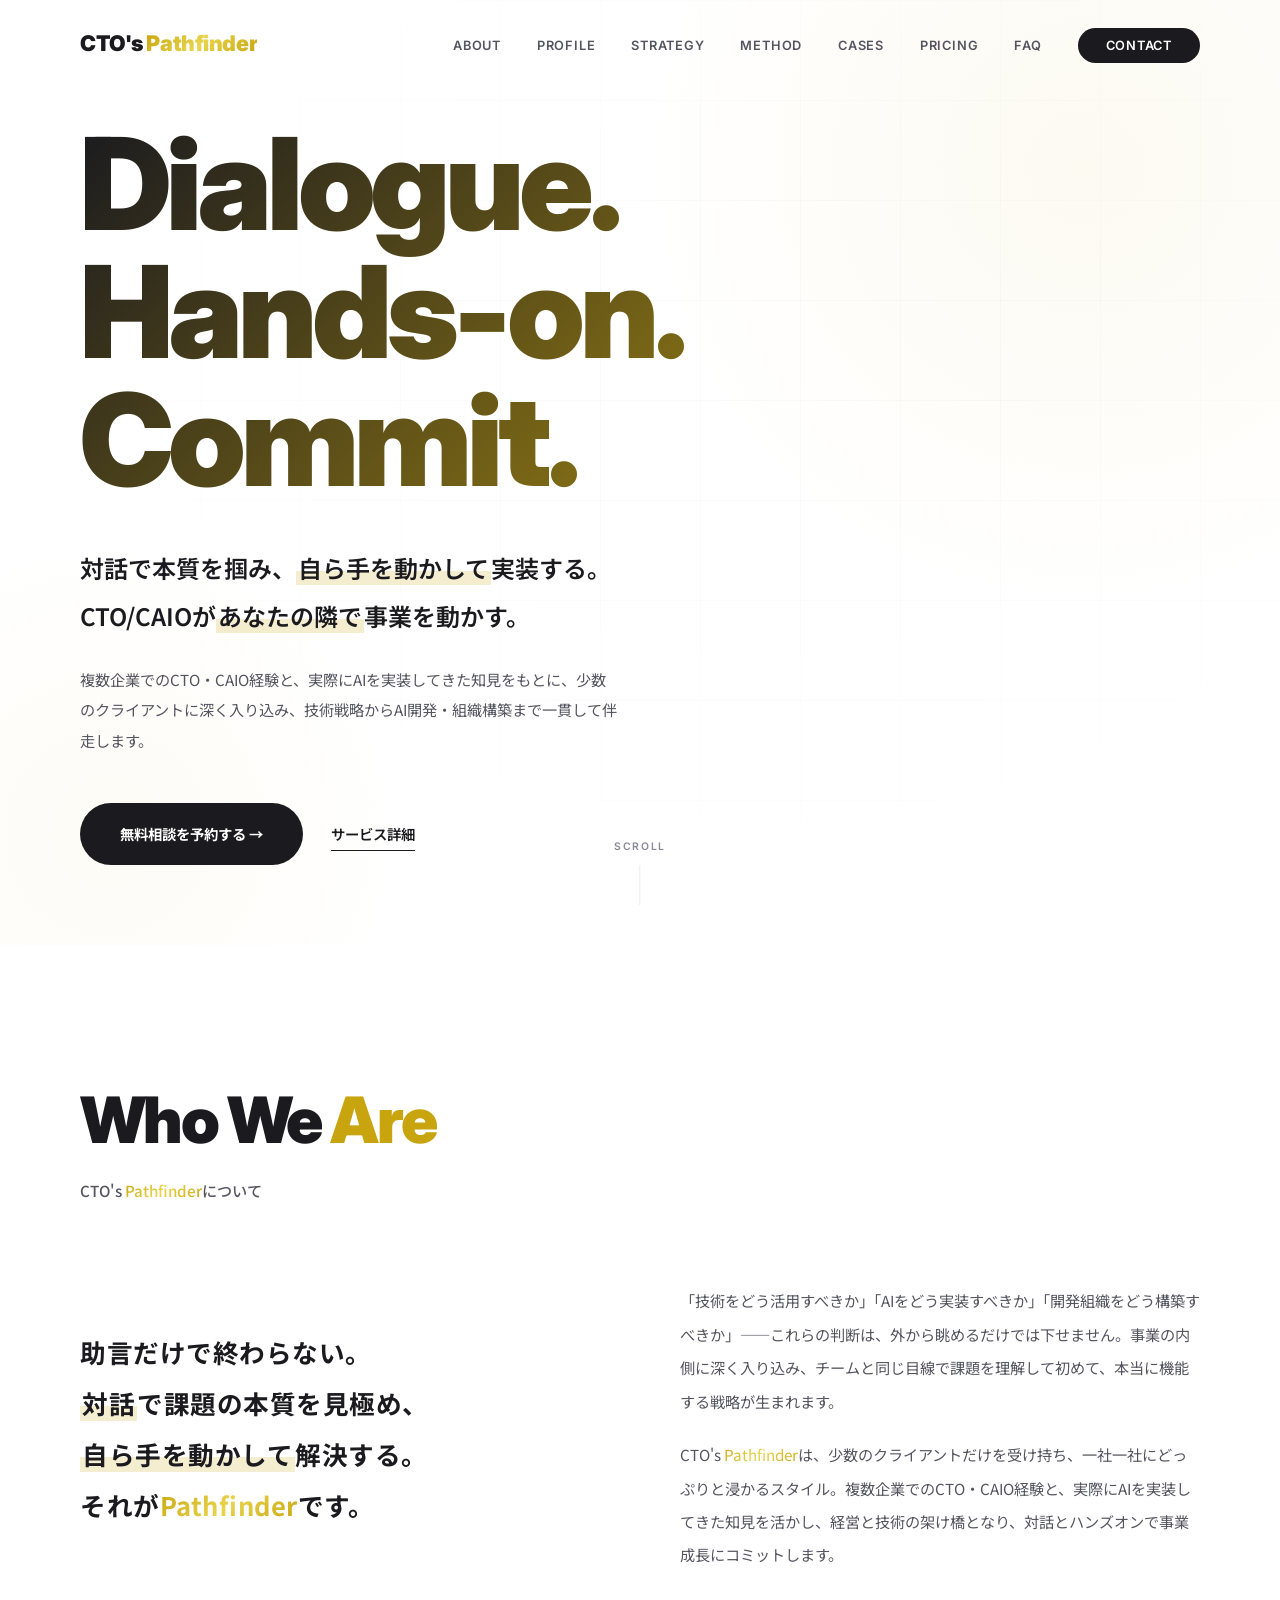
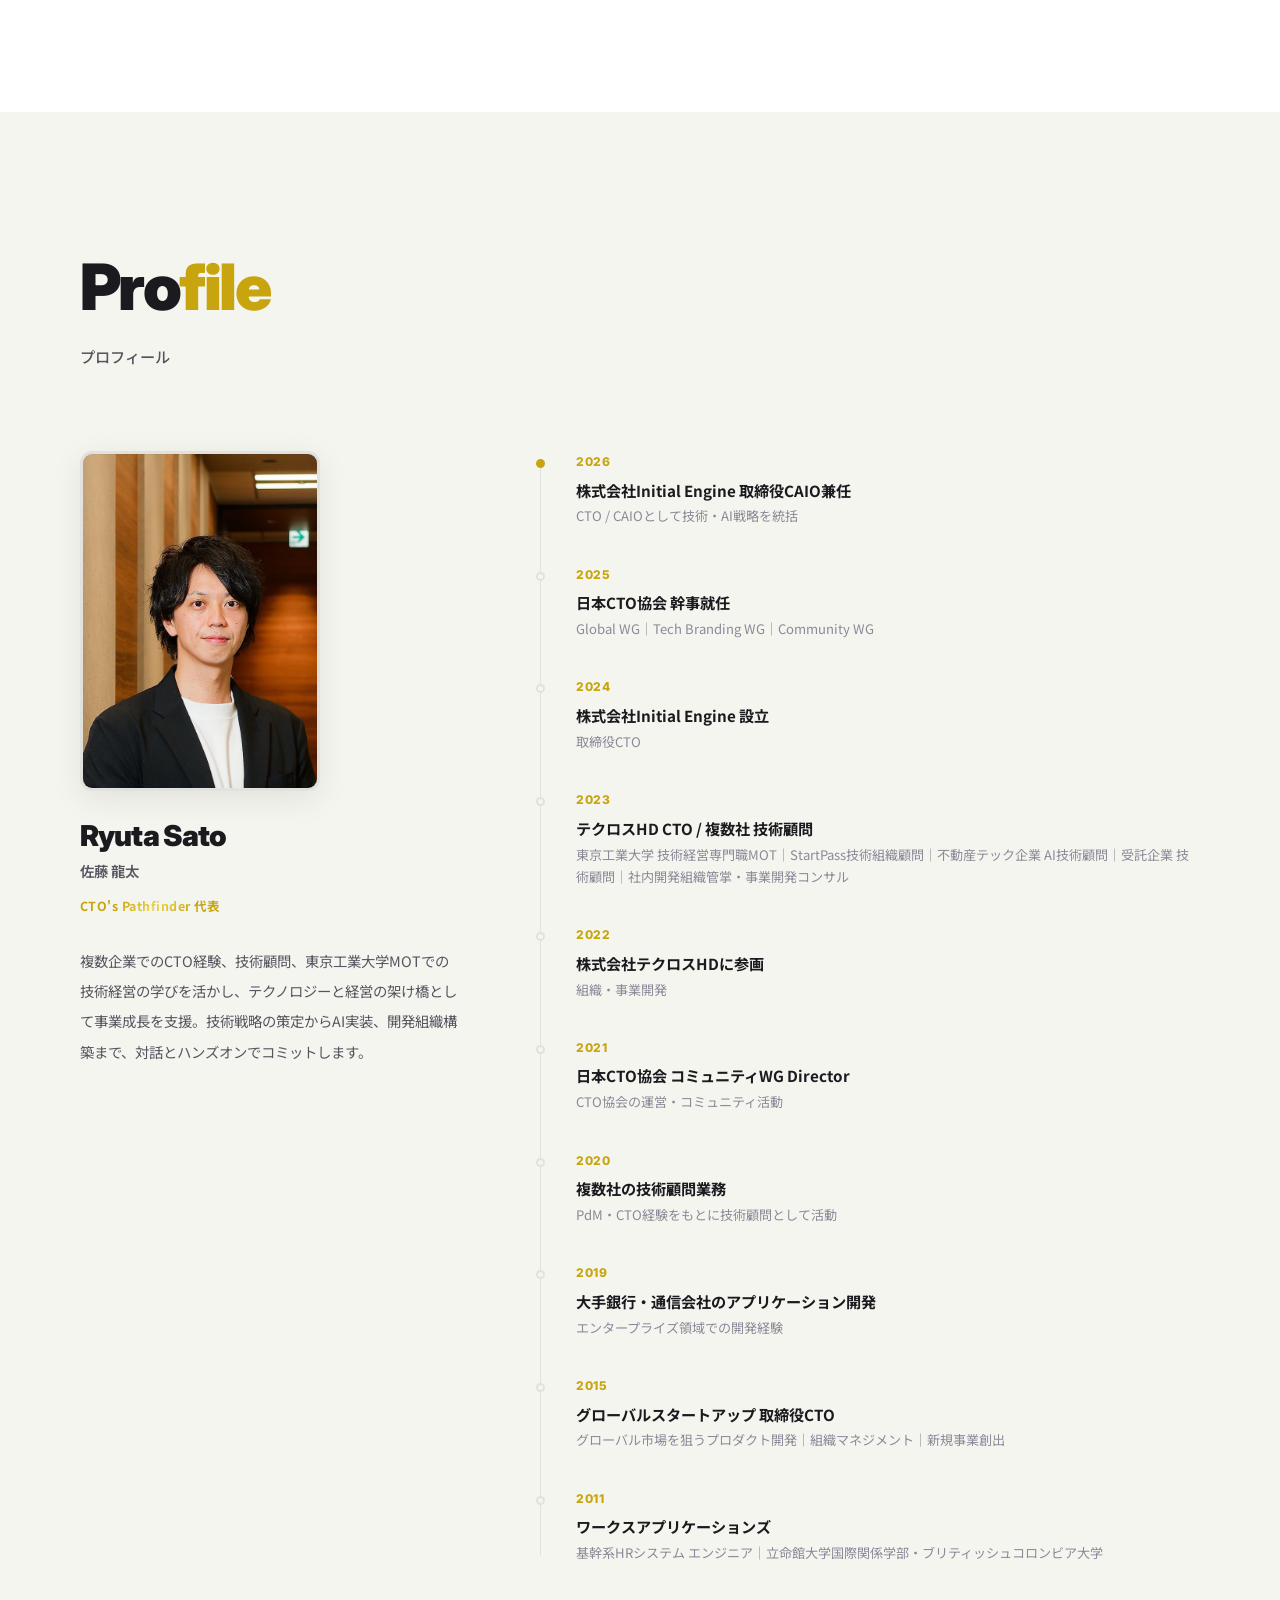
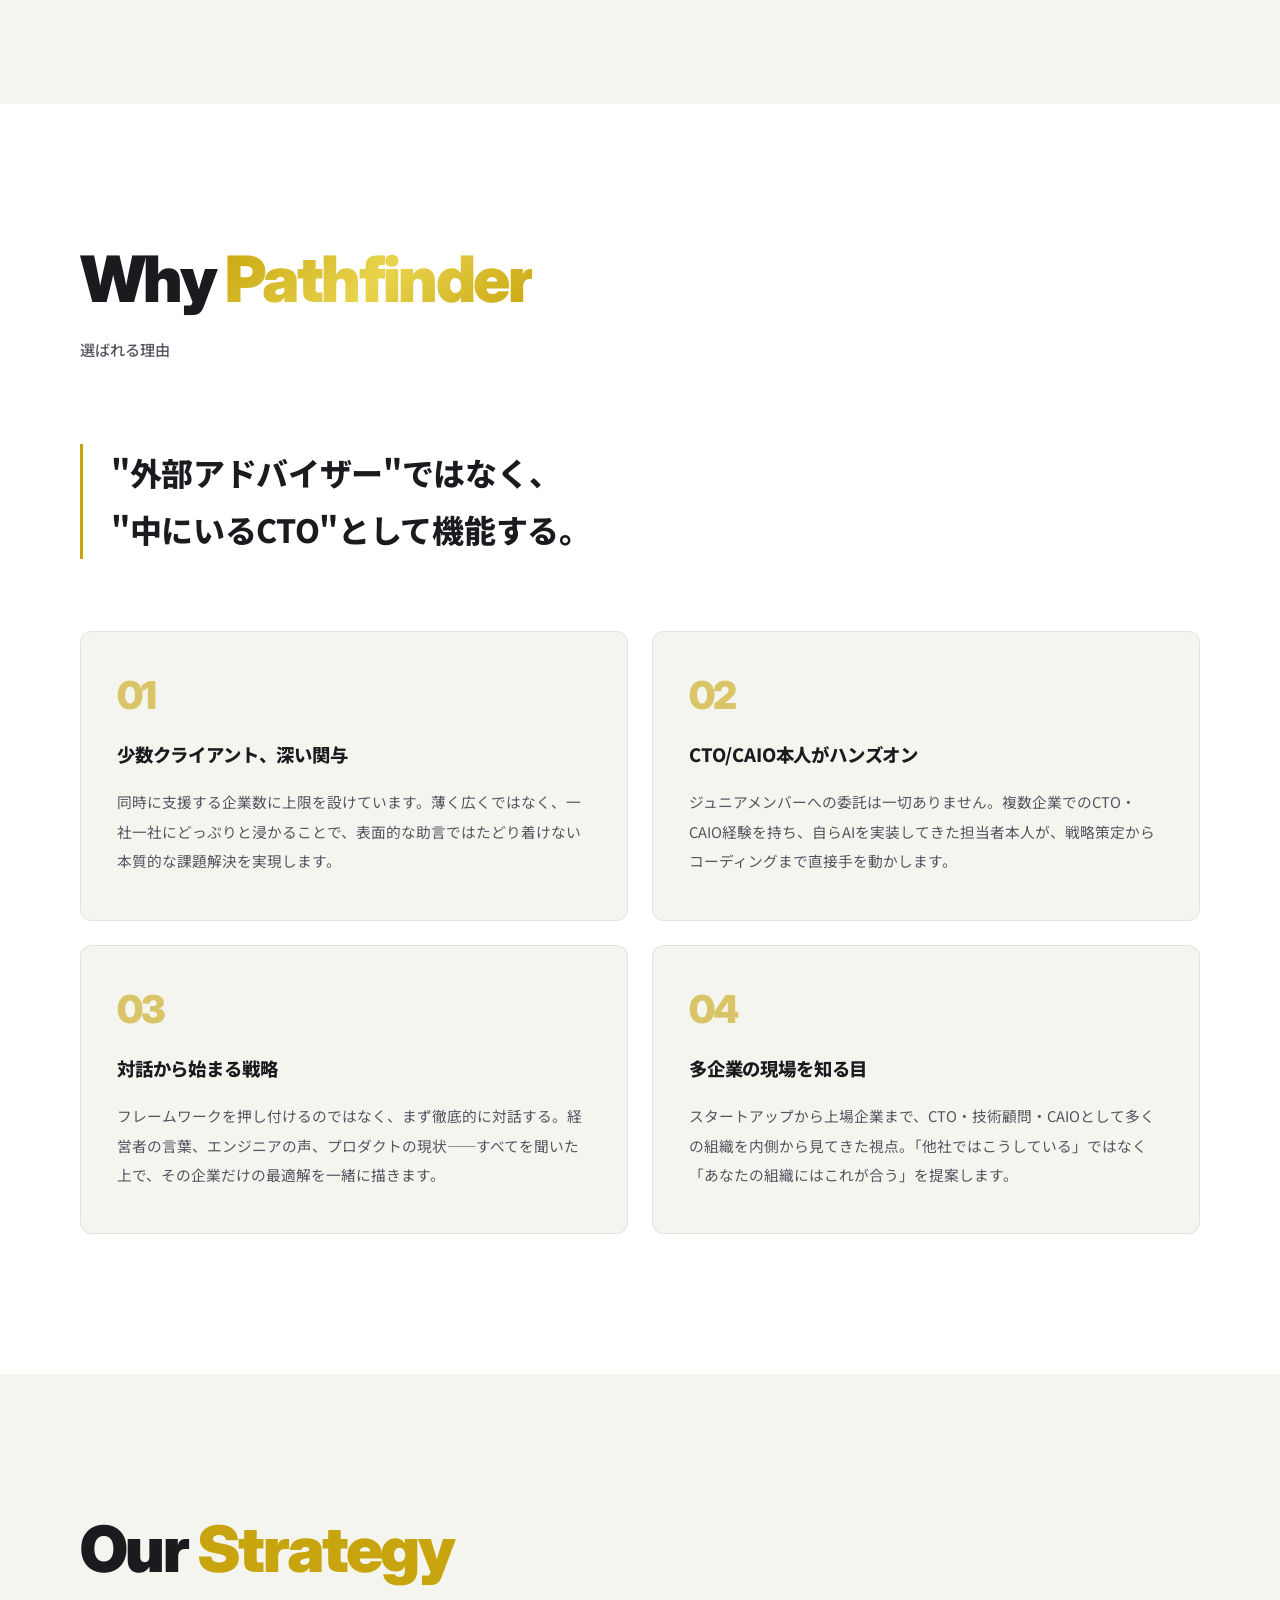
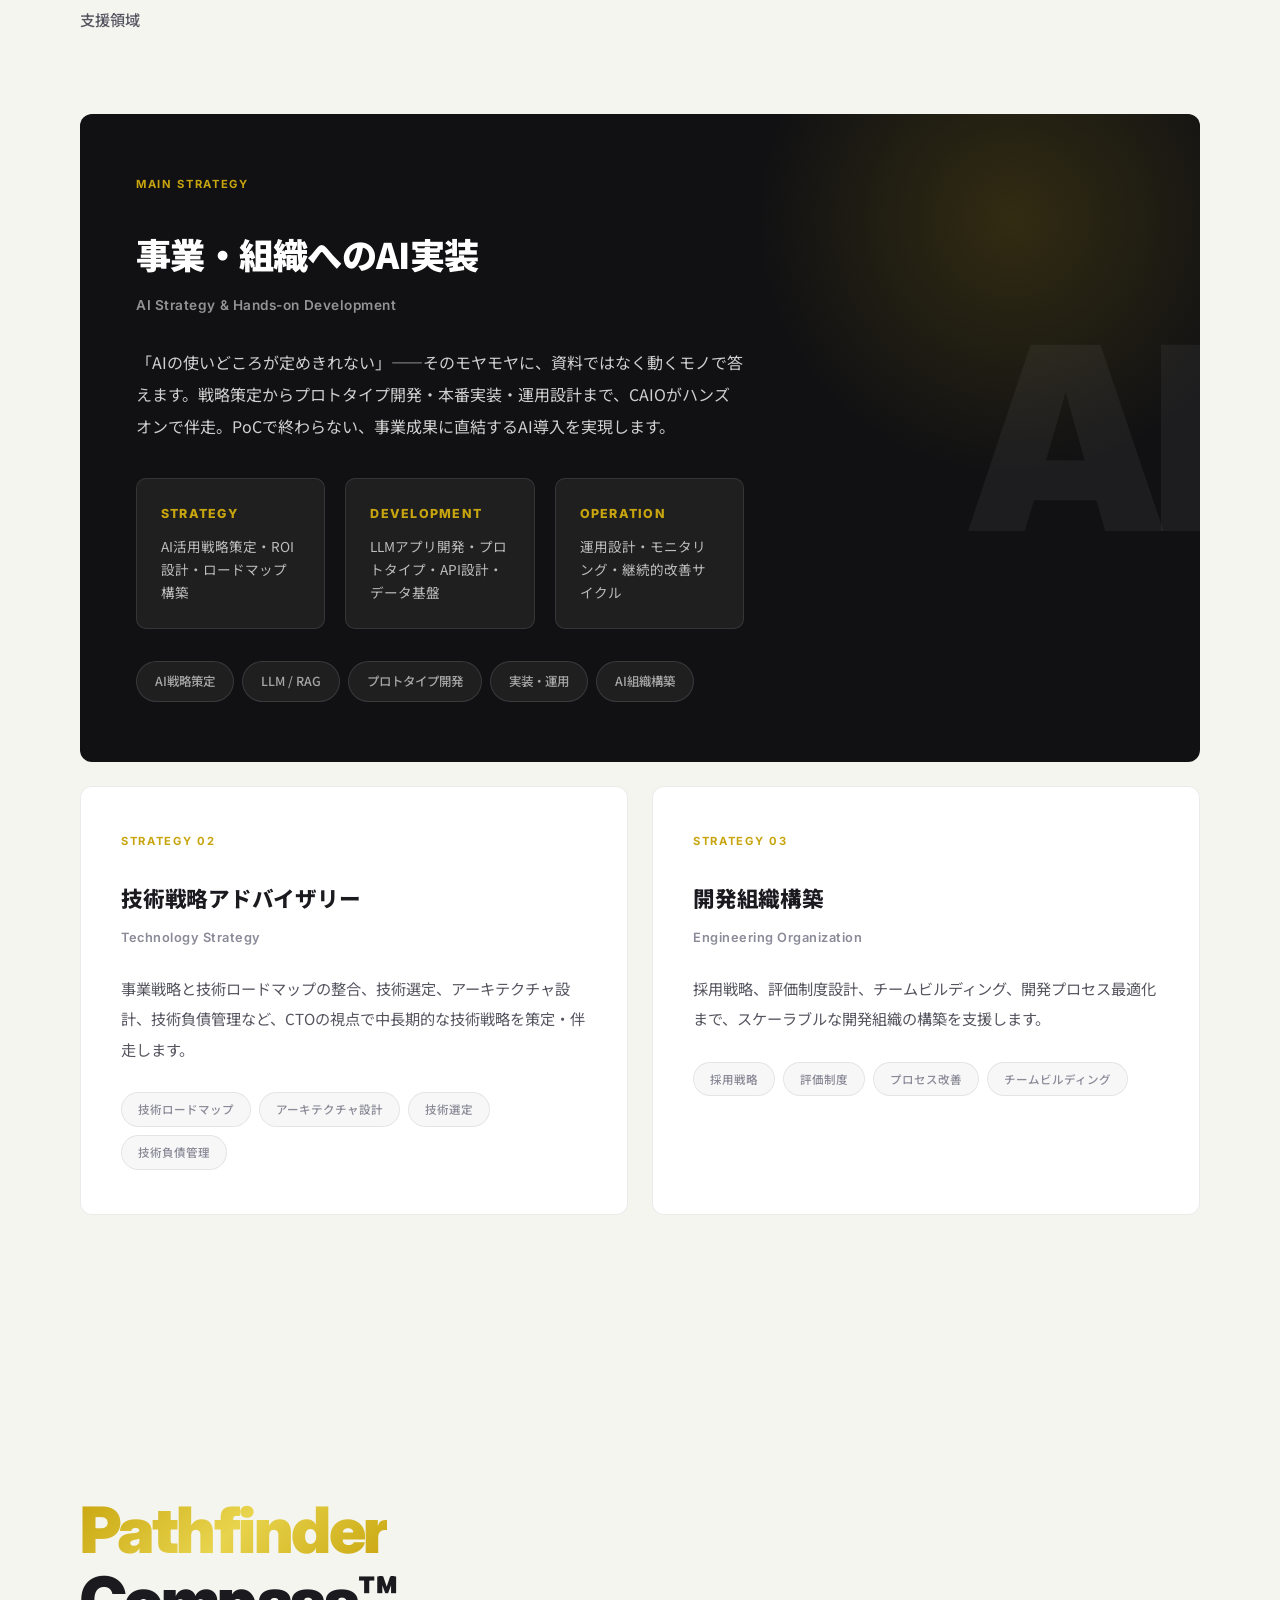
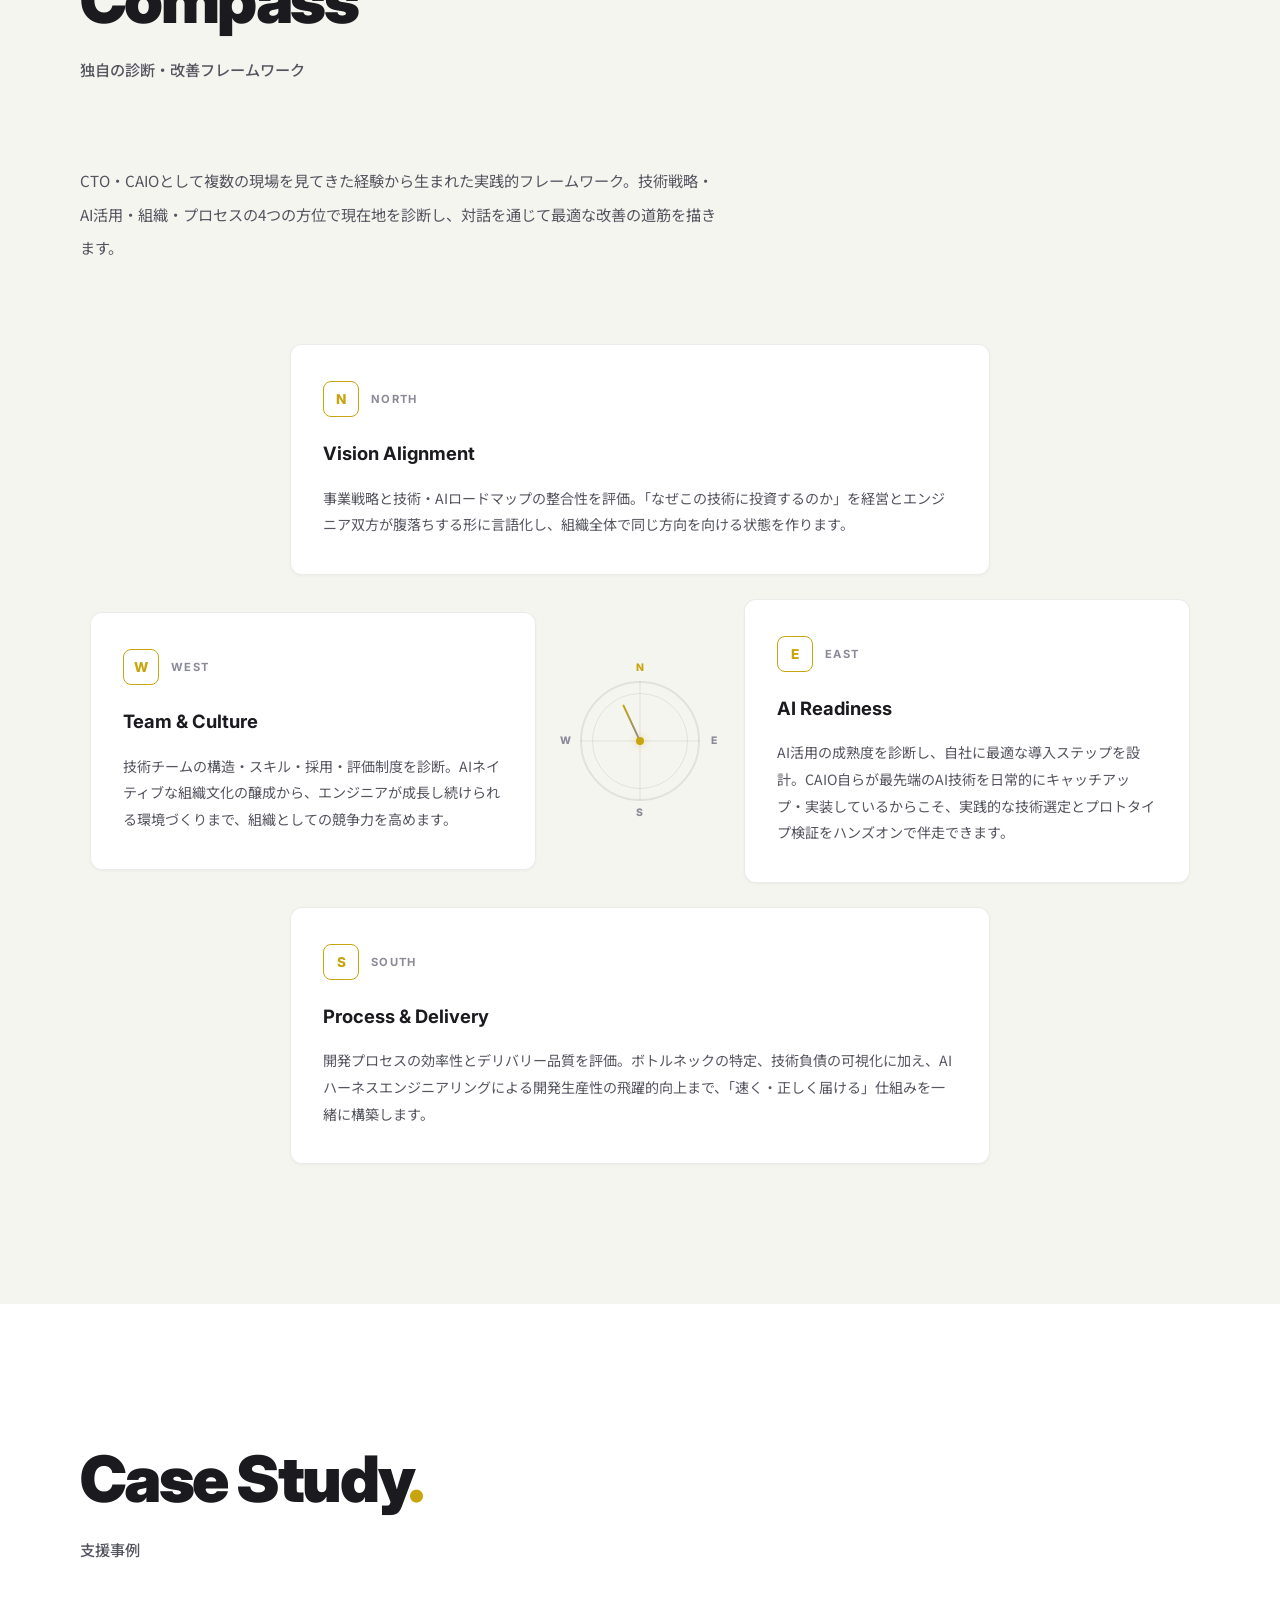
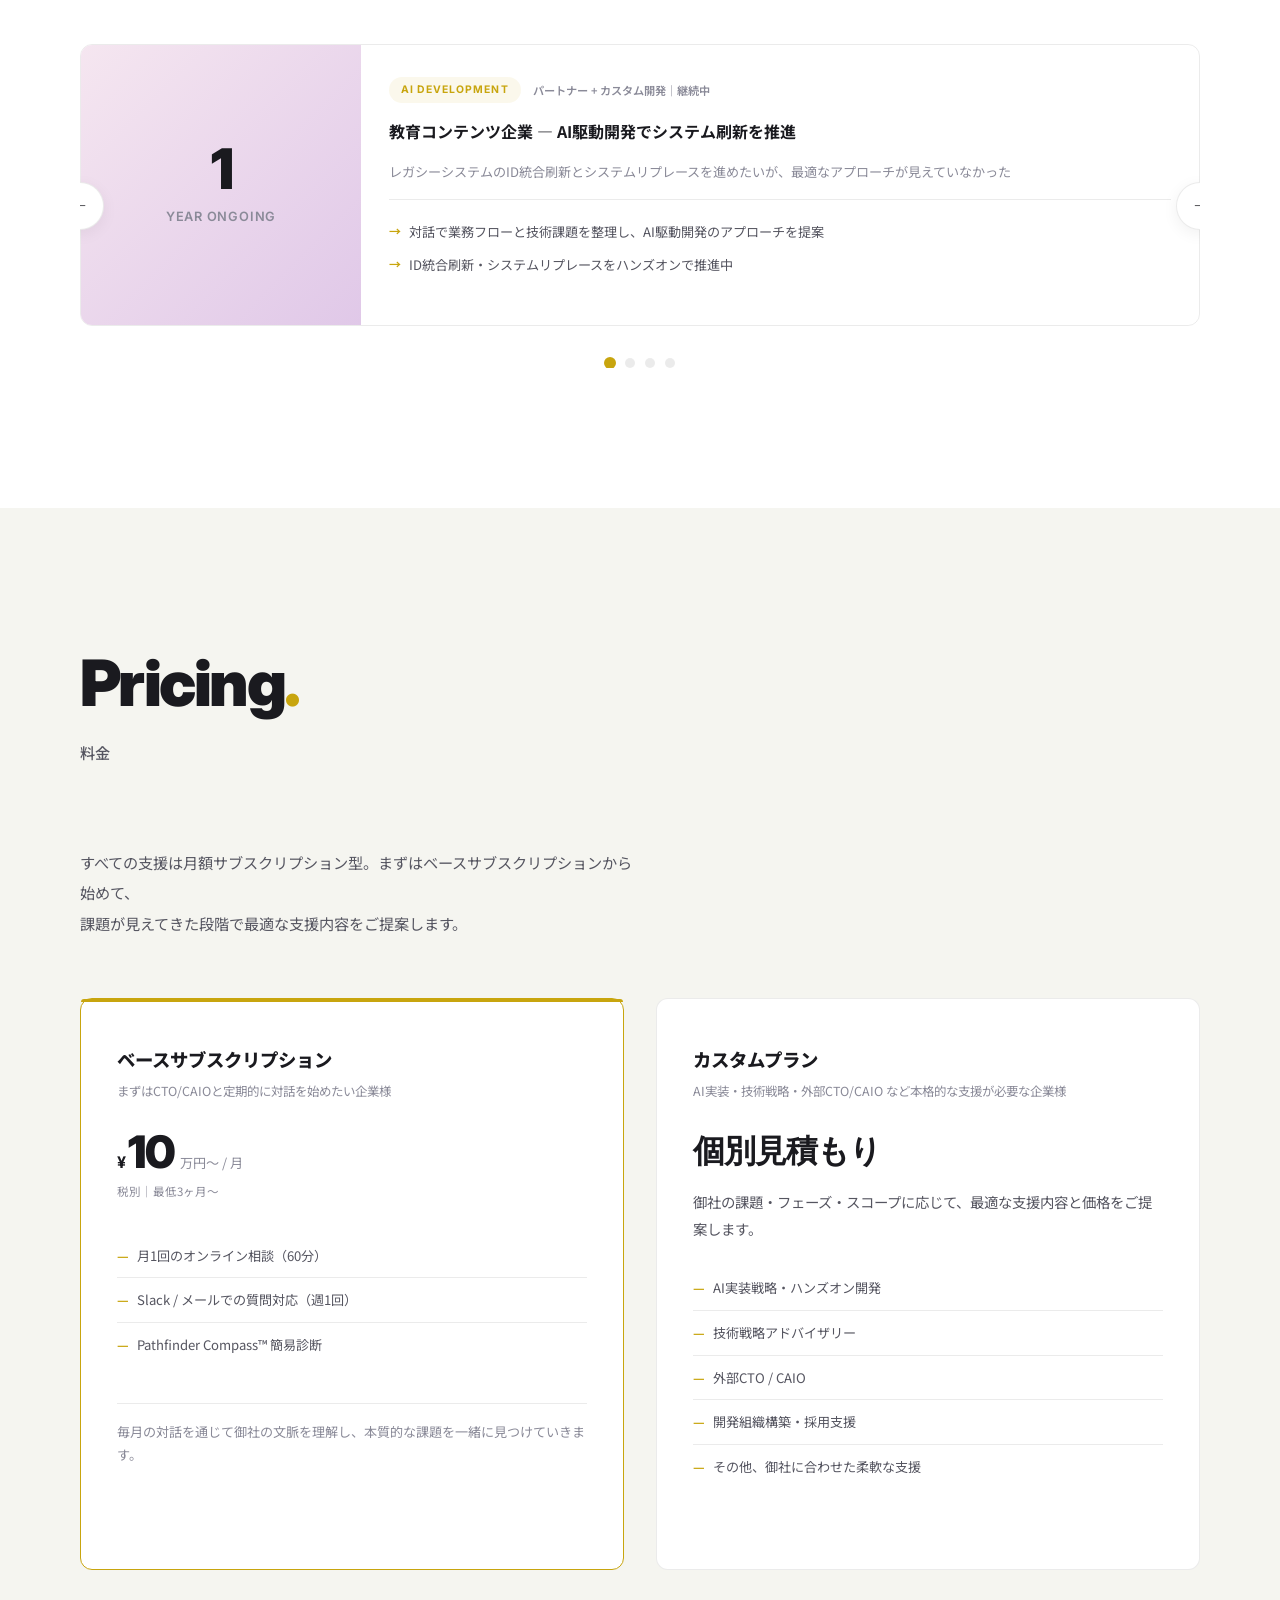
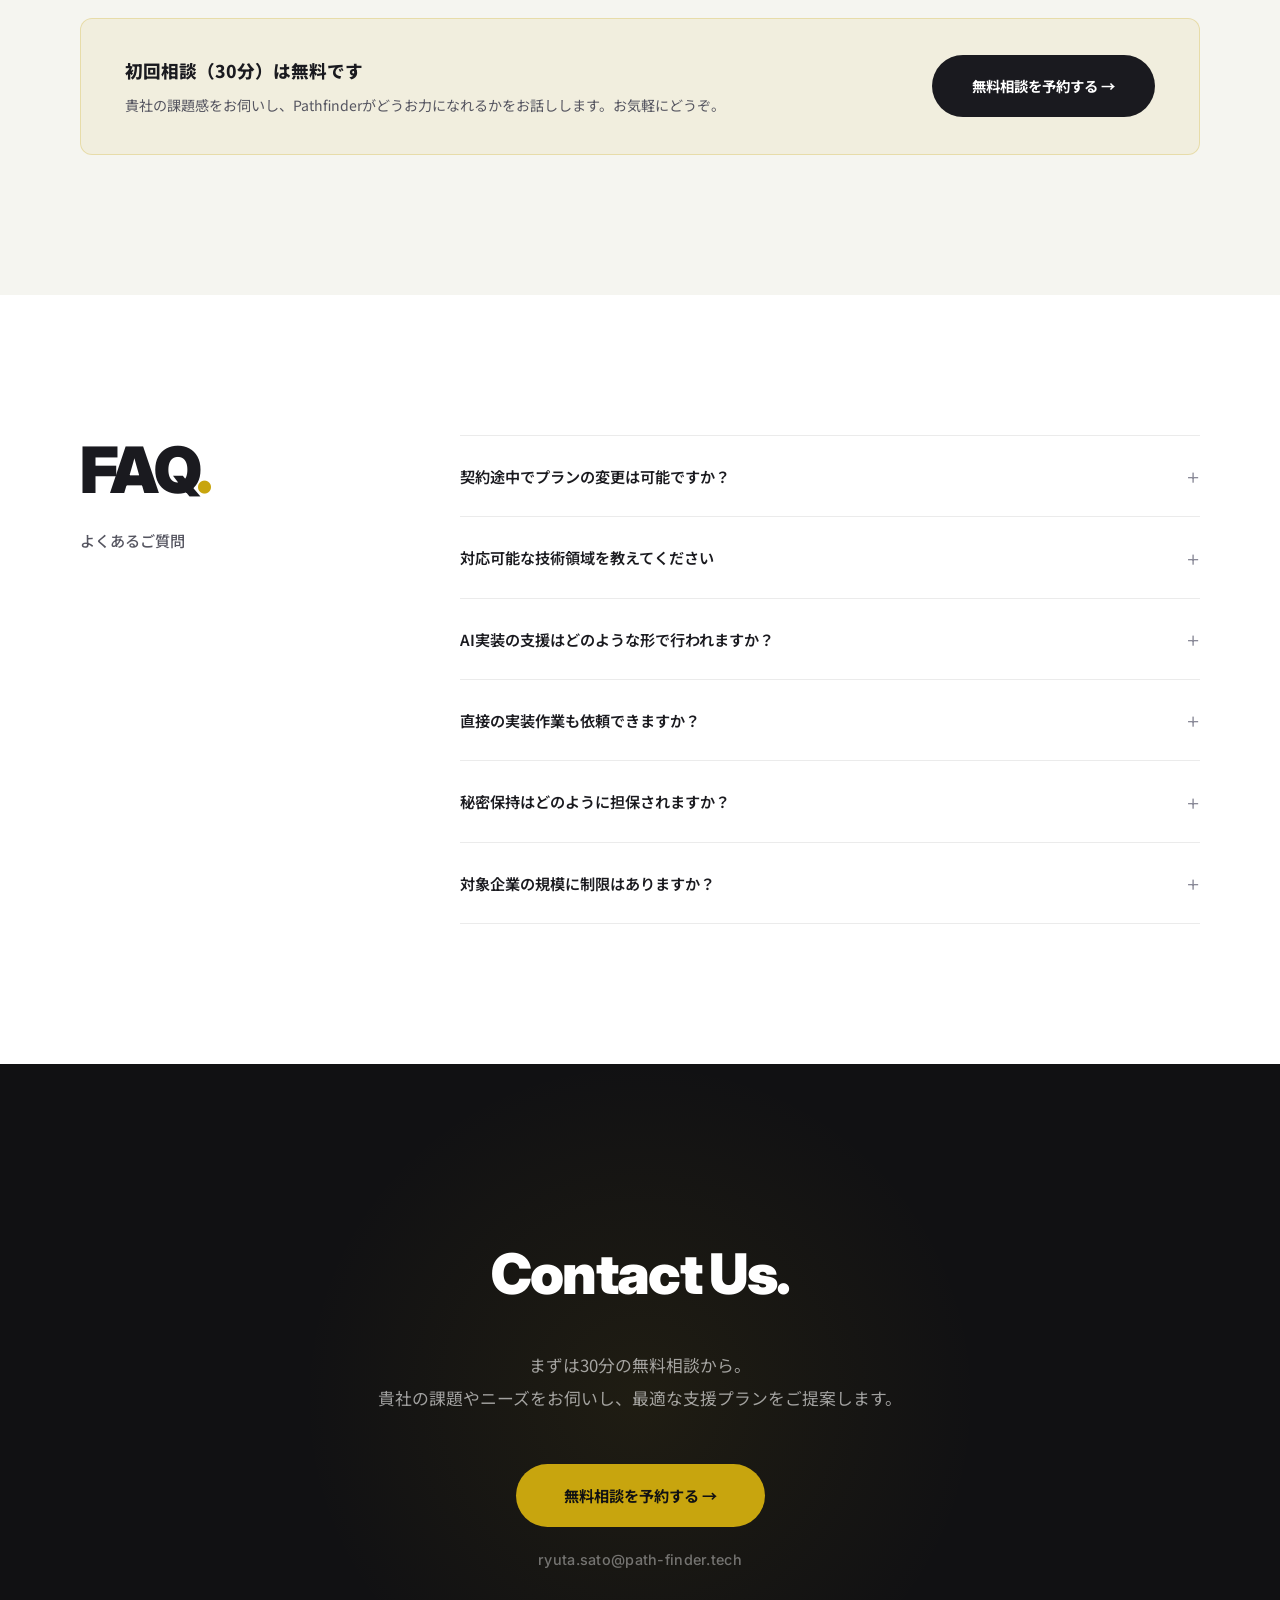
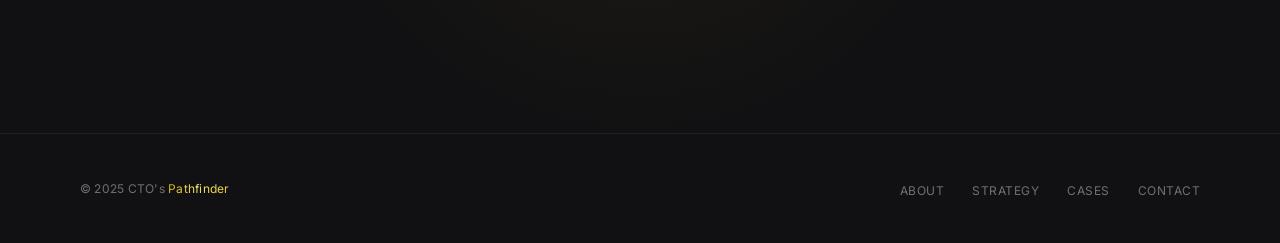
==== index.html @ ce5914b4 "Add OGP image and enable og:image / twitter:image meta tags Co-Authored-By: Claude Sonnet 4.6 <norep" ====
<!DOCTYPE html>
<html lang="ja">
<head>
  <meta charset="UTF-8" />
  <meta name="viewport" content="width=device-width, initial-scale=1.0" />
  <title>CTO's Pathfinder — 技術戦略とAI実装で事業成長を導く</title>
  <meta name="description" content="CTO経験者が技術戦略・AI実装・開発組織構築を対話とハンズオンで伴走支援。少数のクライアントに深く入り込み、事業成長にコミットします。" />
  <!-- OGP -->
  <meta property="og:title" content="CTO's Pathfinder — 技術戦略とAI実装で事業成長を導く" />
  <meta property="og:description" content="対話で本質を掴み、自ら手を動かして実装する。CTO/CAIOが技術戦略からAI開発・組織構築まで一貫して伴走します。" />
  <meta property="og:type" content="website" />
  <meta property="og:url" content="https://cto-pathfinder.com/" />
  <meta property="og:image" content="https://cto-pathfinder.com/images/ogp.png" />
  <meta property="og:site_name" content="CTO's Pathfinder" />
  <meta property="og:locale" content="ja_JP" />
  <!-- Twitter Card -->
  <meta name="twitter:card" content="summary_large_image" />
  <meta name="twitter:title" content="CTO's Pathfinder — 技術戦略とAI実装で事業成長を導く" />
  <meta name="twitter:description" content="対話で本質を掴み、自ら手を動かして実装する。CTO/CAIOが技術戦略からAI開発・組織構築まで一貫して伴走します。" />
  <meta name="twitter:image" content="https://cto-pathfinder.com/images/ogp.png" />
  <link rel="preconnect" href="https://fonts.googleapis.com" />
  <link rel="preconnect" href="https://fonts.gstatic.com" crossorigin />
  <link href="https://fonts.googleapis.com/css2?family=Inter:wght@400;500;600;700;800;900&family=Noto+Sans+JP:wght@400;500;600;700;800;900&display=swap" rel="stylesheet" />
  <link rel="stylesheet" href="css/style.css" />
  <!-- Cal.com embed -->
  <script type="text/javascript">
    (function (C, A, L) { let p = function (a, ar) { a.q.push(ar); }; let d = C.document; C.Cal = C.Cal || function () { let cal = C.Cal; let ar = arguments; if (!cal.loaded) { cal.ns = {}; cal.q = cal.q || []; d.head.appendChild(d.createElement("script")).src = A; cal.loaded = true; } if (ar[0] === L) { const api = function () { p(api, arguments); }; const namespace = ar[1]; api.q = api.q || []; if(typeof namespace === "string"){cal.ns[namespace] = cal.ns[namespace] || api;p(cal.ns[namespace], ar);p(cal, ["initNamespace", namespace]);} else p(cal, ar); return;} p(cal, ar); }; })(window, "https://app.cal.com/embed/embed.js", "init");
    Cal("init", {origin:"https://cal.com"});
    Cal("ui", {"theme":"light","styles":{"branding":{"brandColor":"#c8a50e"}}});
  </script>
</head>
<body>

  <!-- ===== Navigation ===== -->
  <nav class="nav">
    <div class="container nav-inner">
      <a href="#" class="nav-logo">CTO's <span>Pathfinder</span></a>
      <ul class="nav-links">
        <li><a href="#about">About</a></li>
        <li><a href="#profile">Profile</a></li>
        <li><a href="#strategy">Strategy</a></li>
        <li><a href="#method">Method</a></li>
        <li><a href="#cases">Cases</a></li>
        <li><a href="#pricing">Pricing</a></li>
        <li><a href="#faq">FAQ</a></li>
        <li><a data-cal-link="ryuucham/30min" data-cal-config='{"theme":"light"}' class="nav-cta" style="cursor:pointer;">Contact</a></li>
      </ul>
      <button class="nav-toggle" aria-label="メニュー">
        <span></span><span></span><span></span>
      </button>
    </div>
  </nav>

  <!-- ===== Hero ===== -->
  <section class="hero">
    <div class="hero-bg">
      <div class="hero-bg-gradient"></div>
      <div class="hero-bg-gradient-2"></div>
      <div class="hero-grid"></div>
    </div>
    <div class="container hero-content">
      <div class="hero-eyecatch fade-in">
        <span class="line">Dialogue.</span>
        <span class="line">Hands-on.</span>
        <span class="line">Commit.</span>
      </div>
      <p class="hero-tagline fade-in fade-in-delay-1">
        対話で本質を掴み、<span class="em">自ら手を動かして</span>実装する。<br />
        CTO/CAIOが<span class="em">あなたの隣で</span>事業を動かす。
      </p>
      <p class="hero-description fade-in fade-in-delay-2">
        複数企業でのCTO・CAIO経験と、実際にAIを実装してきた知見をもとに、少数のクライアントに深く入り込み、技術戦略からAI開発・組織構築まで一貫して伴走します。
      </p>
      <div class="hero-actions fade-in fade-in-delay-3">
        <a data-cal-link="ryuucham/30min" data-cal-config='{"theme":"light"}' class="btn-primary" style="cursor:pointer;">無料相談を予約する →</a>
        <a href="#strategy" class="btn-ghost">サービス詳細</a>
      </div>
    </div>
    <div class="hero-scroll">
      <span>Scroll</span>
      <div class="hero-scroll-line"></div>
    </div>
  </section>

  <!-- ===== Who We Are ===== -->
  <section class="section about-section" id="about">
    <div class="container">
      <div class="section-header fade-in">
        <span class="section-en">Who We <span class="accent">Are</span></span>
        <span class="section-jp">CTO's <span class="shimmer">Pathfinder</span>について</span>
      </div>
      <div class="about-layout">
        <div class="about-lead fade-in">
          助言だけで終わらない。<br />
          <span class="em">対話</span>で課題の本質を見極め、<br />
          <span class="em">自ら手を動かして</span>解決する。<br />
          それが<span class="shimmer">Pathfinder</span>です。
        </div>
        <div class="about-text fade-in fade-in-delay-1">
          <p>「技術をどう活用すべきか」「AIをどう実装すべきか」「開発組織をどう構築すべきか」——これらの判断は、外から眺めるだけでは下せません。事業の内側に深く入り込み、チームと同じ目線で課題を理解して初めて、本当に機能する戦略が生まれます。</p>
          <p>CTO's <span class="shimmer">Pathfinder</span>は、少数のクライアントだけを受け持ち、一社一社にどっぷりと浸かるスタイル。複数企業でのCTO・CAIO経験と、実際にAIを実装してきた知見を活かし、経営と技術の架け橋となり、対話とハンズオンで事業成長にコミットします。</p>
        </div>
      </div>
    </div>
  </section>

  <!-- ===== Profile ===== -->
  <section class="section profile-section" id="profile">
    <div class="container">
      <div class="section-header fade-in">
        <span class="section-en">Pro<span class="accent">file</span></span>
        <span class="section-jp">プロフィール</span>
      </div>
      <div class="profile-layout">
        <div class="profile-intro fade-in">
          <div class="profile-photo">
            <img src="images/profile.jpg" alt="佐藤 龍太" />
          </div>
          <div class="profile-name-en">Ryuta Sato</div>
          <div class="profile-name-jp">佐藤 龍太</div>
          <div class="profile-role">CTO's <span class="shimmer">Pathfinder</span> 代表</div>
          <p class="profile-bio">
            複数企業でのCTO経験、技術顧問、東京工業大学MOTでの技術経営の学びを活かし、テクノロジーと経営の架け橋として事業成長を支援。技術戦略の策定からAI実装、開発組織構築まで、対話とハンズオンでコミットします。
          </p>
        </div>
        <div class="profile-timeline fade-in fade-in-delay-1">
          <div class="timeline">
            <div class="timeline-item">
              <div class="timeline-year">2026</div>
              <div class="timeline-content">
                <div class="timeline-title">株式会社Initial Engine 取締役CAIO兼任</div>
                <div class="timeline-desc">CTO / CAIOとして技術・AI戦略を統括</div>
              </div>
            </div>
            <div class="timeline-item">
              <div class="timeline-year">2025</div>
              <div class="timeline-content">
                <div class="timeline-title">日本CTO協会 幹事就任</div>
                <div class="timeline-desc">Global WG｜Tech Branding WG｜Community WG</div>
              </div>
            </div>
            <div class="timeline-item">
              <div class="timeline-year">2024</div>
              <div class="timeline-content">
                <div class="timeline-title">株式会社Initial Engine 設立</div>
                <div class="timeline-desc">取締役CTO</div>
              </div>
            </div>
            <div class="timeline-item">
              <div class="timeline-year">2023</div>
              <div class="timeline-content">
                <div class="timeline-title">テクロスHD CTO / 複数社 技術顧問</div>
                <div class="timeline-desc">東京工業大学 技術経営専門職MOT｜StartPass技術組織顧問｜不動産テック企業 AI技術顧問｜受託企業 技術顧問｜社内開発組織管掌・事業開発コンサル</div>
              </div>
            </div>
            <div class="timeline-item">
              <div class="timeline-year">2022</div>
              <div class="timeline-content">
                <div class="timeline-title">株式会社テクロスHDに参画</div>
                <div class="timeline-desc">組織・事業開発</div>
              </div>
            </div>
            <div class="timeline-item">
              <div class="timeline-year">2021</div>
              <div class="timeline-content">
                <div class="timeline-title">日本CTO協会 コミュニティWG Director</div>
                <div class="timeline-desc">CTO協会の運営・コミュニティ活動</div>
              </div>
            </div>
            <div class="timeline-item">
              <div class="timeline-year">2020</div>
              <div class="timeline-content">
                <div class="timeline-title">複数社の技術顧問業務</div>
                <div class="timeline-desc">PdM・CTO経験をもとに技術顧問として活動</div>
              </div>
            </div>
            <div class="timeline-item">
              <div class="timeline-year">2019</div>
              <div class="timeline-content">
                <div class="timeline-title">大手銀行・通信会社のアプリケーション開発</div>
                <div class="timeline-desc">エンタープライズ領域での開発経験</div>
              </div>
            </div>
            <div class="timeline-item">
              <div class="timeline-year">2015</div>
              <div class="timeline-content">
                <div class="timeline-title">グローバルスタートアップ 取締役CTO</div>
                <div class="timeline-desc">グローバル市場を狙うプロダクト開発｜組織マネジメント｜新規事業創出</div>
              </div>
            </div>
            <div class="timeline-item">
              <div class="timeline-year">2011</div>
              <div class="timeline-content">
                <div class="timeline-title">ワークスアプリケーションズ</div>
                <div class="timeline-desc">基幹系HRシステム エンジニア｜立命館大学国際関係学部・ブリティッシュコロンビア大学</div>
              </div>
            </div>
          </div>
        </div>
      </div>
    </div>
  </section>

  <!-- ===== Value / Why Pathfinder ===== -->
  <section class="section value-section">
    <div class="container">
      <div class="section-header fade-in">
        <span class="section-en">Why <span class="accent shimmer">Pathfinder</span></span>
        <span class="section-jp">選ばれる理由</span>
      </div>

      <div class="value-statement fade-in">
        <p class="value-quote">"外部アドバイザー"ではなく、<br />"中にいるCTO"として機能する。</p>
      </div>

      <div class="value-grid">
        <div class="value-card fade-in fade-in-delay-1">
          <div class="value-icon">01</div>
          <h3>少数クライアント、深い関与</h3>
          <p>同時に支援する企業数に上限を設けています。薄く広くではなく、一社一社にどっぷりと浸かることで、表面的な助言ではたどり着けない本質的な課題解決を実現します。</p>
        </div>
        <div class="value-card fade-in fade-in-delay-2">
          <div class="value-icon">02</div>
          <h3>CTO/CAIO本人がハンズオン</h3>
          <p>ジュニアメンバーへの委託は一切ありません。複数企業でのCTO・CAIO経験を持ち、自らAIを実装してきた担当者本人が、戦略策定からコーディングまで直接手を動かします。</p>
        </div>
        <div class="value-card fade-in fade-in-delay-3">
          <div class="value-icon">03</div>
          <h3>対話から始まる戦略</h3>
          <p>フレームワークを押し付けるのではなく、まず徹底的に対話する。経営者の言葉、エンジニアの声、プロダクトの現状——すべてを聞いた上で、その企業だけの最適解を一緒に描きます。</p>
        </div>
        <div class="value-card fade-in fade-in-delay-4">
          <div class="value-icon">04</div>
          <h3>多企業の現場を知る目</h3>
          <p>スタートアップから上場企業まで、CTO・技術顧問・CAIOとして多くの組織を内側から見てきた視点。「他社ではこうしている」ではなく「あなたの組織にはこれが合う」を提案します。</p>
        </div>
      </div>
    </div>
  </section>

  <!-- ===== Strategy / Services ===== -->
  <section class="section strategy-section" id="strategy">
    <div class="container">
      <div class="section-header fade-in">
        <span class="section-en">Our <span class="accent">Strategy</span></span>
        <span class="section-jp">支援領域</span>
      </div>

      <!-- AI Hero Card -->
      <div class="strategy-hero fade-in">
        <div class="strategy-hero-bg">
          <div class="strategy-hero-gradient"></div>
          <div class="strategy-hero-label">AI</div>
        </div>
        <div class="strategy-hero-content">
          <div class="strategy-number">Main Strategy</div>
          <h3>事業・組織へのAI実装</h3>
          <span class="en">AI Strategy & Hands-on Development</span>
          <p>「AIの使いどころが定めきれない」——そのモヤモヤに、資料ではなく動くモノで答えます。戦略策定からプロトタイプ開発・本番実装・運用設計まで、CAIOがハンズオンで伴走。PoCで終わらない、事業成果に直結するAI導入を実現します。</p>
          <div class="strategy-hero-items">
            <div class="strategy-hero-item">
              <div class="strategy-hero-item-title">Strategy</div>
              <div class="strategy-hero-item-desc">AI活用戦略策定・ROI設計・ロードマップ構築</div>
            </div>
            <div class="strategy-hero-item">
              <div class="strategy-hero-item-title">Development</div>
              <div class="strategy-hero-item-desc">LLMアプリ開発・プロトタイプ・API設計・データ基盤</div>
            </div>
            <div class="strategy-hero-item">
              <div class="strategy-hero-item-title">Operation</div>
              <div class="strategy-hero-item-desc">運用設計・モニタリング・継続的改善サイクル</div>
            </div>
          </div>
          <div class="strategy-tags">
            <span class="strategy-tag">AI戦略策定</span>
            <span class="strategy-tag">LLM / RAG</span>
            <span class="strategy-tag">プロトタイプ開発</span>
            <span class="strategy-tag">実装・運用</span>
            <span class="strategy-tag">AI組織構築</span>
          </div>
        </div>
      </div>

      <!-- Sub Cards -->
      <div class="strategy-sub-grid">
        <div class="strategy-sub-card fade-in fade-in-delay-1">
          <div class="strategy-number">Strategy 02</div>
          <h3>技術戦略アドバイザリー</h3>
          <span class="en">Technology Strategy</span>
          <p>事業戦略と技術ロードマップの整合、技術選定、アーキテクチャ設計、技術負債管理など、CTOの視点で中長期的な技術戦略を策定・伴走します。</p>
          <div class="strategy-tags">
            <span class="strategy-tag">技術ロードマップ</span>
            <span class="strategy-tag">アーキテクチャ設計</span>
            <span class="strategy-tag">技術選定</span>
            <span class="strategy-tag">技術負債管理</span>
          </div>
        </div>
        <div class="strategy-sub-card fade-in fade-in-delay-2">
          <div class="strategy-number">Strategy 03</div>
          <h3>開発組織構築</h3>
          <span class="en">Engineering Organization</span>
          <p>採用戦略、評価制度設計、チームビルディング、開発プロセス最適化まで、スケーラブルな開発組織の構築を支援します。</p>
          <div class="strategy-tags">
            <span class="strategy-tag">採用戦略</span>
            <span class="strategy-tag">評価制度</span>
            <span class="strategy-tag">プロセス改善</span>
            <span class="strategy-tag">チームビルディング</span>
          </div>
        </div>
      </div>

    </div>
  </section>

  <!-- ===== Compass / Method ===== -->
  <section class="section compass-section" id="method">
    <div class="container">
      <div class="section-header fade-in">
        <span class="section-en"><span class="shimmer">Pathfinder</span><br />Compass&trade;</span>
        <span class="section-jp">独自の診断・改善フレームワーク</span>
      </div>
      <div class="compass-intro fade-in">
        <p>CTO・CAIOとして複数の現場を見てきた経験から生まれた実践的フレームワーク。技術戦略・AI活用・組織・プロセスの4つの方位で現在地を診断し、対話を通じて最適な改善の道筋を描きます。</p>
      </div>
      <div class="compass-layout">
        <!-- North -->
        <div class="compass-card compass-n fade-in fade-in-delay-1">
          <div class="compass-direction">
            <div class="arrow">N</div>
            <span class="dir-label">North</span>
          </div>
          <h3>Vision Alignment</h3>
          <p>事業戦略と技術・AIロードマップの整合性を評価。「なぜこの技術に投資するのか」を経営とエンジニア双方が腹落ちする形に言語化し、組織全体で同じ方向を向ける状態を作ります。</p>
        </div>
        <!-- West -->
        <div class="compass-card compass-w fade-in fade-in-delay-2">
          <div class="compass-direction">
            <div class="arrow">W</div>
            <span class="dir-label">West</span>
          </div>
          <h3>Team & Culture</h3>
          <p>技術チームの構造・スキル・採用・評価制度を診断。AIネイティブな組織文化の醸成から、エンジニアが成長し続けられる環境づくりまで、組織としての競争力を高めます。</p>
        </div>
        <!-- Center compass rose -->
        <div class="compass-center fade-in">
          <div class="compass-rose">
            <div class="compass-rose-ring"></div>
            <div class="compass-rose-crosshair"></div>
            <div class="compass-rose-crosshair compass-rose-crosshair-h"></div>
            <div class="compass-rose-needle"></div>
            <span class="compass-rose-label compass-rose-n">N</span>
            <span class="compass-rose-label compass-rose-e">E</span>
            <span class="compass-rose-label compass-rose-s">S</span>
            <span class="compass-rose-label compass-rose-w">W</span>
            <div class="compass-rose-center-dot"></div>
          </div>
        </div>
        <!-- East -->
        <div class="compass-card compass-e fade-in fade-in-delay-3">
          <div class="compass-direction">
            <div class="arrow">E</div>
            <span class="dir-label">East</span>
          </div>
          <h3>AI Readiness</h3>
          <p>AI活用の成熟度を診断し、自社に最適な導入ステップを設計。CAIO自らが最先端のAI技術を日常的にキャッチアップ・実装しているからこそ、実践的な技術選定とプロトタイプ検証をハンズオンで伴走できます。</p>
        </div>
        <!-- South -->
        <div class="compass-card compass-s fade-in fade-in-delay-4">
          <div class="compass-direction">
            <div class="arrow">S</div>
            <span class="dir-label">South</span>
          </div>
          <h3>Process & Delivery</h3>
          <p>開発プロセスの効率性とデリバリー品質を評価。ボトルネックの特定、技術負債の可視化に加え、AIハーネスエンジニアリングによる開発生産性の飛躍的向上まで、「速く・正しく届ける」仕組みを一緒に構築します。</p>
        </div>
      </div>
    </div>
  </section>

  <!-- ===== Cases ===== -->
  <section class="section cases-section" id="cases">
    <div class="container">
      <div class="section-header fade-in">
        <span class="section-en">Case Study<span class="accent">.</span></span>
        <span class="section-jp">支援事例</span>
      </div>
      <div class="carousel">
        <button class="carousel-btn carousel-prev" aria-label="前へ">&larr;</button>
        <div class="carousel-track">

        <div class="case-card">
          <div class="case-visual-wrap">
            <div class="case-visual case-visual-4">
              <div class="case-visual-inner">
                <div class="case-kpi">
                  <span class="case-kpi-number">1</span>
                  <span class="case-kpi-unit">year ongoing</span>
                </div>
              </div>
            </div>
          </div>
          <div class="case-body">
            <div class="case-meta">
              <span class="case-category">AI Development</span>
              <span class="case-plan">パートナー + カスタム開発｜継続中</span>
            </div>
            <h3>教育コンテンツ企業 — AI駆動開発でシステム刷新を推進</h3>
            <div class="case-challenge">レガシーシステムのID統合刷新とシステムリプレースを進めたいが、最適なアプローチが見えていなかった</div>
            <ul class="case-results">
              <li>対話で業務フローと技術課題を整理し、AI駆動開発のアプローチを提案</li>
              <li>ID統合刷新・システムリプレースをハンズオンで推進中</li>
            </ul>
          </div>
        </div>

        <div class="case-card">
          <div class="case-visual-wrap">
            <div class="case-visual case-visual-3">
              <div class="case-visual-inner">
                <div class="case-kpi">
                  <span class="case-kpi-number">20+</span>
                  <span class="case-kpi-unit">months ongoing</span>
                </div>
              </div>
            </div>
          </div>
          <div class="case-body">
            <div class="case-meta">
              <span class="case-category">AI / CTO</span>
              <span class="case-plan">外部CTO｜20ヶ月〜継続中</span>
            </div>
            <h3>不動産テック企業 — AI導入とエンジニア組織をゼロから構築</h3>
            <div class="case-challenge">AI技術の知見がなく、技術組織全体の方向性も定まっていなかった</div>
            <ul class="case-results">
              <li>外部CTOとして経営会議に参加し、技術戦略を共同策定</li>
              <li>隔週でAI・システムの知見を共有し、チーム全体のスキルを底上げ</li>
            </ul>
          </div>
        </div>

        <div class="case-card">
          <div class="case-visual-wrap">
            <div class="case-visual case-visual-2">
              <div class="case-visual-inner">
                <div class="case-kpi">
                  <span class="case-kpi-number">-70</span>
                  <span class="case-kpi-unit">% incidents</span>
                </div>
              </div>
            </div>
          </div>
          <div class="case-body">
            <div class="case-meta">
              <span class="case-category">Organization</span>
              <span class="case-plan">18ヶ月</span>
            </div>
            <h3>シリーズAスタートアップ — 障害70%減と離職率半減</h3>
            <div class="case-challenge">急成長で技術負債が蓄積し、障害が頻発。エンジニアの離職も相次いでいた</div>
            <ul class="case-results">
              <li>チームに入り込み、技術負債を可視化。計画的な解消で障害発生率70%減</li>
              <li>エンジニアとの対話からボトルネックを特定し、評価制度を設計・導入</li>
            </ul>
          </div>
        </div>

        <div class="case-card">
          <div class="case-visual-wrap">
            <div class="case-visual case-visual-1">
              <div class="case-visual-inner">
                <div class="case-kpi">
                  <span class="case-kpi-number">-2</span>
                  <span class="case-kpi-unit">months</span>
                </div>
              </div>
            </div>
          </div>
          <div class="case-body">
            <div class="case-meta">
              <span class="case-category">Strategy</span>
              <span class="case-plan">3ヶ月</span>
            </div>
            <h3>受託系企業 — MVP開発を2ヶ月短縮</h3>
            <div class="case-challenge">新規事業のMVP開発にあたり、技術選定と初期メンバーの採用で判断が止まっていた</div>
            <ul class="case-results">
              <li>対話を通じて事業要件を整理し、最適な技術スタックを選定</li>
              <li>採用基準・面接プロセスを一緒に設計し、初期エンジニアの獲得に成功</li>
            </ul>
          </div>
        </div>

        </div>
        <button class="carousel-btn carousel-next" aria-label="次へ">&rarr;</button>
        <div class="carousel-dots"></div>
      </div>
    </div>
  </section>

  <!-- ===== Pricing ===== -->
  <section class="section pricing-section" id="pricing">
    <div class="container">
      <div class="section-header fade-in">
        <span class="section-en">Pricing<span class="accent">.</span></span>
        <span class="section-jp">料金</span>
      </div>
      <p class="pricing-note fade-in">すべての支援は月額サブスクリプション型。まずはベースサブスクリプションから始めて、<br />課題が見えてきた段階で最適な支援内容をご提案します。</p>

      <div class="pricing-two-col">

        <div class="pricing-card featured fade-in fade-in-delay-1">
          <div class="pricing-plan-name">ベースサブスクリプション</div>
          <div class="pricing-target">まずはCTO/CAIOと定期的に対話を始めたい企業様</div>
          <div class="pricing-amount">
            <span class="yen">¥</span>
            <span class="number">10</span>
            <span class="unit">万円〜 / 月</span>
          </div>
          <div class="pricing-tax">税別｜最低3ヶ月〜</div>
          <ul class="pricing-features">
            <li>月1回のオンライン相談（60分）</li>
            <li>Slack / メールでの質問対応（週1回）</li>
            <li>Pathfinder Compass™ 簡易診断</li>
          </ul>
          <p class="pricing-card-note">毎月の対話を通じて御社の文脈を理解し、本質的な課題を一緒に見つけていきます。</p>
        </div>

        <div class="pricing-card pricing-custom fade-in fade-in-delay-2">
          <div class="pricing-plan-name">カスタムプラン</div>
          <div class="pricing-target">AI実装・技術戦略・外部CTO/CAIO など本格的な支援が必要な企業様</div>
          <div class="pricing-custom-label">個別見積もり</div>
          <p class="pricing-custom-desc">御社の課題・フェーズ・スコープに応じて、最適な支援内容と価格をご提案します。</p>
          <ul class="pricing-features">
            <li>AI実装戦略・ハンズオン開発</li>
            <li>技術戦略アドバイザリー</li>
            <li>外部CTO / CAIO</li>
            <li>開発組織構築・採用支援</li>
            <li>その他、御社に合わせた柔軟な支援</li>
          </ul>
        </div>

      </div>

      <div class="pricing-free fade-in">
        <div class="pricing-free-inner">
          <div class="pricing-free-text">
            <div class="pricing-free-title">初回相談（30分）は無料です</div>
            <p>貴社の課題感をお伺いし、Pathfinderがどうお力になれるかをお話しします。お気軽にどうぞ。</p>
          </div>
          <a data-cal-link="ryuucham/30min" data-cal-config='{"theme":"light"}' class="btn-primary" style="cursor:pointer;">無料相談を予約する →</a>
        </div>
      </div>
    </div>
  </section>

  <!-- ===== FAQ ===== -->
  <section class="section faq-section" id="faq">
    <div class="container">
      <div class="faq-layout">
        <div class="section-header fade-in">
          <span class="section-en">FAQ<span class="accent">.</span></span>
          <span class="section-jp">よくあるご質問</span>
        </div>
        <div class="faq-list fade-in fade-in-delay-1">

          <div class="faq-item">
            <button class="faq-question">契約途中でプランの変更は可能ですか？</button>
            <div class="faq-answer">
              <div class="faq-answer-inner">はい、月単位でのプラン変更が可能です。上位プランへの変更は随時可能ですが、下位プランへの変更は契約期間満了時となります。</div>
            </div>
          </div>

          <div class="faq-item">
            <button class="faq-question">対応可能な技術領域を教えてください</button>
            <div class="faq-answer">
              <div class="faq-answer-inner">Web/モバイルアプリケーション開発、クラウドインフラ設計、データ分析基盤構築、AI/ML導入などを得意としています。Python、Ruby on Rails、React、Vue.js、Java、Kotlinなどのスタックに精通しています。</div>
            </div>
          </div>

          <div class="faq-item">
            <button class="faq-question">AI実装の支援はどのような形で行われますか？</button>
            <div class="faq-answer">
              <div class="faq-answer-inner">AI活用戦略の策定から、プロトタイプ開発、実装、運用設計までハンズオンで支援します。LLMを活用した業務効率化、AI機能の組み込み、データパイプラインの構築など、事業フェーズに応じた最適なアプローチをご提案します。</div>
            </div>
          </div>

          <div class="faq-item">
            <button class="faq-question">直接の実装作業も依頼できますか？</button>
            <div class="faq-answer">
              <div class="faq-answer-inner">はい。AI実装やプロトタイプ開発などのハンズオン作業にも対応しています。アドバイザリープランに加えて、実装支援が必要な場合は別途お見積りとなります。まずはご相談ください。</div>
            </div>
          </div>

          <div class="faq-item">
            <button class="faq-question">秘密保持はどのように担保されますか？</button>
            <div class="faq-answer">
              <div class="faq-answer-inner">契約前にNDA（秘密保持契約）を締結します。情報共有はSlackの専用チャンネルとZoom/Google Meetのみで行い、セキュリティに配慮した運用を徹底しています。</div>
            </div>
          </div>

          <div class="faq-item">
            <button class="faq-question">対象企業の規模に制限はありますか？</button>
            <div class="faq-answer">
              <div class="faq-answer-inner">エンジニア組織の有無を問わず、スタートアップから100名規模の企業を主な対象としています。エンジニアがまだいない段階でも、技術戦略の策定や組織の立ち上げから支援可能です。まずはお気軽にご相談ください。</div>
            </div>
          </div>

        </div>
      </div>
    </div>
  </section>

  <!-- ===== CTA / Contact ===== -->
  <section class="cta-section" id="contact">
    <div class="cta-bg">
      <div class="cta-bg-gradient"></div>
    </div>
    <div class="container cta-content">
      <div class="cta-en fade-in">Contact Us<span class="accent">.</span></div>
      <p class="cta-jp fade-in fade-in-delay-1">
        まずは30分の無料相談から。<br />貴社の課題やニーズをお伺いし、最適な支援プランをご提案します。
      </p>
      <div class="cta-actions fade-in fade-in-delay-2">
        <a data-cal-link="ryuucham/30min" data-cal-config='{"theme":"light"}' class="btn-cta" style="cursor:pointer;">無料相談を予約する →</a>
        <a href="mailto:ryuta.sato@path-finder.tech" class="cta-email">ryuta.sato@path-finder.tech</a>
      </div>
    </div>
  </section>

  <!-- ===== Footer ===== -->
  <footer class="footer">
    <div class="container footer-inner">
      <div class="footer-copy">&copy; 2025 CTO's <span class="shimmer">Pathfinder</span></div>
      <ul class="footer-links">
        <li><a href="#about">About</a></li>
        <li><a href="#strategy">Strategy</a></li>
        <li><a href="#cases">Cases</a></li>
        <li><a href="#contact">Contact</a></li>
      </ul>
    </div>
  </footer>

  <script src="js/main.js"></script>
</body>
</html>
---- css/style.css ----
/* ===== Reset & Base ===== */
*,
*::before,
*::after {
  margin: 0;
  padding: 0;
  box-sizing: border-box;
}

:root {
  --color-bg: #ffffff;
  --color-bg-secondary: #f5f5f0;
  --color-bg-dark: #111113;
  --color-bg-card: #ffffff;
  --color-accent: #c8a50e;
  --color-accent-light: #e8c520;
  --color-accent-dim: rgba(200, 165, 14, 0.08);
  --color-text: #1a1a1f;
  --color-text-secondary: #555560;
  --color-text-muted: #8a8a98;
  --color-text-white: #ffffff;
  --color-border: rgba(0, 0, 0, 0.08);
  --color-border-accent: rgba(200, 165, 14, 0.25);
  --font-en: "Inter", sans-serif;
  --font-jp: "Noto Sans JP", sans-serif;
  --radius: 12px;
  --transition: 0.4s cubic-bezier(0.25, 0.46, 0.45, 0.94);
}

html {
  scroll-behavior: smooth;
  font-size: 16px;
}

body {
  font-family: var(--font-jp);
  background: var(--color-bg);
  color: var(--color-text);
  line-height: 1.8;
  overflow-x: hidden;
  -webkit-font-smoothing: antialiased;
}

a {
  color: inherit;
  text-decoration: none;
  transition: var(--transition);
}

img {
  max-width: 100%;
}

/* ===== Utility ===== */
.container {
  max-width: 1200px;
  margin: 0 auto;
  padding: 0 40px;
}

.container-narrow {
  max-width: 900px;
  margin: 0 auto;
  padding: 0 40px;
}

/* ===== Animations ===== */
.fade-in {
  opacity: 0;
  transform: translateY(40px);
  transition: opacity 0.8s cubic-bezier(0.25, 0.46, 0.45, 0.94),
    transform 0.8s cubic-bezier(0.25, 0.46, 0.45, 0.94);
}

.fade-in.is-visible {
  opacity: 1;
  transform: translateY(0);
}

.fade-in-delay-1 { transition-delay: 0.15s; }
.fade-in-delay-2 { transition-delay: 0.3s; }
.fade-in-delay-3 { transition-delay: 0.45s; }
.fade-in-delay-4 { transition-delay: 0.6s; }

@keyframes float {
  0%, 100% { transform: translateY(0); }
  50% { transform: translateY(-20px); }
}

@keyframes gradientShift {
  0% { background-position: 0% 50%; }
  50% { background-position: 100% 50%; }
  100% { background-position: 0% 50%; }
}

@keyframes pulse {
  0%, 100% { opacity: 1; }
  50% { opacity: 0.3; }
}

@keyframes slideIn {
  from { transform: scaleX(0); }
  to { transform: scaleX(1); }
}

/* Shimmer effect for "Pathfinder" text */
.shimmer {
  background: linear-gradient(
    135deg,
    var(--color-accent) 0%,
    #e8d44d 25%,
    var(--color-accent) 50%,
    #f0e06a 75%,
    var(--color-accent) 100%
  );
  background-size: 200% 200%;
  -webkit-background-clip: text;
  -webkit-text-fill-color: transparent;
  background-clip: text;
  animation: shimmer 3s ease-in-out infinite;
}

/* Dark background variant */
.cta-section .shimmer,
.footer .shimmer {
  background: linear-gradient(
    135deg,
    var(--color-accent) 0%,
    #f0e06a 25%,
    var(--color-accent-light) 50%,
    #f5eda0 75%,
    var(--color-accent) 100%
  );
  background-size: 200% 200%;
  -webkit-background-clip: text;
  -webkit-text-fill-color: transparent;
  background-clip: text;
  animation: shimmer 3s ease-in-out infinite;
}

/* ===== Navigation ===== */
.nav {
  position: fixed;
  top: 0;
  left: 0;
  right: 0;
  z-index: 1000;
  padding: 24px 0;
  transition: var(--transition);
}

.nav.scrolled {
  background: rgba(255, 255, 255, 0.92);
  backdrop-filter: blur(24px);
  -webkit-backdrop-filter: blur(24px);
  border-bottom: 1px solid var(--color-border);
  padding: 16px 0;
}

.nav-inner {
  display: flex;
  align-items: center;
  justify-content: space-between;
}

.nav-logo {
  font-family: var(--font-en);
  font-size: 1.35rem;
  font-weight: 900;
  color: var(--color-text);
  letter-spacing: -0.02em;
  position: relative;
}

.nav-logo span {
  background: linear-gradient(
    135deg,
    var(--color-accent) 0%,
    #e8d44d 25%,
    var(--color-accent) 50%,
    #f0e06a 75%,
    var(--color-accent) 100%
  );
  background-size: 200% 200%;
  -webkit-background-clip: text;
  -webkit-text-fill-color: transparent;
  background-clip: text;
  animation: shimmer 3s ease-in-out infinite;
}

@keyframes shimmer {
  0% { background-position: 0% 50%; }
  50% { background-position: 100% 50%; }
  100% { background-position: 0% 50%; }
}

.nav-links {
  display: flex;
  align-items: center;
  gap: 36px;
  list-style: none;
}

.nav-links a {
  font-family: var(--font-en);
  font-size: 0.8rem;
  font-weight: 600;
  color: var(--color-text-secondary);
  letter-spacing: 0.06em;
  text-transform: uppercase;
  transition: var(--transition);
  position: relative;
}

.nav-links a::after {
  content: "";
  position: absolute;
  bottom: -4px;
  left: 0;
  width: 0;
  height: 1.5px;
  background: var(--color-accent);
  transition: var(--transition);
}

.nav-links a:hover {
  color: var(--color-text);
}

.nav-links a:hover::after {
  width: 100%;
}

.nav-cta {
  color: var(--color-bg) !important;
  background: var(--color-text);
  padding: 10px 28px;
  border-radius: 100px;
  font-size: 0.8rem !important;
  transition: var(--transition);
}

.nav-cta::after {
  display: none !important;
}

.nav-cta:hover {
  background: var(--color-accent) !important;
  color: var(--color-bg) !important;
  transform: translateY(-1px);
}

.nav-toggle {
  display: none;
  background: none;
  border: none;
  cursor: pointer;
  padding: 8px;
}

.nav-toggle span {
  display: block;
  width: 24px;
  height: 2px;
  background: var(--color-text);
  margin: 5px 0;
  transition: var(--transition);
}

/* ===== Hero ===== */
.hero {
  min-height: 100vh;
  display: flex;
  align-items: center;
  position: relative;
  overflow: hidden;
  padding: 120px 0 80px;
}

.hero-bg {
  position: absolute;
  inset: 0;
  z-index: 0;
  overflow: hidden;
}

.hero-bg-gradient {
  position: absolute;
  top: -30%;
  right: -20%;
  width: 900px;
  height: 900px;
  border-radius: 50%;
  background: radial-gradient(circle, rgba(200, 165, 14, 0.06) 0%, transparent 70%);
  animation: float 8s ease-in-out infinite;
}

.hero-bg-gradient-2 {
  position: absolute;
  bottom: -20%;
  left: -15%;
  width: 600px;
  height: 600px;
  border-radius: 50%;
  background: radial-gradient(circle, rgba(200, 165, 14, 0.04) 0%, transparent 70%);
  animation: float 10s ease-in-out infinite reverse;
}

.hero-grid {
  position: absolute;
  inset: 0;
  background-image:
    linear-gradient(rgba(0, 0, 0, 0.02) 1px, transparent 1px),
    linear-gradient(90deg, rgba(0, 0, 0, 0.02) 1px, transparent 1px);
  background-size: 100px 100px;
  mask-image: radial-gradient(ellipse at 60% 40%, black 20%, transparent 70%);
  -webkit-mask-image: radial-gradient(ellipse at 60% 40%, black 20%, transparent 70%);
}

.hero-content {
  position: relative;
  z-index: 1;
  width: 100%;
}

.hero-eyecatch {
  font-family: var(--font-en);
  font-size: clamp(4rem, 10vw, 8rem);
  font-weight: 900;
  line-height: 1;
  letter-spacing: -0.04em;
  background: linear-gradient(135deg, var(--color-text) 0%, var(--color-accent) 50%, var(--color-text) 100%);
  background-size: 200% 200%;
  -webkit-background-clip: text;
  -webkit-text-fill-color: transparent;
  background-clip: text;
  animation: gradientShift 6s ease infinite;
  margin-bottom: 40px;
}

.hero-eyecatch .line {
  display: block;
}

.hero-tagline {
  font-size: clamp(1.1rem, 2.5vw, 1.5rem);
  font-weight: 600;
  line-height: 2;
  margin-bottom: 24px;
  max-width: 600px;
}

.hero-tagline .em {
  background: linear-gradient(transparent 60%, rgba(200, 165, 14, 0.2) 60%);
  padding: 0 2px;
}

.hero-description {
  font-size: 0.95rem;
  color: var(--color-text-secondary);
  line-height: 2;
  margin-bottom: 48px;
  max-width: 540px;
}

.hero-actions {
  display: flex;
  gap: 20px;
  align-items: center;
  flex-wrap: wrap;
}

.btn-primary {
  display: inline-flex;
  align-items: center;
  gap: 10px;
  background: var(--color-text);
  color: var(--color-text-white);
  font-size: 0.9rem;
  font-weight: 700;
  padding: 18px 40px;
  border-radius: 100px;
  border: none;
  cursor: pointer;
  transition: var(--transition);
}

.btn-primary:hover {
  background: var(--color-accent);
  color: var(--color-bg);
  transform: translateY(-2px);
  box-shadow: 0 12px 40px rgba(200, 165, 14, 0.25);
}

.btn-ghost {
  display: inline-flex;
  align-items: center;
  gap: 8px;
  color: var(--color-text);
  font-size: 0.9rem;
  font-weight: 600;
  padding: 18px 8px;
  position: relative;
  cursor: pointer;
  transition: var(--transition);
}

.btn-ghost::after {
  content: "";
  position: absolute;
  bottom: 14px;
  left: 8px;
  right: 8px;
  height: 1px;
  background: var(--color-text);
  transition: var(--transition);
}

.btn-ghost:hover {
  color: var(--color-accent);
}

.btn-ghost:hover::after {
  background: var(--color-accent);
}

.hero-scroll {
  position: absolute;
  bottom: 40px;
  left: 50%;
  transform: translateX(-50%);
  z-index: 1;
  display: flex;
  flex-direction: column;
  align-items: center;
  gap: 8px;
}

.hero-scroll span {
  font-family: var(--font-en);
  font-size: 0.65rem;
  font-weight: 600;
  letter-spacing: 0.15em;
  text-transform: uppercase;
  color: var(--color-text-muted);
}

.hero-scroll-line {
  width: 1px;
  height: 40px;
  background: var(--color-border);
  position: relative;
  overflow: hidden;
}

.hero-scroll-line::after {
  content: "";
  position: absolute;
  top: -100%;
  left: 0;
  width: 100%;
  height: 100%;
  background: var(--color-accent);
  animation: scrollLine 2s ease-in-out infinite;
}

@keyframes scrollLine {
  0% { top: -100%; }
  100% { top: 100%; }
}

/* ===== Section Common ===== */
.section {
  padding: 140px 0;
  position: relative;
}

.section-header {
  margin-bottom: 80px;
}

.section-en {
  display: block;
  font-family: var(--font-en);
  font-size: clamp(2.5rem, 5vw, 4rem);
  font-weight: 900;
  letter-spacing: -0.04em;
  line-height: 1.1;
  color: var(--color-text);
  margin-bottom: 20px;
}

.section-en .accent {
  color: var(--color-accent);
}

.section-jp {
  font-size: 0.95rem;
  color: var(--color-text-secondary);
  font-weight: 500;
}

.more-link {
  display: inline-flex;
  align-items: center;
  gap: 12px;
  font-family: var(--font-en);
  font-size: 0.85rem;
  font-weight: 600;
  letter-spacing: 0.04em;
  color: var(--color-text);
  margin-top: 40px;
  position: relative;
  overflow: hidden;
}

.more-link::before {
  content: "";
  position: absolute;
  bottom: -2px;
  left: 0;
  width: 100%;
  height: 1px;
  background: var(--color-text);
  transform: scaleX(1);
  transform-origin: left;
  transition: var(--transition);
}

.more-link::after {
  content: "→";
  transition: var(--transition);
}

.more-link:hover {
  color: var(--color-accent);
}

.more-link:hover::before {
  background: var(--color-accent);
}

.more-link:hover::after {
  transform: translateX(4px);
}

.divider {
  width: 100%;
  height: 1px;
  background: var(--color-border);
  border: none;
  margin: 0;
}

/* ===== Who We Are ===== */
.about-section {
  background: var(--color-bg);
}

.about-layout {
  display: grid;
  grid-template-columns: 1fr 1fr;
  gap: 80px;
  align-items: center;
}

.about-lead {
  font-size: clamp(1.2rem, 2vw, 1.6rem);
  font-weight: 700;
  line-height: 2;
  letter-spacing: 0.02em;
}

.about-lead .em {
  background: linear-gradient(transparent 60%, rgba(200, 165, 14, 0.2) 60%);
  padding: 0 2px;
}

.about-text {
  font-size: 0.95rem;
  color: var(--color-text-secondary);
  line-height: 2.2;
}

.about-text p + p {
  margin-top: 20px;
}

/* ===== Profile ===== */
.profile-section {
  background: var(--color-bg-secondary);
}

.profile-layout {
  display: grid;
  grid-template-columns: 380px 1fr;
  gap: 80px;
  align-items: start;
}

.profile-intro {
  position: sticky;
  top: 120px;
}

.profile-photo {
  width: 240px;
  height: 340px;
  border-radius: var(--radius);
  overflow: hidden;
  margin-bottom: 28px;
  border: 3px solid var(--color-border);
  box-shadow: 0 8px 32px rgba(0, 0, 0, 0.08);
}

.profile-photo img {
  width: 100%;
  height: 100%;
  object-fit: cover;
  object-position: center top;
  transition: transform 0.6s cubic-bezier(0.25, 0.46, 0.45, 0.94);
}

.profile-photo:hover img {
  transform: scale(1.04);
}

.profile-name-en {
  font-family: var(--font-en);
  font-size: 1.8rem;
  font-weight: 900;
  letter-spacing: -0.03em;
  line-height: 1.2;
  margin-bottom: 4px;
}

.profile-name-jp {
  font-size: 0.9rem;
  font-weight: 600;
  color: var(--color-text-secondary);
  margin-bottom: 12px;
}

.profile-role {
  font-size: 0.78rem;
  font-weight: 700;
  color: var(--color-accent);
  letter-spacing: 0.04em;
  margin-bottom: 28px;
}

.profile-bio {
  font-size: 0.9rem;
  color: var(--color-text-secondary);
  line-height: 2.1;
  margin-bottom: 28px;
}

.profile-affiliations {
  display: flex;
  flex-wrap: wrap;
  gap: 8px;
}

.profile-affiliation {
  font-size: 0.72rem;
  font-weight: 600;
  color: var(--color-text-muted);
  background: rgba(0, 0, 0, 0.04);
  padding: 6px 16px;
  border-radius: 100px;
  border: 1px solid var(--color-border);
}

/* Timeline */
.timeline {
  position: relative;
  padding-left: 36px;
}

.timeline::before {
  content: "";
  position: absolute;
  top: 8px;
  bottom: 8px;
  left: 0;
  width: 1px;
  background: var(--color-border);
}

.timeline-item {
  position: relative;
  padding-bottom: 36px;
}

.timeline-item:last-child {
  padding-bottom: 0;
}

.timeline-item::before {
  content: "";
  position: absolute;
  left: -40px;
  top: 8px;
  width: 9px;
  height: 9px;
  border-radius: 50%;
  background: var(--color-bg-secondary);
  border: 2px solid var(--color-border);
  transition: var(--transition);
}

.timeline-item:first-child::before {
  border-color: var(--color-accent);
  background: var(--color-accent);
}

.timeline-year {
  font-family: var(--font-en);
  font-size: 0.75rem;
  font-weight: 800;
  color: var(--color-accent);
  letter-spacing: 0.06em;
  margin-bottom: 6px;
}

.timeline-title {
  font-size: 0.95rem;
  font-weight: 700;
  line-height: 1.5;
  margin-bottom: 4px;
}

.timeline-desc {
  font-size: 0.82rem;
  color: var(--color-text-muted);
  line-height: 1.7;
}

/* ===== Value / Why Pathfinder ===== */
.value-section {
  background: var(--color-bg);
}

.value-statement {
  margin-bottom: 72px;
}

.value-quote {
  font-size: clamp(1.4rem, 3vw, 2rem);
  font-weight: 800;
  line-height: 1.8;
  letter-spacing: -0.01em;
  position: relative;
  padding-left: 28px;
  border-left: 3px solid var(--color-accent);
  color: var(--color-text);
}

.value-grid {
  display: grid;
  grid-template-columns: repeat(2, 1fr);
  gap: 24px;
}

.value-card {
  background: var(--color-bg-secondary);
  border: 1px solid var(--color-border);
  border-radius: var(--radius);
  padding: 44px 36px;
  transition: var(--transition);
  position: relative;
}

.value-card:hover {
  transform: translateY(-4px);
  box-shadow: 0 16px 48px rgba(0, 0, 0, 0.06);
  border-color: var(--color-border-accent);
}

.value-icon {
  font-family: var(--font-en);
  font-size: 2.4rem;
  font-weight: 900;
  color: var(--color-accent);
  letter-spacing: -0.04em;
  line-height: 1;
  margin-bottom: 24px;
  opacity: 0.6;
}

.value-card h3 {
  font-size: 1.15rem;
  font-weight: 800;
  margin-bottom: 16px;
  letter-spacing: -0.01em;
}

.value-card p {
  font-size: 0.92rem;
  color: var(--color-text-secondary);
  line-height: 2;
}

/* ===== Strategy / Services ===== */
.strategy-section {
  background: var(--color-bg-secondary);
}

.strategy-number {
  font-family: var(--font-en);
  font-size: 0.7rem;
  font-weight: 700;
  letter-spacing: 0.15em;
  text-transform: uppercase;
  color: var(--color-accent);
  margin-bottom: 28px;
}

/* AI Hero Card */
.strategy-hero {
  position: relative;
  background: var(--color-bg-dark);
  border-radius: var(--radius);
  overflow: hidden;
  margin-bottom: 24px;
  min-height: 420px;
  display: flex;
  align-items: center;
}

.strategy-hero-bg {
  position: absolute;
  inset: 0;
  overflow: hidden;
}

.strategy-hero-gradient {
  position: absolute;
  top: -30%;
  right: -10%;
  width: 600px;
  height: 600px;
  border-radius: 50%;
  background: radial-gradient(circle, rgba(200, 165, 14, 0.18) 0%, transparent 60%);
  animation: float 8s ease-in-out infinite;
}

.strategy-hero-label {
  position: absolute;
  right: -10px;
  top: 50%;
  transform: translateY(-50%);
  font-family: var(--font-en);
  font-size: clamp(10rem, 20vw, 18rem);
  font-weight: 900;
  color: rgba(255, 255, 255, 0.05);
  letter-spacing: -0.05em;
  line-height: 1;
  user-select: none;
}

.strategy-hero-content {
  position: relative;
  z-index: 1;
  padding: 60px 56px;
  max-width: 720px;
}

.strategy-hero-content .strategy-number {
  color: var(--color-accent);
}

.strategy-hero-content h3 {
  font-size: 2.2rem;
  font-weight: 900;
  color: var(--color-text-white);
  margin-bottom: 8px;
  letter-spacing: -0.02em;
}

.strategy-hero-content .en {
  display: block;
  font-family: var(--font-en);
  font-size: 0.85rem;
  font-weight: 600;
  color: rgba(255, 255, 255, 0.55);
  letter-spacing: 0.04em;
  margin-bottom: 28px;
}

.strategy-hero-content p {
  font-size: 1rem;
  color: rgba(255, 255, 255, 0.8);
  line-height: 2;
  margin-bottom: 36px;
}

.strategy-hero-items {
  display: grid;
  grid-template-columns: repeat(3, 1fr);
  gap: 20px;
  margin-bottom: 32px;
}

.strategy-hero-item {
  padding: 24px;
  background: rgba(255, 255, 255, 0.06);
  border: 1px solid rgba(255, 255, 255, 0.1);
  border-radius: 10px;
}

.strategy-hero-item-title {
  font-family: var(--font-en);
  font-size: 0.78rem;
  font-weight: 800;
  letter-spacing: 0.1em;
  text-transform: uppercase;
  color: var(--color-accent);
  margin-bottom: 10px;
}

.strategy-hero-item-desc {
  font-size: 0.85rem;
  color: rgba(255, 255, 255, 0.7);
  line-height: 1.7;
}

.strategy-hero-content .strategy-tags .strategy-tag {
  color: rgba(255, 255, 255, 0.6);
  background: rgba(255, 255, 255, 0.06);
  border-color: rgba(255, 255, 255, 0.12);
  font-size: 0.78rem;
  padding: 8px 18px;
}

/* Sub Cards */
.strategy-sub-grid {
  display: grid;
  grid-template-columns: repeat(2, 1fr);
  gap: 24px;
}

.strategy-sub-card {
  background: var(--color-bg-card);
  border: 1px solid var(--color-border);
  border-radius: var(--radius);
  padding: 44px 40px;
  position: relative;
  transition: var(--transition);
  overflow: hidden;
}

.strategy-sub-card::before {
  content: "";
  position: absolute;
  top: 0;
  left: 0;
  right: 0;
  height: 3px;
  background: var(--color-accent);
  transform: scaleX(0);
  transform-origin: left;
  transition: var(--transition);
}

.strategy-sub-card:hover {
  transform: translateY(-4px);
  box-shadow: 0 16px 48px rgba(0, 0, 0, 0.06);
}

.strategy-sub-card:hover::before {
  transform: scaleX(1);
}

.strategy-sub-card h3 {
  font-size: 1.35rem;
  font-weight: 800;
  margin-bottom: 8px;
  letter-spacing: -0.01em;
}

.strategy-sub-card .en {
  display: block;
  font-family: var(--font-en);
  font-size: 0.8rem;
  font-weight: 600;
  color: var(--color-text-muted);
  letter-spacing: 0.04em;
  margin-bottom: 24px;
}

.strategy-sub-card p {
  font-size: 0.95rem;
  color: var(--color-text-secondary);
  line-height: 2;
}

.strategy-tags {
  display: flex;
  flex-wrap: wrap;
  gap: 8px;
  margin-top: 28px;
}

.strategy-tag {
  font-size: 0.72rem;
  font-weight: 500;
  color: var(--color-text-muted);
  background: rgba(0, 0, 0, 0.03);
  padding: 6px 16px;
  border-radius: 100px;
  border: 1px solid var(--color-border);
}

/* ===== Compass / Method ===== */
.compass-section {
  background: var(--color-bg-secondary);
  color: var(--color-text);
}

.compass-section .section-en {
  color: var(--color-text);
}

.compass-section .section-jp {
  color: var(--color-text-secondary);
}

.compass-intro {
  max-width: 640px;
  margin-bottom: 80px;
}

.compass-intro p {
  font-size: 0.95rem;
  color: var(--color-text-secondary);
  line-height: 2.2;
  margin-top: 24px;
}

/* Compass cross layout */
.compass-layout {
  display: grid;
  grid-template-columns: 1fr 160px 1fr;
  grid-template-rows: auto auto auto;
  grid-template-areas:
    "north  north  north"
    "west   center east "
    "south  south  south";
  gap: 24px;
  align-items: center;
  justify-items: center;
  max-width: 1100px;
  margin: 0 auto;
}

.compass-n { grid-area: north; max-width: 700px; }
.compass-e { grid-area: east; }
.compass-s { grid-area: south; max-width: 700px; }
.compass-w { grid-area: west; }
.compass-center { grid-area: center; }

.compass-card {
  background: var(--color-bg-card);
  padding: 36px 32px;
  transition: var(--transition);
  position: relative;
  border: 1px solid var(--color-border);
  border-radius: var(--radius);
  box-shadow: 0 1px 3px rgba(0, 0, 0, 0.04);
  width: 100%;
}

.compass-card:hover {
  transform: translateY(-4px);
  box-shadow: 0 16px 48px rgba(0, 0, 0, 0.06);
  border-color: var(--color-border-accent);
}

/* Compass Rose */
.compass-center {
  display: flex;
  align-items: center;
  justify-content: center;
}

.compass-rose {
  width: 120px;
  height: 120px;
  position: relative;
  border-radius: 50%;
}

.compass-rose-ring {
  position: absolute;
  inset: 0;
  border-radius: 50%;
  border: 2px solid var(--color-border);
}

.compass-rose-ring::after {
  content: "";
  position: absolute;
  inset: 10px;
  border-radius: 50%;
  border: 1px solid var(--color-border);
}

.compass-rose-crosshair {
  position: absolute;
  top: 0;
  left: 50%;
  width: 1px;
  height: 100%;
  background: var(--color-border);
  transform: translateX(-50%);
}

.compass-rose-crosshair-h {
  top: 50%;
  left: 0;
  width: 100%;
  height: 1px;
  transform: translateY(-50%);
}

.compass-rose-needle {
  position: absolute;
  top: 50%;
  left: 50%;
  width: 2px;
  height: 40px;
  background: linear-gradient(to top, var(--color-text-muted), var(--color-accent));
  transform: translate(-50%, -100%) rotate(-25deg);
  transform-origin: bottom center;
  border-radius: 1px;
  animation: needleSway 6s ease-in-out infinite;
}

@keyframes needleSway {
  0%, 100% { transform: translate(-50%, -100%) rotate(-25deg); }
  50% { transform: translate(-50%, -100%) rotate(-15deg); }
}

.compass-rose-label {
  position: absolute;
  font-family: var(--font-en);
  font-size: 0.65rem;
  font-weight: 800;
  color: var(--color-text-muted);
  letter-spacing: 0.05em;
}

.compass-rose-n { top: -22px; left: 50%; transform: translateX(-50%); color: var(--color-accent); }
.compass-rose-e { right: -18px; top: 50%; transform: translateY(-50%); }
.compass-rose-s { bottom: -22px; left: 50%; transform: translateX(-50%); }
.compass-rose-w { left: -20px; top: 50%; transform: translateY(-50%); }

.compass-rose-center-dot {
  position: absolute;
  top: 50%;
  left: 50%;
  width: 8px;
  height: 8px;
  background: var(--color-accent);
  border-radius: 50%;
  transform: translate(-50%, -50%);
  box-shadow: 0 0 8px rgba(200, 165, 14, 0.4);
}

.compass-direction {
  display: inline-flex;
  align-items: center;
  gap: 12px;
  margin-bottom: 20px;
}

.compass-direction .arrow {
  width: 36px;
  height: 36px;
  display: flex;
  align-items: center;
  justify-content: center;
  border: 1.5px solid var(--color-accent);
  border-radius: 8px;
  font-family: var(--font-en);
  font-size: 0.85rem;
  font-weight: 800;
  color: var(--color-accent);
}

.compass-direction .dir-label {
  font-family: var(--font-en);
  font-size: 0.7rem;
  font-weight: 700;
  color: var(--color-text-muted);
  letter-spacing: 0.12em;
  text-transform: uppercase;
}

.compass-card h3 {
  font-family: var(--font-en);
  font-size: 1.15rem;
  font-weight: 700;
  margin-bottom: 14px;
  color: var(--color-text);
}

.compass-card p {
  font-size: 0.88rem;
  color: var(--color-text-secondary);
  line-height: 1.9;
}

/* ===== Cases / Interview ===== */
.cases-section {
  background: var(--color-bg);
}

/* Carousel */
.carousel {
  position: relative;
  overflow: hidden;
}

.carousel-track {
  display: flex;
  transition: transform 0.5s cubic-bezier(0.25, 0.46, 0.45, 0.94);
}

.case-card {
  min-width: 100%;
  max-width: 100%;
  flex-shrink: 0;
  border: 1px solid var(--color-border);
  border-radius: var(--radius);
  overflow: hidden;
  transition: var(--transition);
  cursor: default;
  display: grid;
  grid-template-columns: 280px 1fr;
}

.carousel-btn {
  position: absolute;
  top: 50%;
  transform: translateY(-50%);
  z-index: 10;
  width: 48px;
  height: 48px;
  border-radius: 50%;
  border: 1.5px solid var(--color-border);
  background: var(--color-bg-card);
  color: var(--color-text);
  font-size: 1.1rem;
  cursor: pointer;
  transition: var(--transition);
  display: flex;
  align-items: center;
  justify-content: center;
  box-shadow: 0 4px 16px rgba(0, 0, 0, 0.06);
}

.carousel-btn:hover {
  border-color: var(--color-accent);
  color: var(--color-accent);
  box-shadow: 0 4px 20px rgba(0, 0, 0, 0.1);
}

.carousel-prev { left: -24px; }
.carousel-next { right: -24px; }

.carousel-dots {
  display: flex;
  justify-content: center;
  gap: 10px;
  margin-top: 32px;
}

.carousel-dot {
  width: 10px;
  height: 10px;
  border-radius: 50%;
  background: var(--color-border);
  border: none;
  cursor: pointer;
  transition: var(--transition);
  padding: 0;
}

.carousel-dot.is-active {
  background: var(--color-accent);
  transform: scale(1.2);
}

.case-card:hover {
  transform: translateY(-6px);
  box-shadow: 0 20px 60px rgba(0, 0, 0, 0.08);
}

.case-card:hover .case-visual {
  transform: scale(1.05);
}

.case-visual-wrap {
  overflow: hidden;
  height: auto;
  min-height: 280px;
  position: relative;
}

.case-visual {
  width: 100%;
  height: 100%;
  transition: transform 0.6s cubic-bezier(0.25, 0.46, 0.45, 0.94);
}

.case-visual-1 {
  background: linear-gradient(135deg, #f5f0e6 0%, #e8dcc8 100%);
}

.case-visual-2 {
  background: linear-gradient(135deg, #e6ecf5 0%, #c8d8e8 100%);
}

.case-visual-3 {
  background: linear-gradient(135deg, #e6f5ee 0%, #c8e8d8 100%);
}

.case-visual-4 {
  background: linear-gradient(135deg, #f5e6f0 0%, #e0c8e8 100%);
}

.case-visual-inner {
  width: 100%;
  height: 100%;
  display: flex;
  align-items: center;
  justify-content: center;
}

.case-visual-label {
  font-family: var(--font-en);
  font-size: 2.5rem;
  font-weight: 900;
  color: rgba(0, 0, 0, 0.06);
  letter-spacing: -0.03em;
}

.case-kpi {
  text-align: center;
}

.case-kpi-number {
  display: block;
  font-family: var(--font-en);
  font-size: 3.5rem;
  font-weight: 900;
  letter-spacing: -0.04em;
  line-height: 1;
  color: var(--color-text);
}

.case-kpi-unit {
  display: block;
  font-family: var(--font-en);
  font-size: 0.8rem;
  font-weight: 600;
  color: var(--color-text-muted);
  letter-spacing: 0.06em;
  text-transform: uppercase;
  margin-top: 8px;
}

.case-body {
  padding: 32px 28px;
}

.case-meta {
  display: flex;
  align-items: center;
  gap: 12px;
  margin-bottom: 16px;
}

.case-category {
  font-family: var(--font-en);
  font-size: 0.65rem;
  font-weight: 700;
  letter-spacing: 0.1em;
  text-transform: uppercase;
  color: var(--color-accent);
  background: var(--color-accent-dim);
  padding: 4px 12px;
  border-radius: 100px;
}

.case-plan {
  font-size: 0.7rem;
  font-weight: 600;
  color: var(--color-text-muted);
}

.case-card h3 {
  font-size: 1rem;
  font-weight: 700;
  line-height: 1.6;
  margin-bottom: 16px;
}

.case-challenge {
  font-size: 0.82rem;
  color: var(--color-text-muted);
  line-height: 1.7;
  padding-bottom: 16px;
  border-bottom: 1px solid var(--color-border);
  margin-bottom: 16px;
}

.case-results {
  list-style: none;
}

.case-results li {
  font-size: 0.82rem;
  color: var(--color-text-secondary);
  padding: 5px 0 5px 20px;
  position: relative;
  line-height: 1.7;
}

.case-results li::before {
  content: "→";
  position: absolute;
  left: 0;
  color: var(--color-accent);
  font-weight: 700;
  font-size: 0.75rem;
}

/* ===== Pricing ===== */
.pricing-section {
  background: var(--color-bg-secondary);
}

.pricing-note {
  font-size: 0.95rem;
  color: var(--color-text-secondary);
  line-height: 2;
  max-width: 560px;
  margin-bottom: 60px;
}

.pricing-grid {
  display: grid;
  grid-template-columns: repeat(3, 1fr);
  gap: 24px;
}

.pricing-two-col {
  display: grid;
  grid-template-columns: repeat(2, 1fr);
  gap: 32px;
  margin-bottom: 48px;
}

.pricing-card-note {
  font-size: 0.82rem;
  color: var(--color-text-muted);
  line-height: 1.8;
  margin-bottom: 28px;
  padding-top: 16px;
  border-top: 1px solid var(--color-border);
}

.pricing-custom-label {
  font-family: var(--font-en);
  font-size: 2rem;
  font-weight: 900;
  color: var(--color-text);
  letter-spacing: -0.03em;
  margin-bottom: 16px;
  line-height: 1.3;
}

.pricing-custom-desc {
  font-size: 0.9rem;
  color: var(--color-text-secondary);
  line-height: 1.9;
  margin-bottom: 24px;
}

.pricing-free {
  margin-top: 16px;
}

.pricing-free-inner {
  display: flex;
  align-items: center;
  justify-content: space-between;
  gap: 40px;
  background: var(--color-accent-dim);
  border: 1px solid var(--color-border-accent);
  border-radius: var(--radius);
  padding: 36px 44px;
}

.pricing-free-title {
  font-size: 1.1rem;
  font-weight: 800;
  margin-bottom: 8px;
}

.pricing-free-inner p {
  font-size: 0.88rem;
  color: var(--color-text-secondary);
  line-height: 1.7;
}

.pricing-card {
  background: var(--color-bg-card);
  border: 1px solid var(--color-border);
  border-radius: var(--radius);
  padding: 44px 36px;
  transition: var(--transition);
  position: relative;
}

.pricing-card:hover {
  transform: translateY(-4px);
  box-shadow: 0 20px 60px rgba(0, 0, 0, 0.06);
}

.pricing-card.featured {
  border-color: var(--color-accent);
}

.pricing-card.featured::after {
  content: "";
  position: absolute;
  top: 0;
  left: 0;
  right: 0;
  height: 3px;
  background: var(--color-accent);
  border-radius: var(--radius) var(--radius) 0 0;
}

.pricing-badge {
  position: absolute;
  top: -12px;
  right: 28px;
  background: var(--color-accent);
  color: var(--color-bg);
  font-family: var(--font-en);
  font-size: 0.6rem;
  font-weight: 800;
  letter-spacing: 0.12em;
  text-transform: uppercase;
  padding: 5px 16px;
  border-radius: 100px;
}

.pricing-plan-name {
  font-size: 1.15rem;
  font-weight: 800;
  margin-bottom: 6px;
}

.pricing-target {
  font-size: 0.78rem;
  color: var(--color-text-muted);
  margin-bottom: 28px;
  line-height: 1.6;
}

.pricing-amount {
  display: flex;
  align-items: baseline;
  gap: 2px;
  margin-bottom: 4px;
}

.pricing-amount .yen {
  font-family: var(--font-en);
  font-size: 1rem;
  font-weight: 700;
  color: var(--color-text);
}

.pricing-amount .number {
  font-family: var(--font-en);
  font-size: 2.8rem;
  font-weight: 900;
  color: var(--color-text);
  letter-spacing: -0.04em;
  line-height: 1;
}

.pricing-amount .unit {
  font-size: 0.82rem;
  color: var(--color-text-muted);
  margin-left: 4px;
}

.pricing-tax {
  font-size: 0.72rem;
  color: var(--color-text-muted);
  margin-bottom: 32px;
}

.pricing-features {
  list-style: none;
  margin-bottom: 36px;
}

.pricing-features li {
  font-size: 0.82rem;
  color: var(--color-text-secondary);
  padding: 10px 0;
  padding-left: 20px;
  position: relative;
  border-bottom: 1px solid var(--color-border);
}

.pricing-features li:last-child {
  border-bottom: none;
}

.pricing-features li::before {
  content: "—";
  position: absolute;
  left: 0;
  color: var(--color-accent);
  font-weight: 700;
  font-size: 0.8rem;
}

.pricing-btn {
  display: block;
  width: 100%;
  text-align: center;
  padding: 14px;
  border-radius: 100px;
  font-size: 0.85rem;
  font-weight: 700;
  font-family: var(--font-jp);
  border: 1.5px solid var(--color-text);
  color: var(--color-text);
  background: transparent;
  cursor: pointer;
  transition: var(--transition);
}

.pricing-btn:hover {
  background: var(--color-text);
  color: var(--color-text-white);
}

.pricing-card.featured .pricing-btn {
  background: var(--color-text);
  color: var(--color-text-white);
  border-color: var(--color-text);
}

.pricing-card.featured .pricing-btn:hover {
  background: var(--color-accent);
  border-color: var(--color-accent);
}

/* ===== FAQ ===== */
.faq-section {
  background: var(--color-bg);
}

.faq-layout {
  display: grid;
  grid-template-columns: 300px 1fr;
  gap: 80px;
  align-items: start;
}

.faq-list {
  border-top: 1px solid var(--color-border);
}

.faq-item {
  border-bottom: 1px solid var(--color-border);
}

.faq-question {
  width: 100%;
  background: none;
  border: none;
  color: var(--color-text);
  font-family: var(--font-jp);
  font-size: 0.95rem;
  font-weight: 600;
  text-align: left;
  padding: 28px 48px 28px 0;
  cursor: pointer;
  position: relative;
  transition: var(--transition);
  line-height: 1.6;
}

.faq-question:hover {
  color: var(--color-accent);
}

.faq-question::after {
  content: "+";
  position: absolute;
  right: 0;
  top: 50%;
  transform: translateY(-50%);
  font-family: var(--font-en);
  font-size: 1.4rem;
  font-weight: 300;
  color: var(--color-text-muted);
  transition: var(--transition);
}

.faq-item.is-open .faq-question::after {
  content: "−";
  color: var(--color-accent);
}

.faq-answer {
  max-height: 0;
  overflow: hidden;
  transition: max-height 0.4s cubic-bezier(0.25, 0.46, 0.45, 0.94);
}

.faq-answer-inner {
  padding: 0 0 28px 0;
  font-size: 0.88rem;
  color: var(--color-text-secondary);
  line-height: 2;
}

/* ===== CTA / Contact ===== */
.cta-section {
  background: var(--color-bg-dark);
  color: var(--color-text-white);
  padding: 160px 0;
  text-align: center;
  position: relative;
  overflow: hidden;
}

.cta-bg {
  position: absolute;
  inset: 0;
  overflow: hidden;
}

.cta-bg-gradient {
  position: absolute;
  top: 50%;
  left: 50%;
  transform: translate(-50%, -50%);
  width: 800px;
  height: 800px;
  border-radius: 50%;
  background: radial-gradient(circle, rgba(200, 165, 14, 0.08) 0%, transparent 60%);
  animation: float 8s ease-in-out infinite;
}

.cta-content {
  position: relative;
  z-index: 1;
}

.cta-en {
  font-family: var(--font-en);
  font-size: clamp(2rem, 5vw, 3.5rem);
  font-weight: 900;
  letter-spacing: -0.03em;
  margin-bottom: 24px;
}

.cta-jp {
  font-size: 1.05rem;
  color: rgba(255, 255, 255, 0.6);
  margin-bottom: 48px;
  line-height: 2;
}

.cta-actions {
  display: flex;
  flex-direction: column;
  align-items: center;
  gap: 20px;
}

.btn-cta {
  display: inline-flex;
  align-items: center;
  gap: 10px;
  background: var(--color-accent);
  color: var(--color-bg-dark);
  font-size: 0.95rem;
  font-weight: 700;
  font-family: var(--font-jp);
  padding: 18px 48px;
  border-radius: 100px;
  border: none;
  cursor: pointer;
  transition: var(--transition);
}

.btn-cta:hover {
  background: var(--color-accent-light);
  transform: translateY(-2px);
  box-shadow: 0 12px 40px rgba(200, 165, 14, 0.3);
}

.cta-email {
  font-family: var(--font-en);
  font-size: 0.9rem;
  font-weight: 500;
  color: rgba(255, 255, 255, 0.4);
  letter-spacing: 0.02em;
  transition: var(--transition);
}

.cta-email:hover {
  color: var(--color-accent);
}

/* ===== Footer ===== */
.footer {
  background: var(--color-bg-dark);
  color: rgba(255, 255, 255, 0.4);
  padding: 40px 0;
  border-top: 1px solid rgba(255, 255, 255, 0.06);
}

.footer-inner {
  display: flex;
  align-items: center;
  justify-content: space-between;
}

.footer-copy {
  font-size: 0.75rem;
  font-family: var(--font-en);
  letter-spacing: 0.02em;
}

.footer-links {
  display: flex;
  gap: 28px;
  list-style: none;
}

.footer-links a {
  font-size: 0.75rem;
  font-family: var(--font-en);
  color: rgba(255, 255, 255, 0.4);
  letter-spacing: 0.04em;
  text-transform: uppercase;
}

.footer-links a:hover {
  color: var(--color-accent);
}

/* ===== Responsive ===== */
@media (max-width: 960px) {
  .container, .container-narrow {
    padding: 0 24px;
  }

  .section {
    padding: 100px 0;
  }

  .about-layout {
    grid-template-columns: 1fr;
    gap: 40px;
  }

  .profile-layout {
    grid-template-columns: 1fr;
    gap: 48px;
  }

  .profile-intro {
    position: static;
  }

  .value-grid {
    grid-template-columns: 1fr;
  }

  .strategy-hero-content {
    padding: 40px 28px;
  }

  .strategy-hero-items {
    grid-template-columns: 1fr;
  }

  .strategy-hero-label {
    display: none;
  }

  .strategy-sub-grid {
    grid-template-columns: 1fr;
  }

  .compass-layout {
    grid-template-columns: 1fr;
    grid-template-areas:
      "north"
      "east"
      "south"
      "west";
    max-width: 480px;
  }

  .compass-center {
    display: none;
  }

  .pricing-grid,
  .pricing-two-col {
    grid-template-columns: 1fr;
    max-width: 480px;
  }

  .case-card {
    grid-template-columns: 1fr;
  }

  .case-visual-wrap {
    min-height: 180px;
  }

  .carousel-prev { left: 8px; }
  .carousel-next { right: 8px; }

  .carousel-btn {
    width: 40px;
    height: 40px;
    font-size: 0.9rem;
  }

  .pricing-free-inner {
    flex-direction: column;
    text-align: center;
  }

  .faq-layout {
    grid-template-columns: 1fr;
    gap: 40px;
  }

  .nav-links {
    display: none;
    position: fixed;
    top: 0;
    left: 0;
    width: 100vw;
    height: 100vh;
    background: rgba(255, 255, 255, 0.98);
    backdrop-filter: blur(24px);
    -webkit-backdrop-filter: blur(24px);
    flex-direction: column;
    align-items: center;
    justify-content: center;
    gap: 36px;
    z-index: 1000;
    overflow-y: auto;
  }

  .nav-links.is-open {
    display: flex;
  }

  .nav-links a {
    font-size: 1.1rem;
  }

  .nav-toggle {
    display: block;
    z-index: 1001;
  }

  .hero-eyecatch {
    font-size: clamp(2.5rem, 9vw, 4.5rem);
  }

  .hero-actions {
    flex-direction: column;
    align-items: flex-start;
  }

  .footer-inner {
    flex-direction: column;
    gap: 16px;
    text-align: center;
  }

  .cta-section {
    padding: 100px 0;
  }
}

@media (max-width: 600px) {
  .container, .container-narrow {
    padding: 0 16px;
  }

  .strategy-card {
    padding: 40px 24px;
  }

  .compass-card {
    padding: 36px 24px;
  }

  .section-en {
    font-size: clamp(2rem, 8vw, 3rem);
  }
}
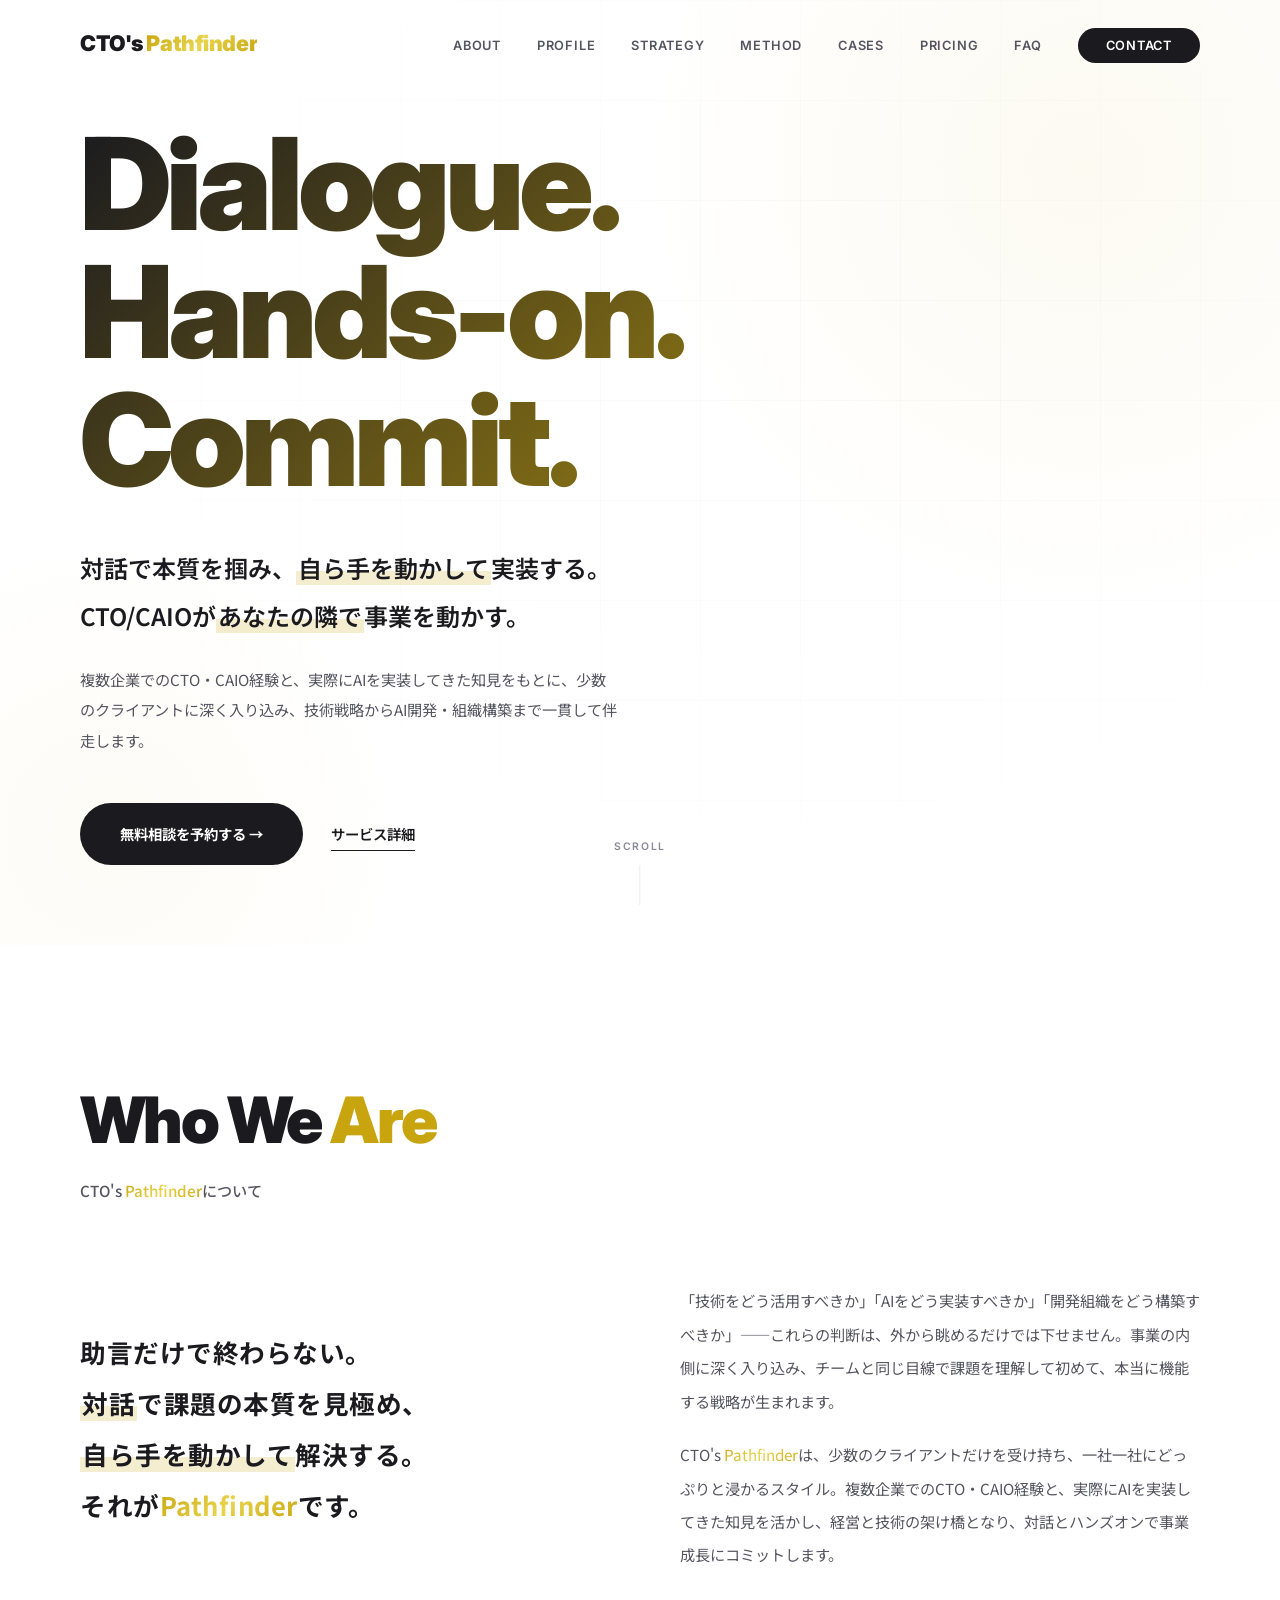
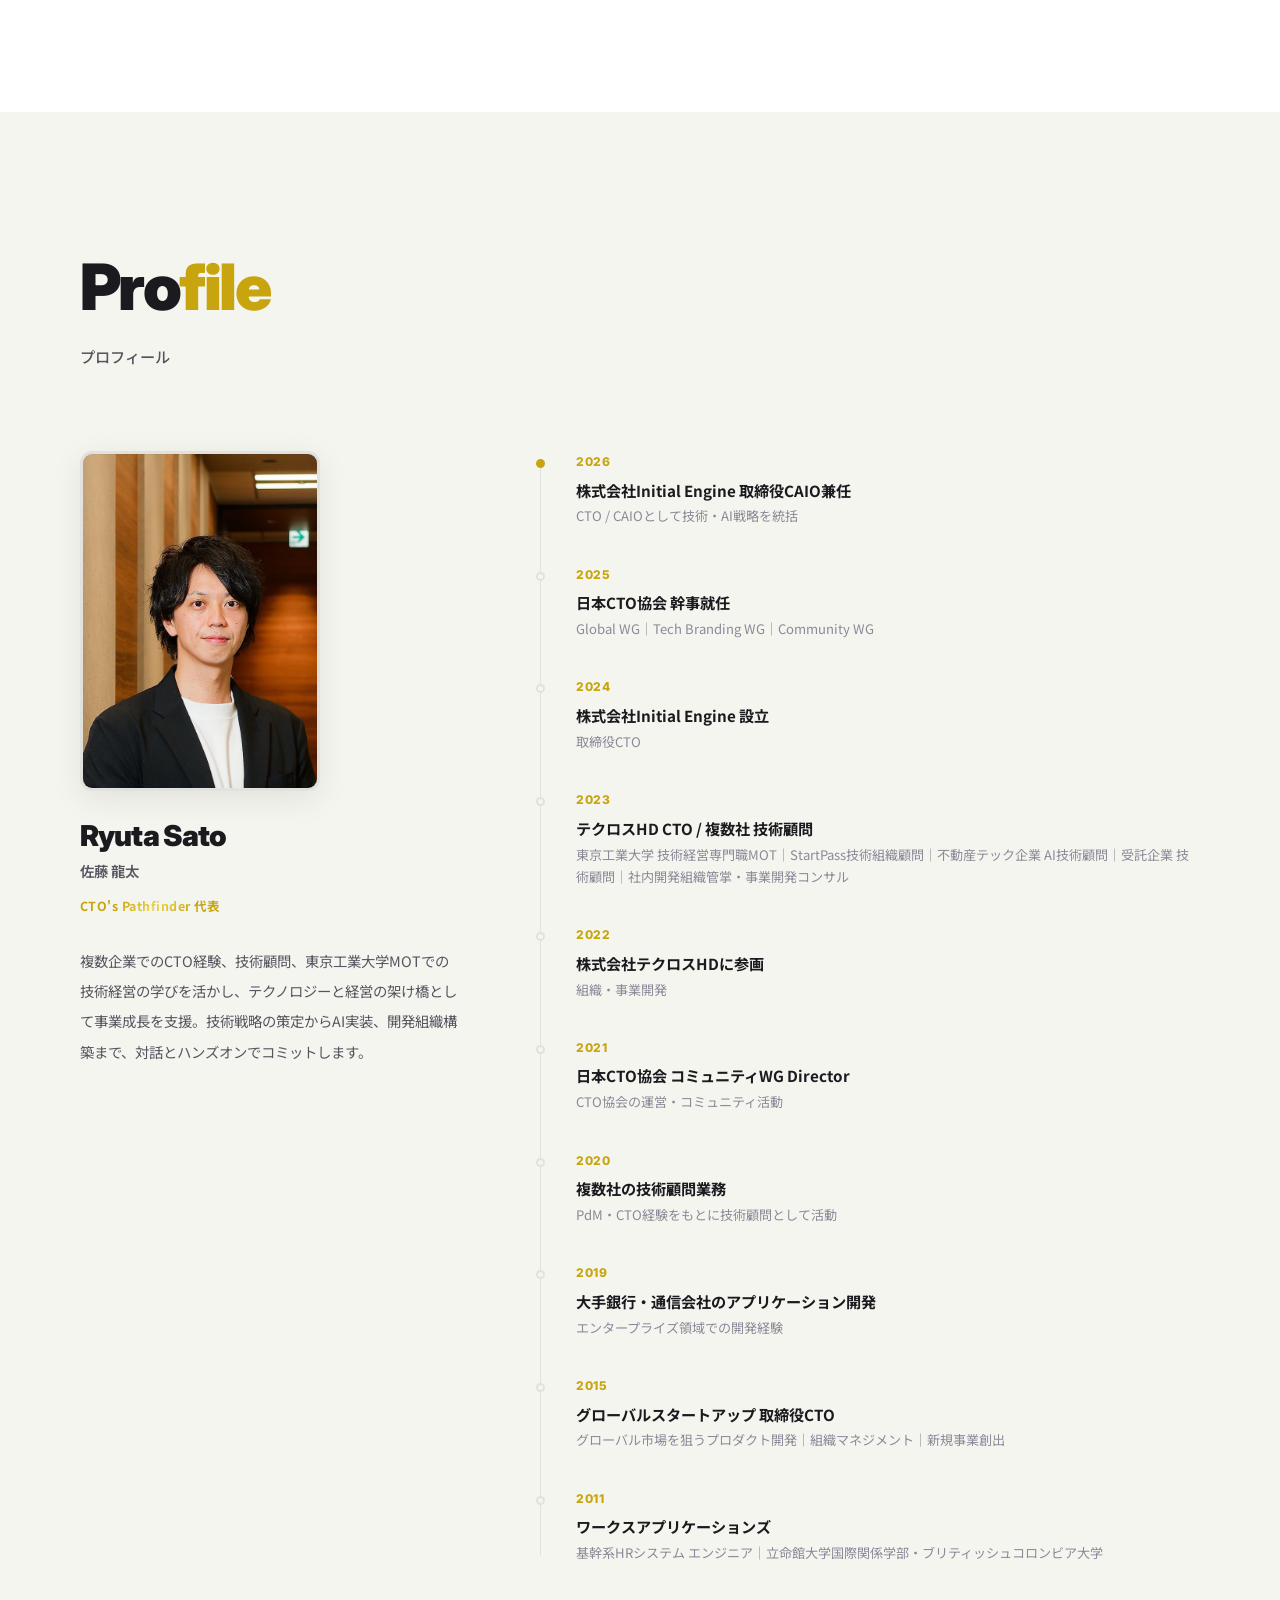
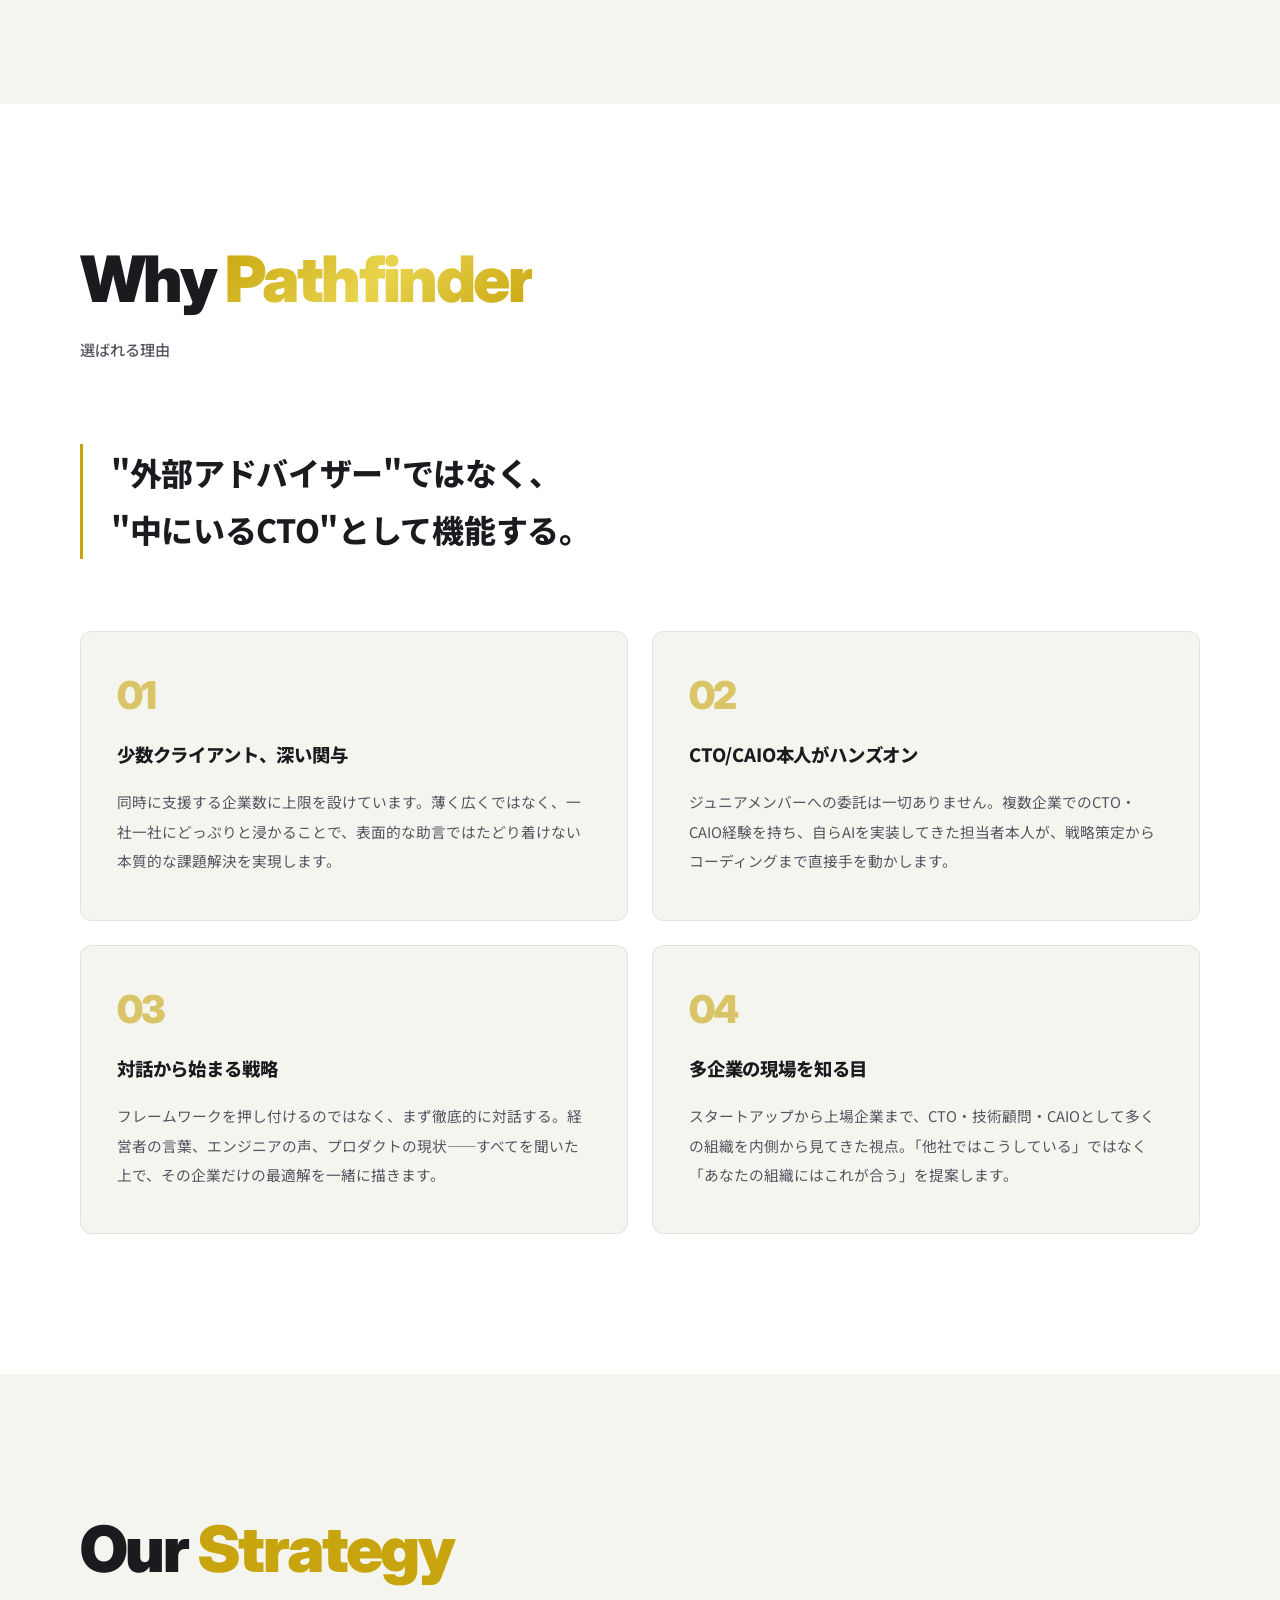
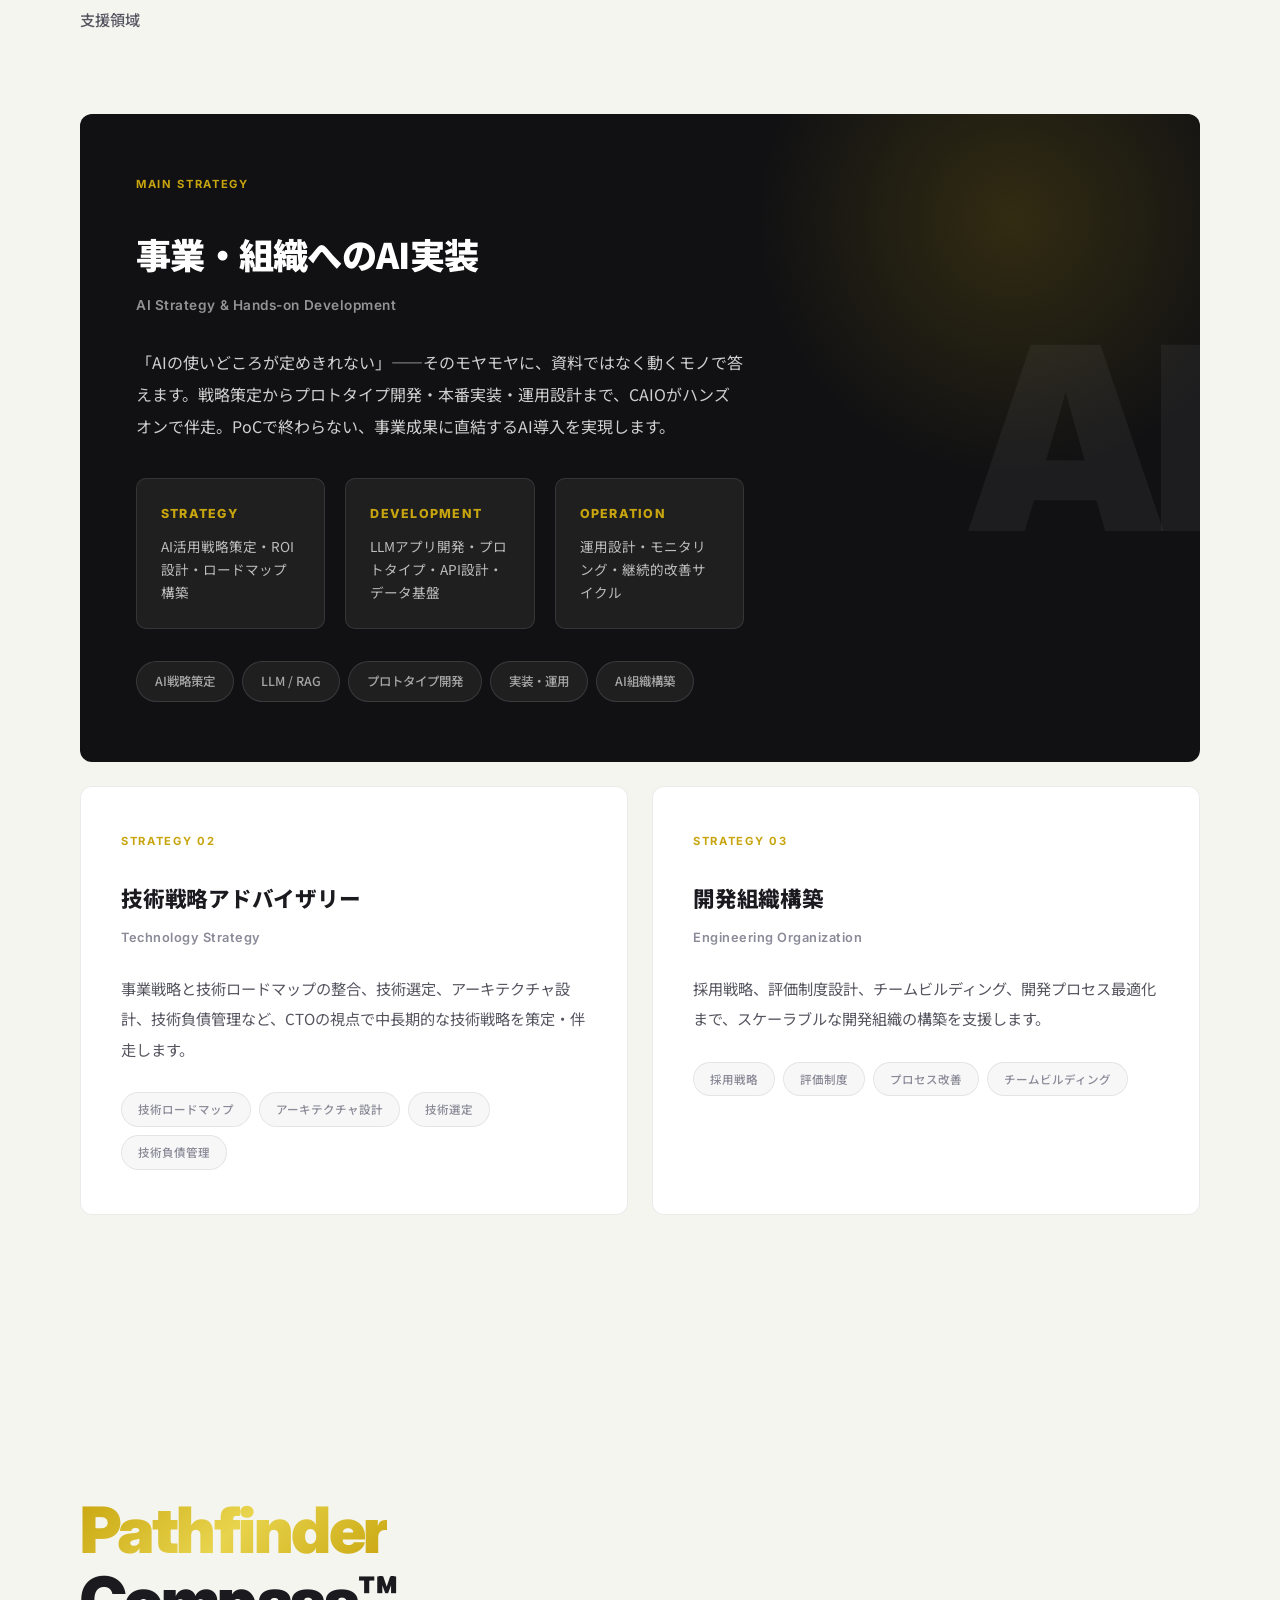
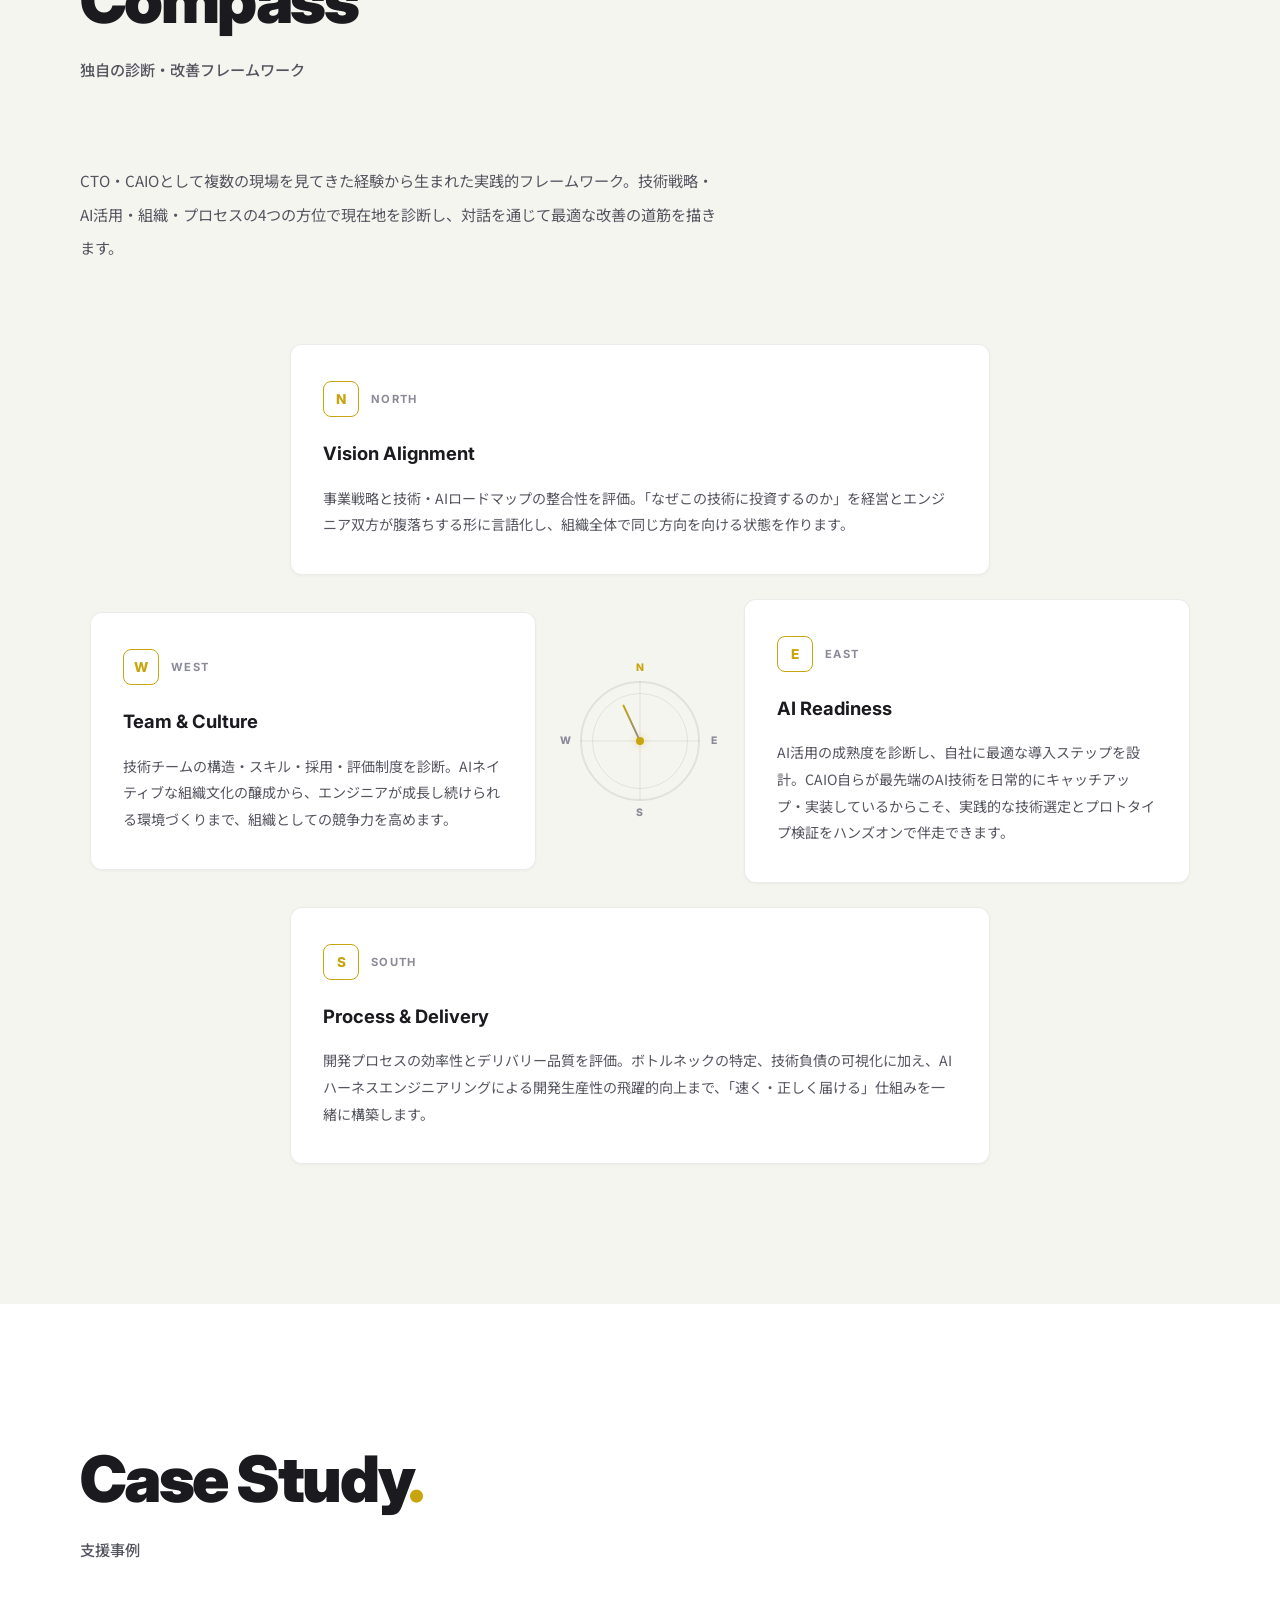
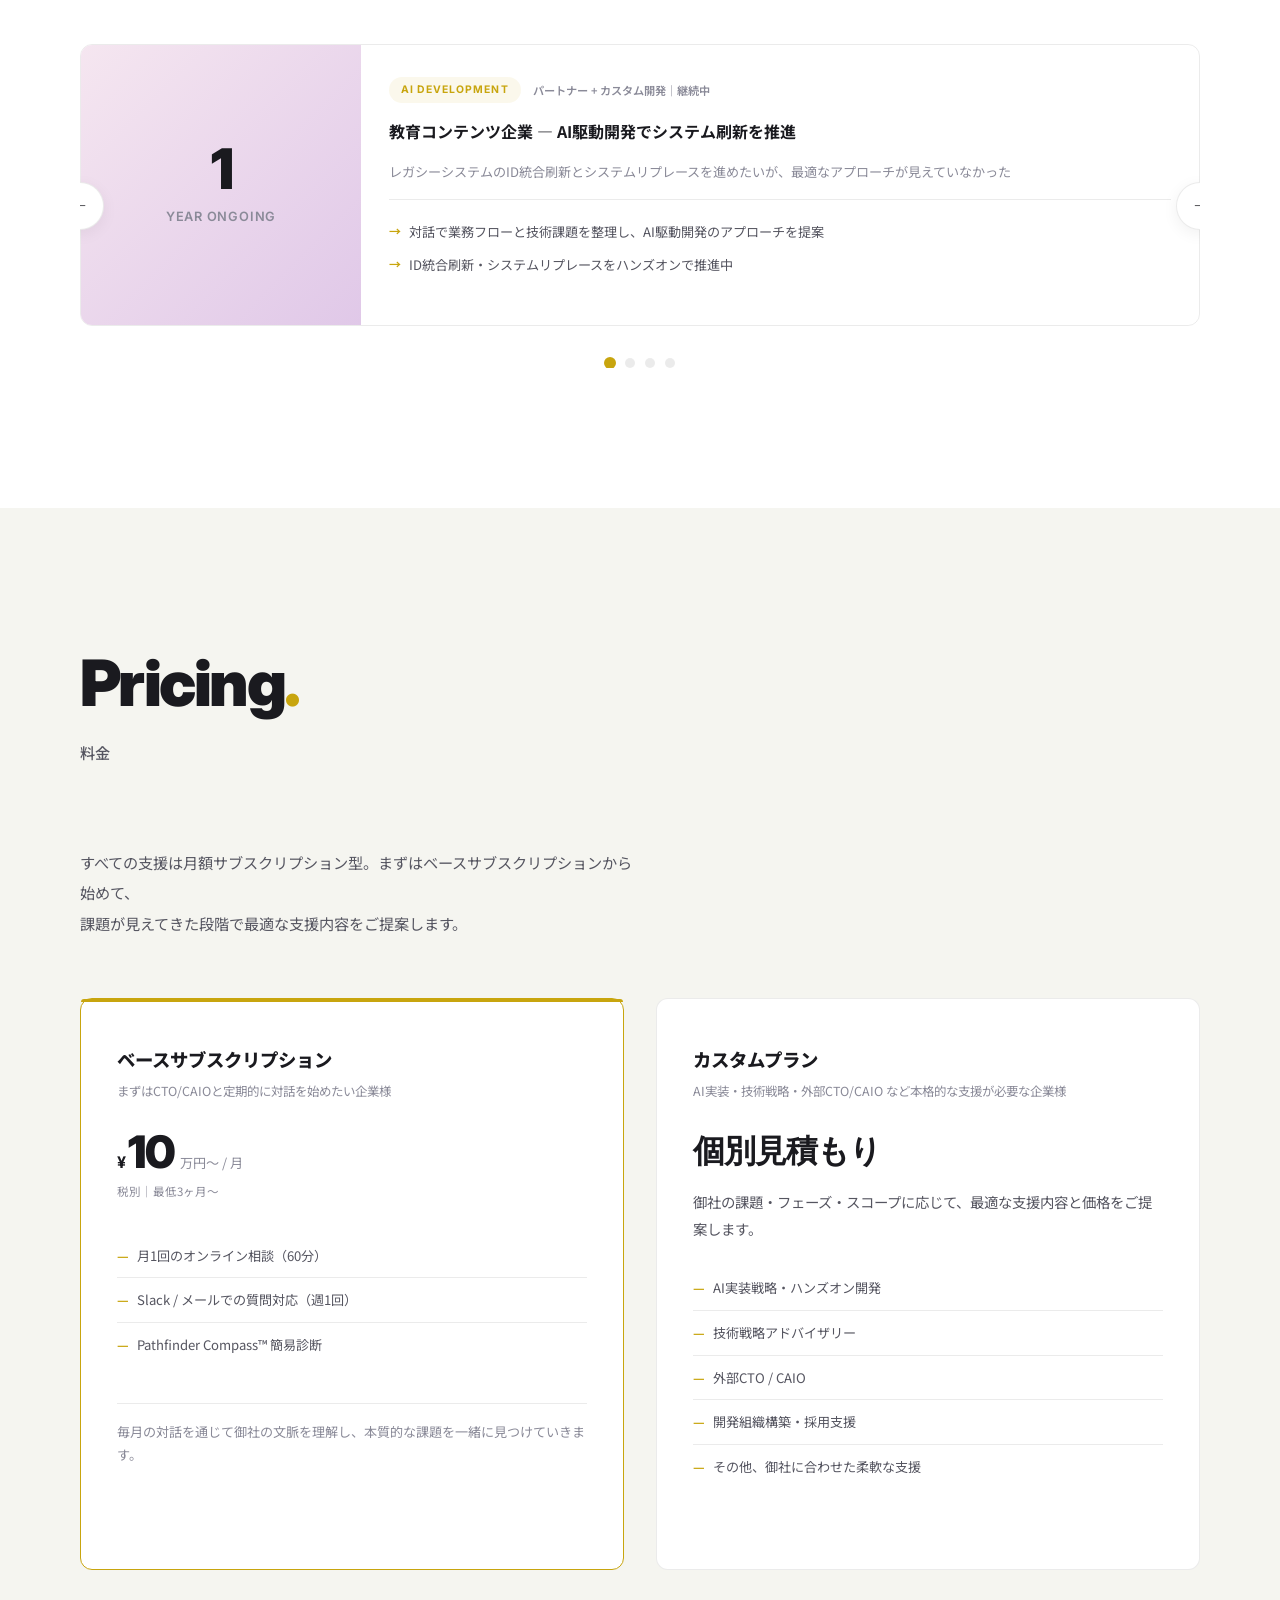
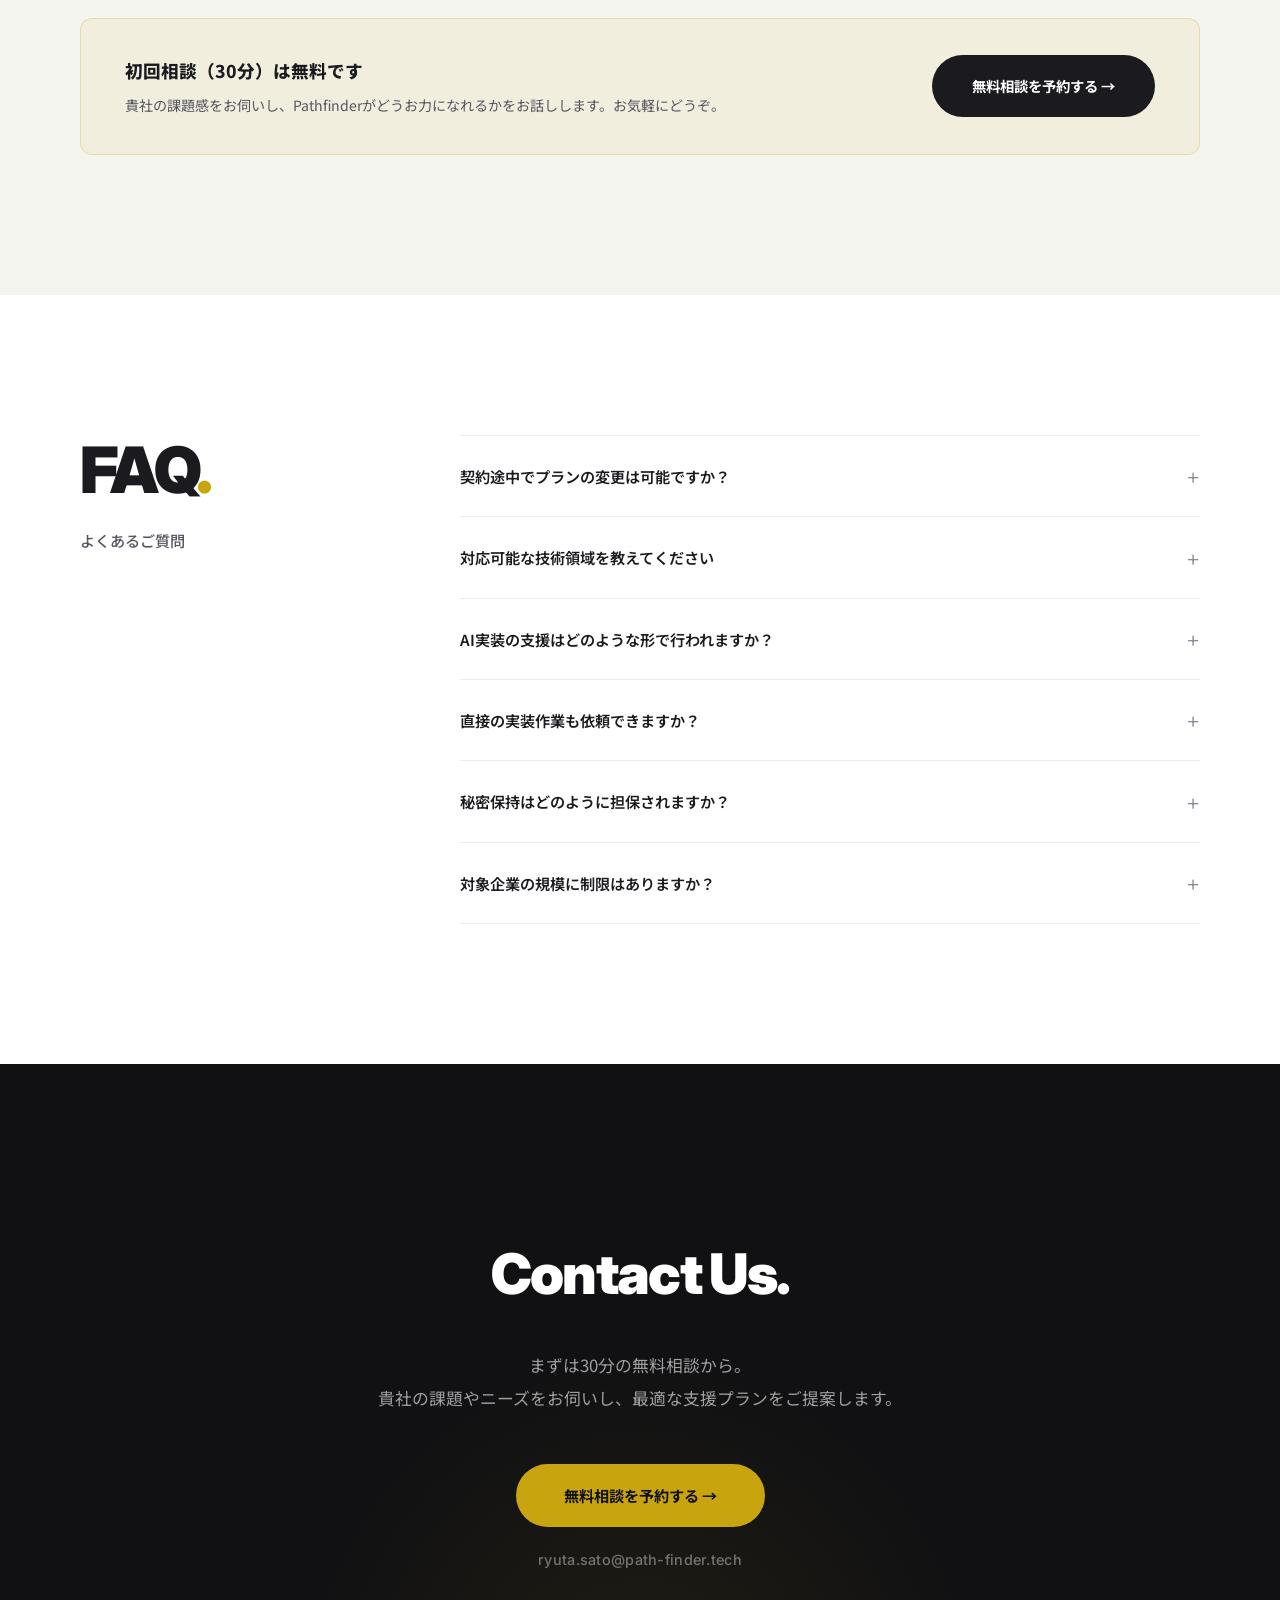
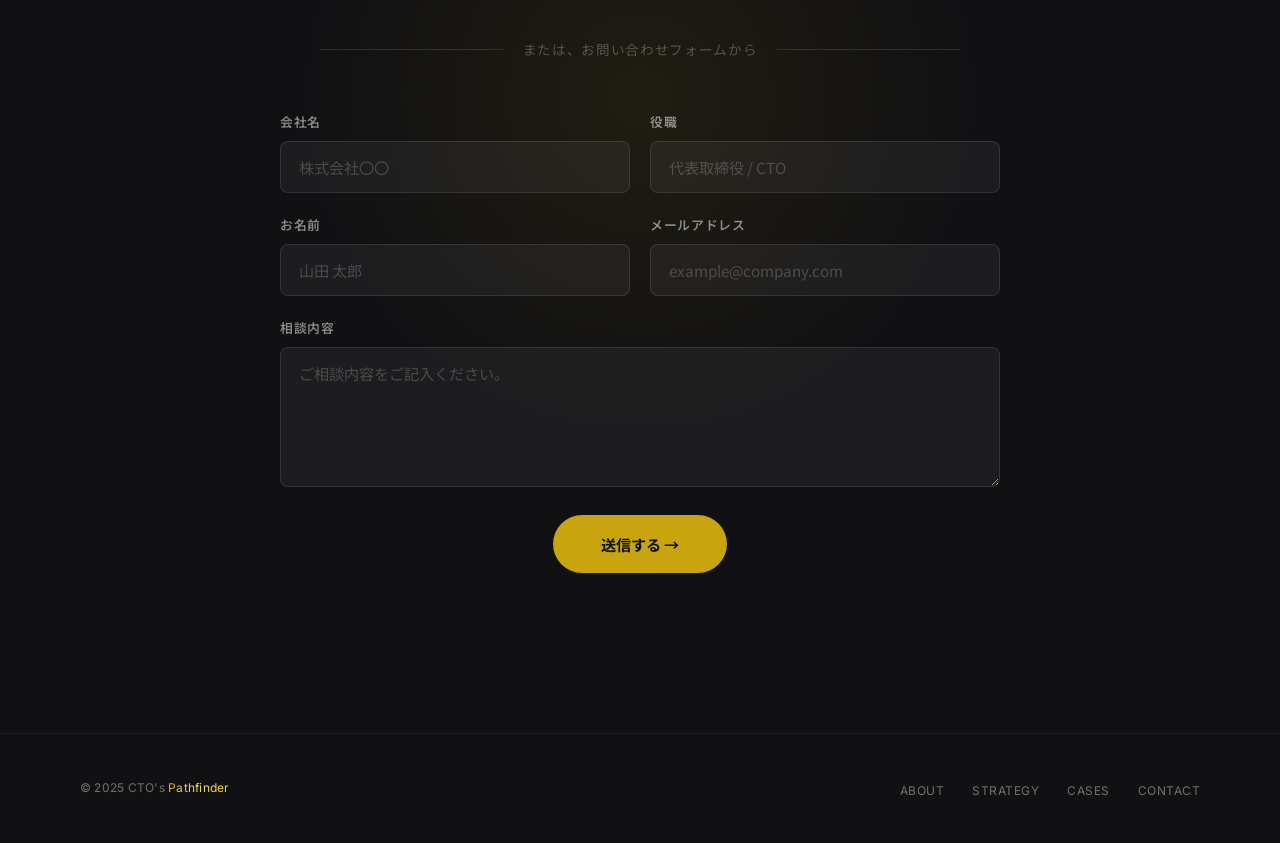
==== commit 7924c685: "Add contact form with Formspree integration Co-Authored-By: Claude Sonnet 4.6 <noreply@anthropic.com" ====
--- a/index.html
+++ b/index.html
@@ -2,6 +2,14 @@
 <html lang="ja">
 <head>
   <meta charset="UTF-8" />
+  <!-- Google tag (gtag.js) -->
+  <script async src="https://www.googletagmanager.com/gtag/js?id=G-5LH020EWQ0"></script>
+  <script>
+    window.dataLayer = window.dataLayer || [];
+    function gtag(){dataLayer.push(arguments);}
+    gtag('js', new Date());
+    gtag('config', 'G-5LH020EWQ0');
+  </script>
   <meta name="viewport" content="width=device-width, initial-scale=1.0" />
   <title>CTO's Pathfinder — 技術戦略とAI実装で事業成長を導く</title>
   <meta name="description" content="CTO経験者が技術戦略・AI実装・開発組織構築を対話とハンズオンで伴走支援。少数のクライアントに深く入り込み、事業成長にコミットします。" />
@@ -622,6 +630,38 @@
         <a data-cal-link="ryuucham/30min" data-cal-config='{"theme":"light"}' class="btn-cta" style="cursor:pointer;">無料相談を予約する →</a>
         <a href="mailto:ryuta.sato@path-finder.tech" class="cta-email">ryuta.sato@path-finder.tech</a>
       </div>
+
+      <div class="contact-divider fade-in">
+        <span>または、お問い合わせフォームから</span>
+      </div>
+
+      <form class="contact-form fade-in" action="https://formspree.io/f/mgoppzkd" method="POST">
+        <div class="contact-form-row">
+          <div class="contact-form-group">
+            <label for="company">会社名</label>
+            <input type="text" id="company" name="company" placeholder="株式会社〇〇" required />
+          </div>
+          <div class="contact-form-group">
+            <label for="position">役職</label>
+            <input type="text" id="position" name="position" placeholder="代表取締役 / CTO" required />
+          </div>
+        </div>
+        <div class="contact-form-row">
+          <div class="contact-form-group">
+            <label for="name">お名前</label>
+            <input type="text" id="name" name="name" placeholder="山田 太郎" required />
+          </div>
+          <div class="contact-form-group">
+            <label for="email">メールアドレス</label>
+            <input type="email" id="email" name="email" placeholder="example@company.com" required />
+          </div>
+        </div>
+        <div class="contact-form-group">
+          <label for="message">相談内容</label>
+          <textarea id="message" name="message" rows="5" placeholder="ご相談内容をご記入ください。" required></textarea>
+        </div>
+        <button type="submit" class="btn-cta contact-form-submit">送信する →</button>
+      </form>
     </div>
   </section>
 
--- a/css/style.css
+++ b/css/style.css
@@ -1830,6 +1830,84 @@
   color: var(--color-accent);
 }
 
+/* ===== Contact Form ===== */
+.contact-divider {
+  display: flex;
+  align-items: center;
+  gap: 20px;
+  margin: 64px auto 48px;
+  max-width: 640px;
+  color: rgba(255, 255, 255, 0.25);
+  font-size: 0.85rem;
+  letter-spacing: 0.05em;
+}
+
+.contact-divider::before,
+.contact-divider::after {
+  content: '';
+  flex: 1;
+  height: 1px;
+  background: rgba(255, 255, 255, 0.1);
+}
+
+.contact-form {
+  max-width: 720px;
+  margin: 0 auto;
+  text-align: left;
+  display: flex;
+  flex-direction: column;
+  gap: 20px;
+}
+
+.contact-form-row {
+  display: grid;
+  grid-template-columns: 1fr 1fr;
+  gap: 20px;
+}
+
+.contact-form-group {
+  display: flex;
+  flex-direction: column;
+  gap: 8px;
+}
+
+.contact-form-group label {
+  font-size: 0.8rem;
+  font-weight: 600;
+  color: rgba(255, 255, 255, 0.5);
+  letter-spacing: 0.05em;
+}
+
+.contact-form-group input,
+.contact-form-group textarea {
+  background: rgba(255, 255, 255, 0.05);
+  border: 1px solid rgba(255, 255, 255, 0.1);
+  border-radius: 8px;
+  padding: 14px 18px;
+  color: #ffffff;
+  font-family: var(--font-jp);
+  font-size: 0.95rem;
+  transition: var(--transition);
+  outline: none;
+  resize: vertical;
+}
+
+.contact-form-group input::placeholder,
+.contact-form-group textarea::placeholder {
+  color: rgba(255, 255, 255, 0.2);
+}
+
+.contact-form-group input:focus,
+.contact-form-group textarea:focus {
+  border-color: var(--color-accent);
+  background: rgba(200, 165, 14, 0.05);
+}
+
+.contact-form-submit {
+  align-self: center;
+  margin-top: 8px;
+}
+
 /* ===== Footer ===== */
 .footer {
   background: var(--color-bg-dark);
@@ -2008,6 +2086,10 @@
   .cta-section {
     padding: 100px 0;
   }
+
+  .contact-form-row {
+    grid-template-columns: 1fr;
+  }
 }
 
 @media (max-width: 600px) {
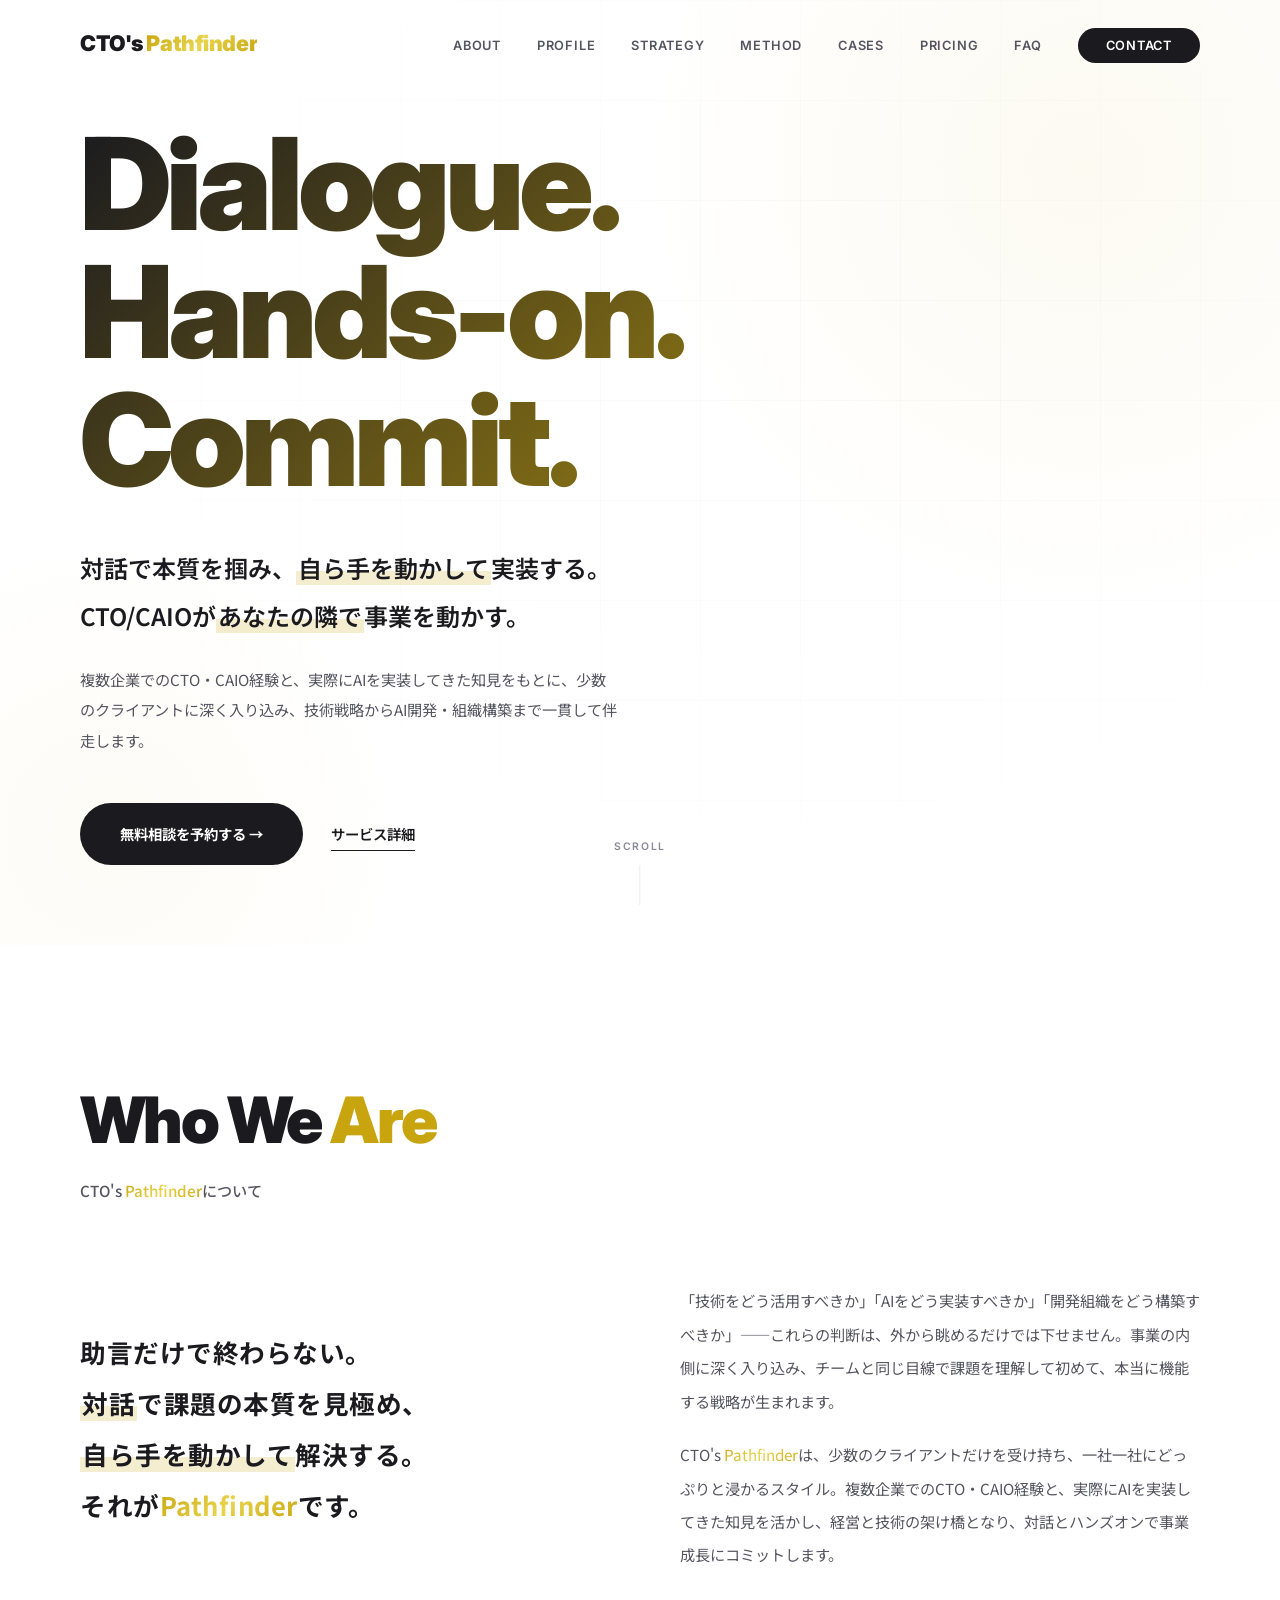
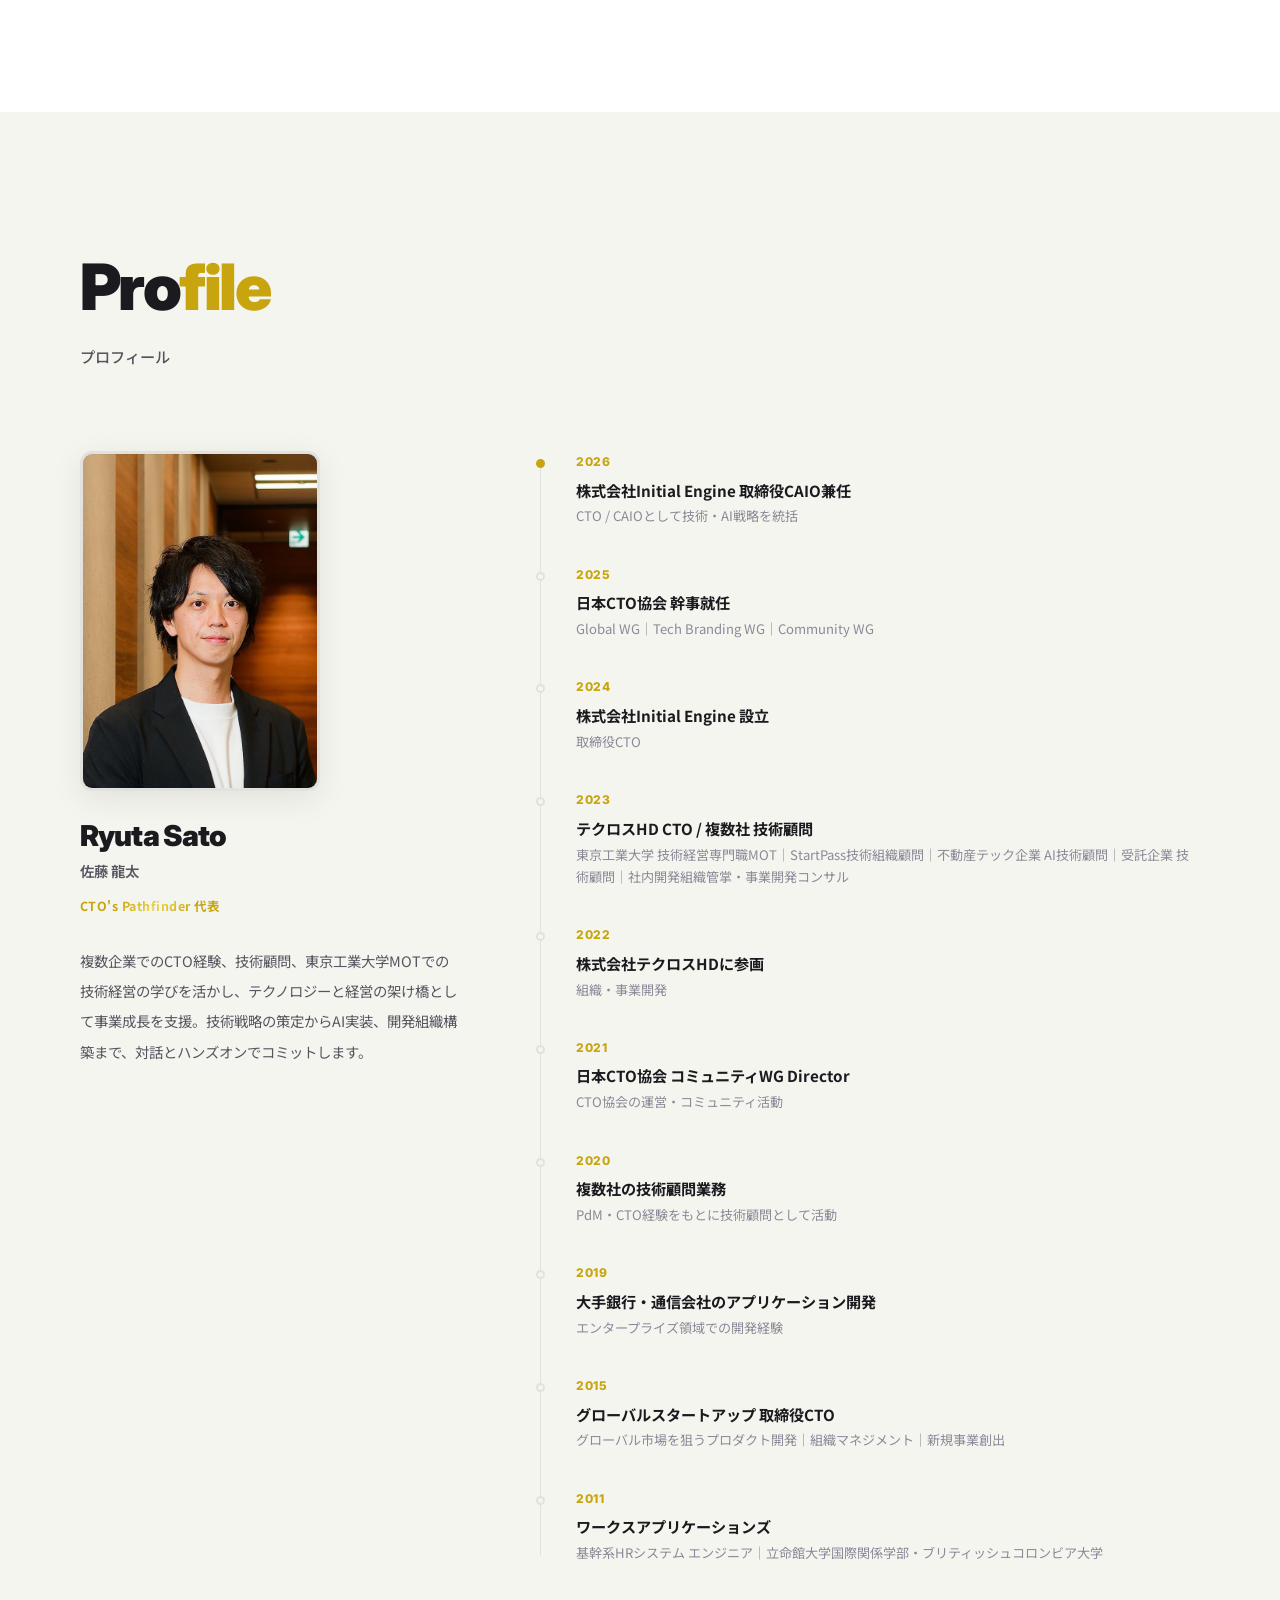
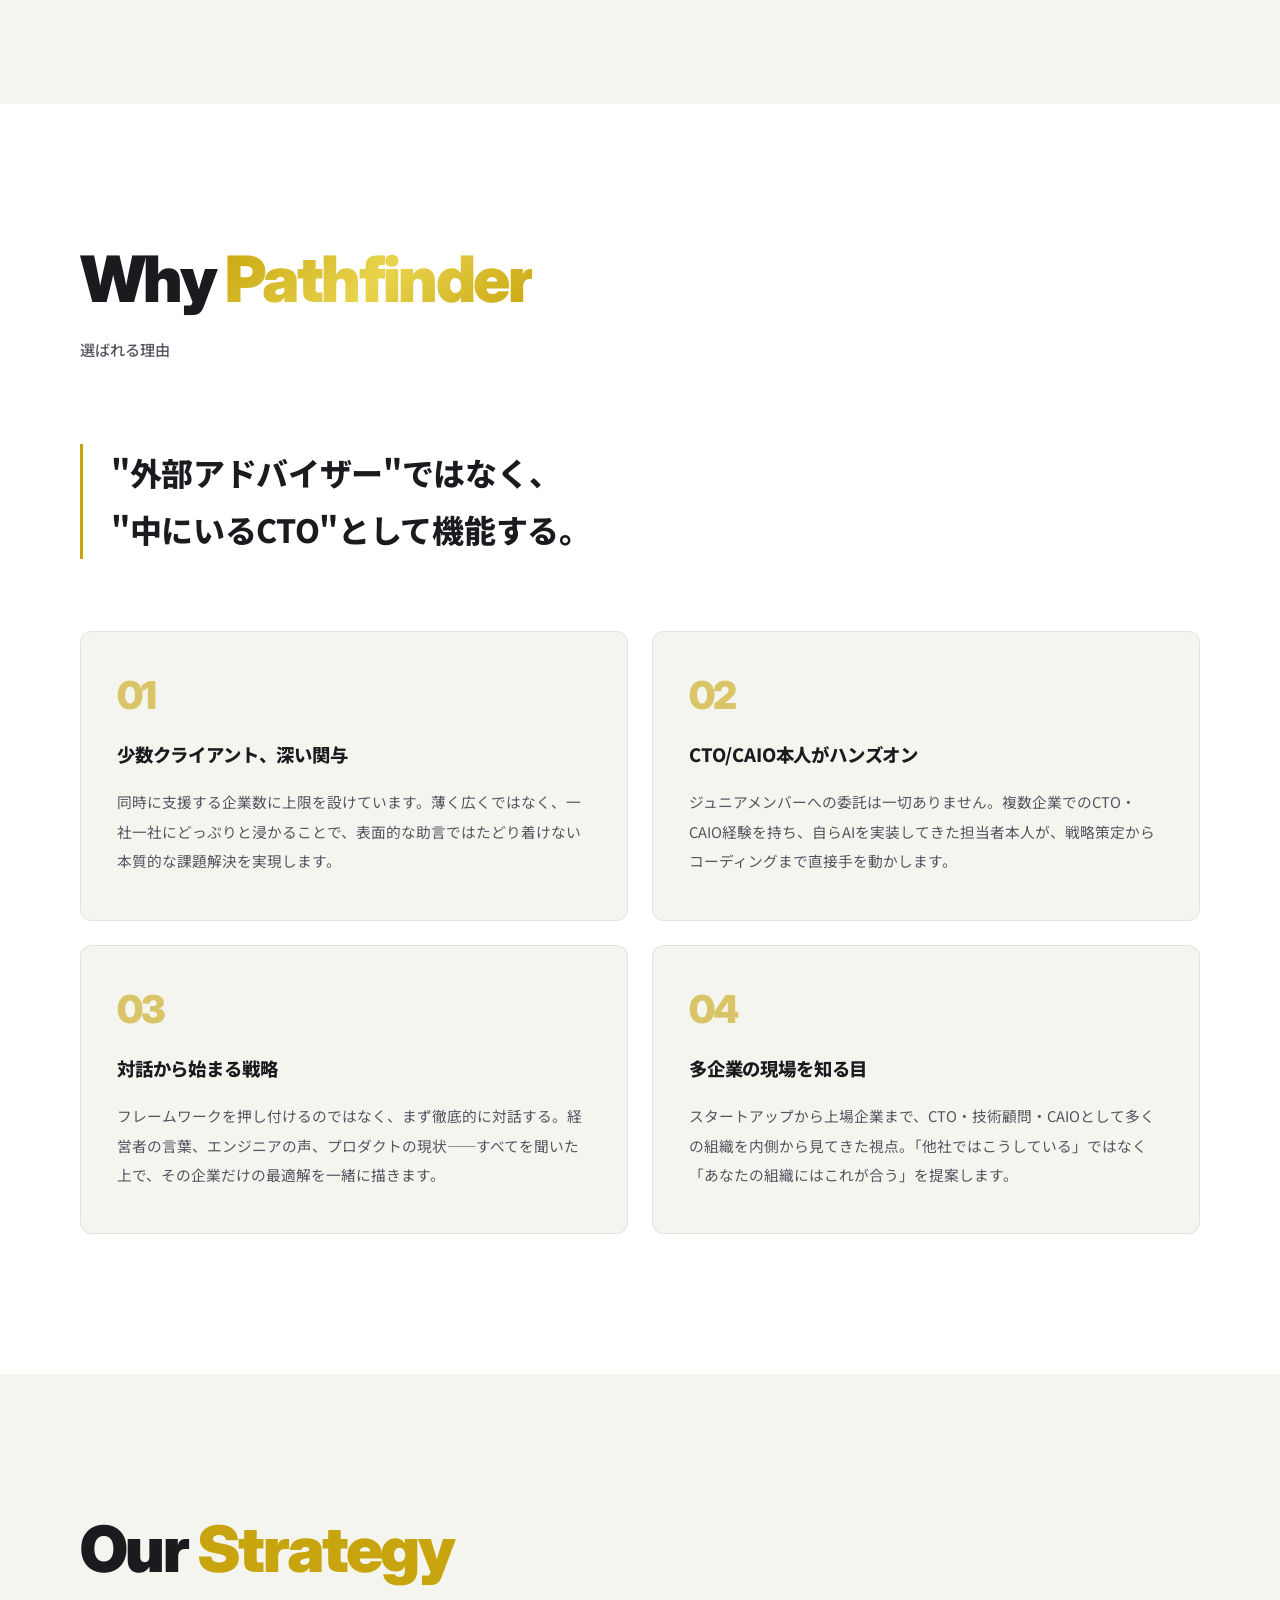
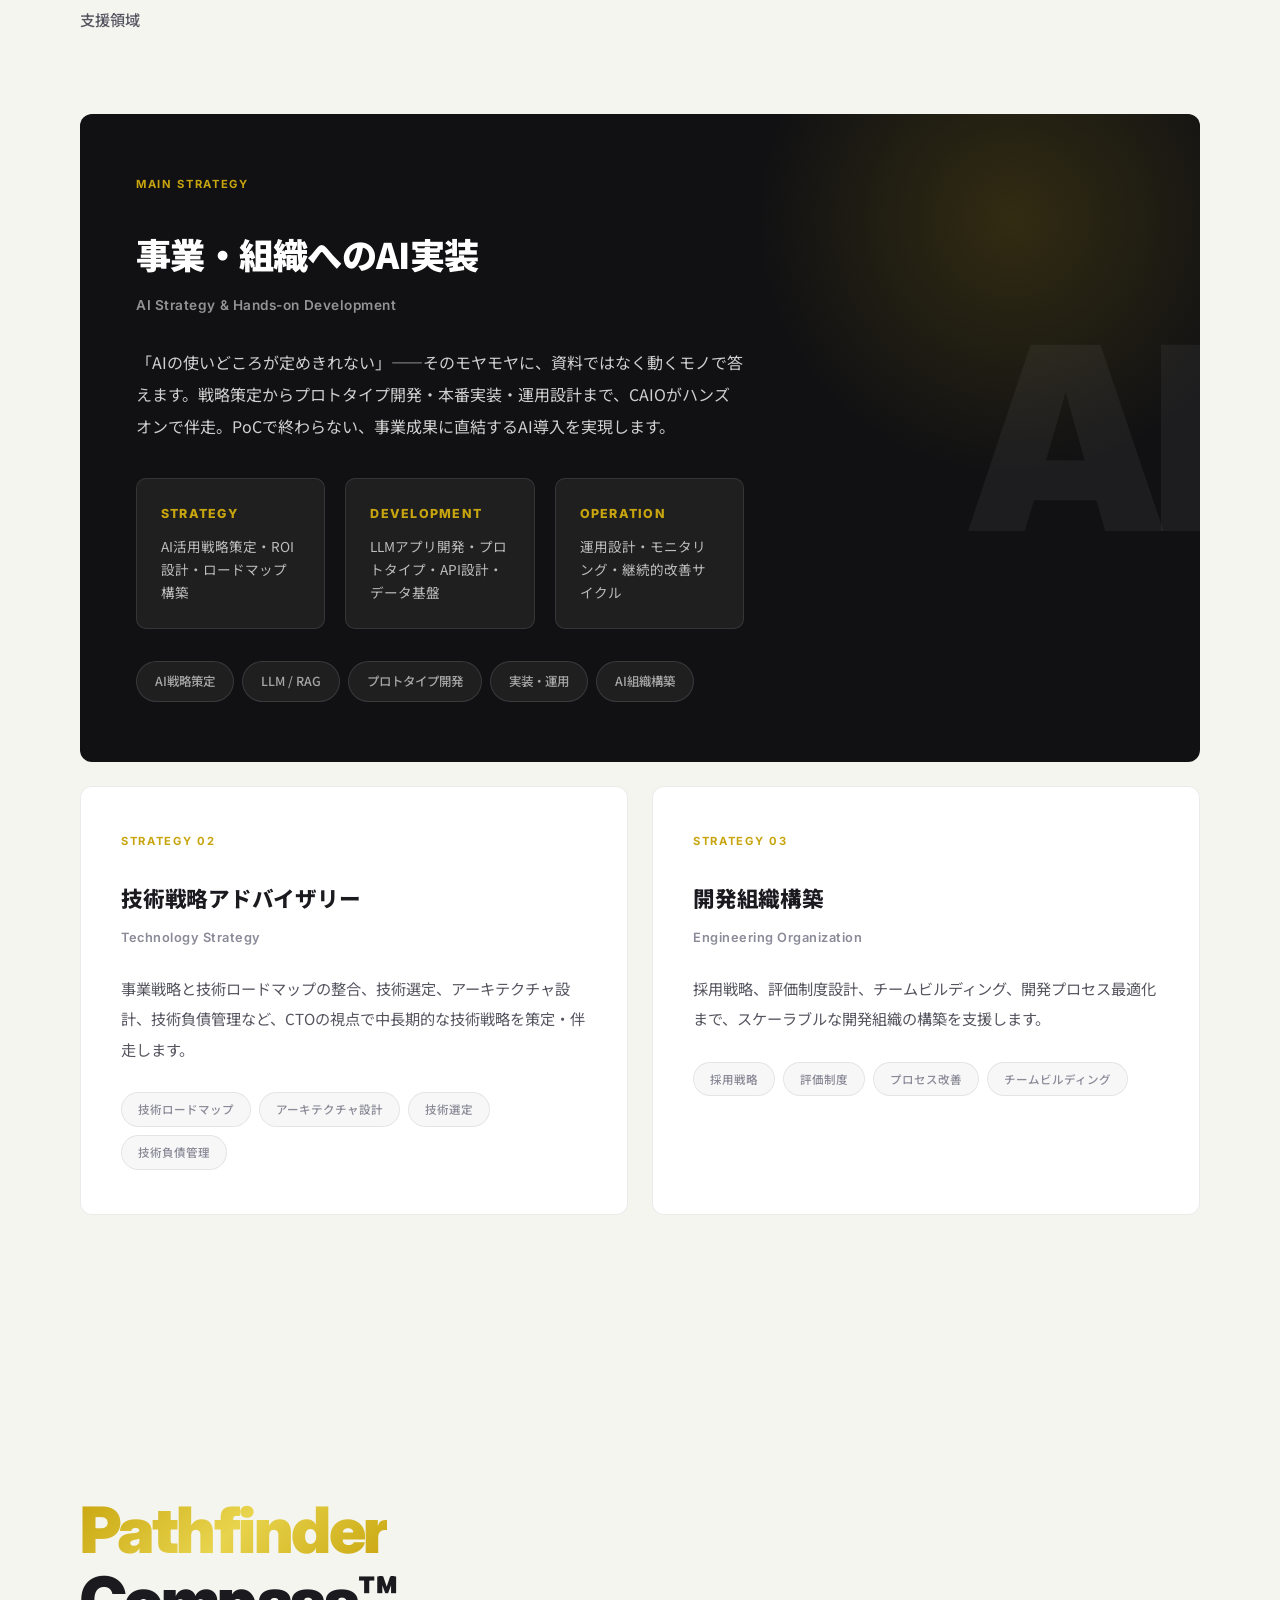
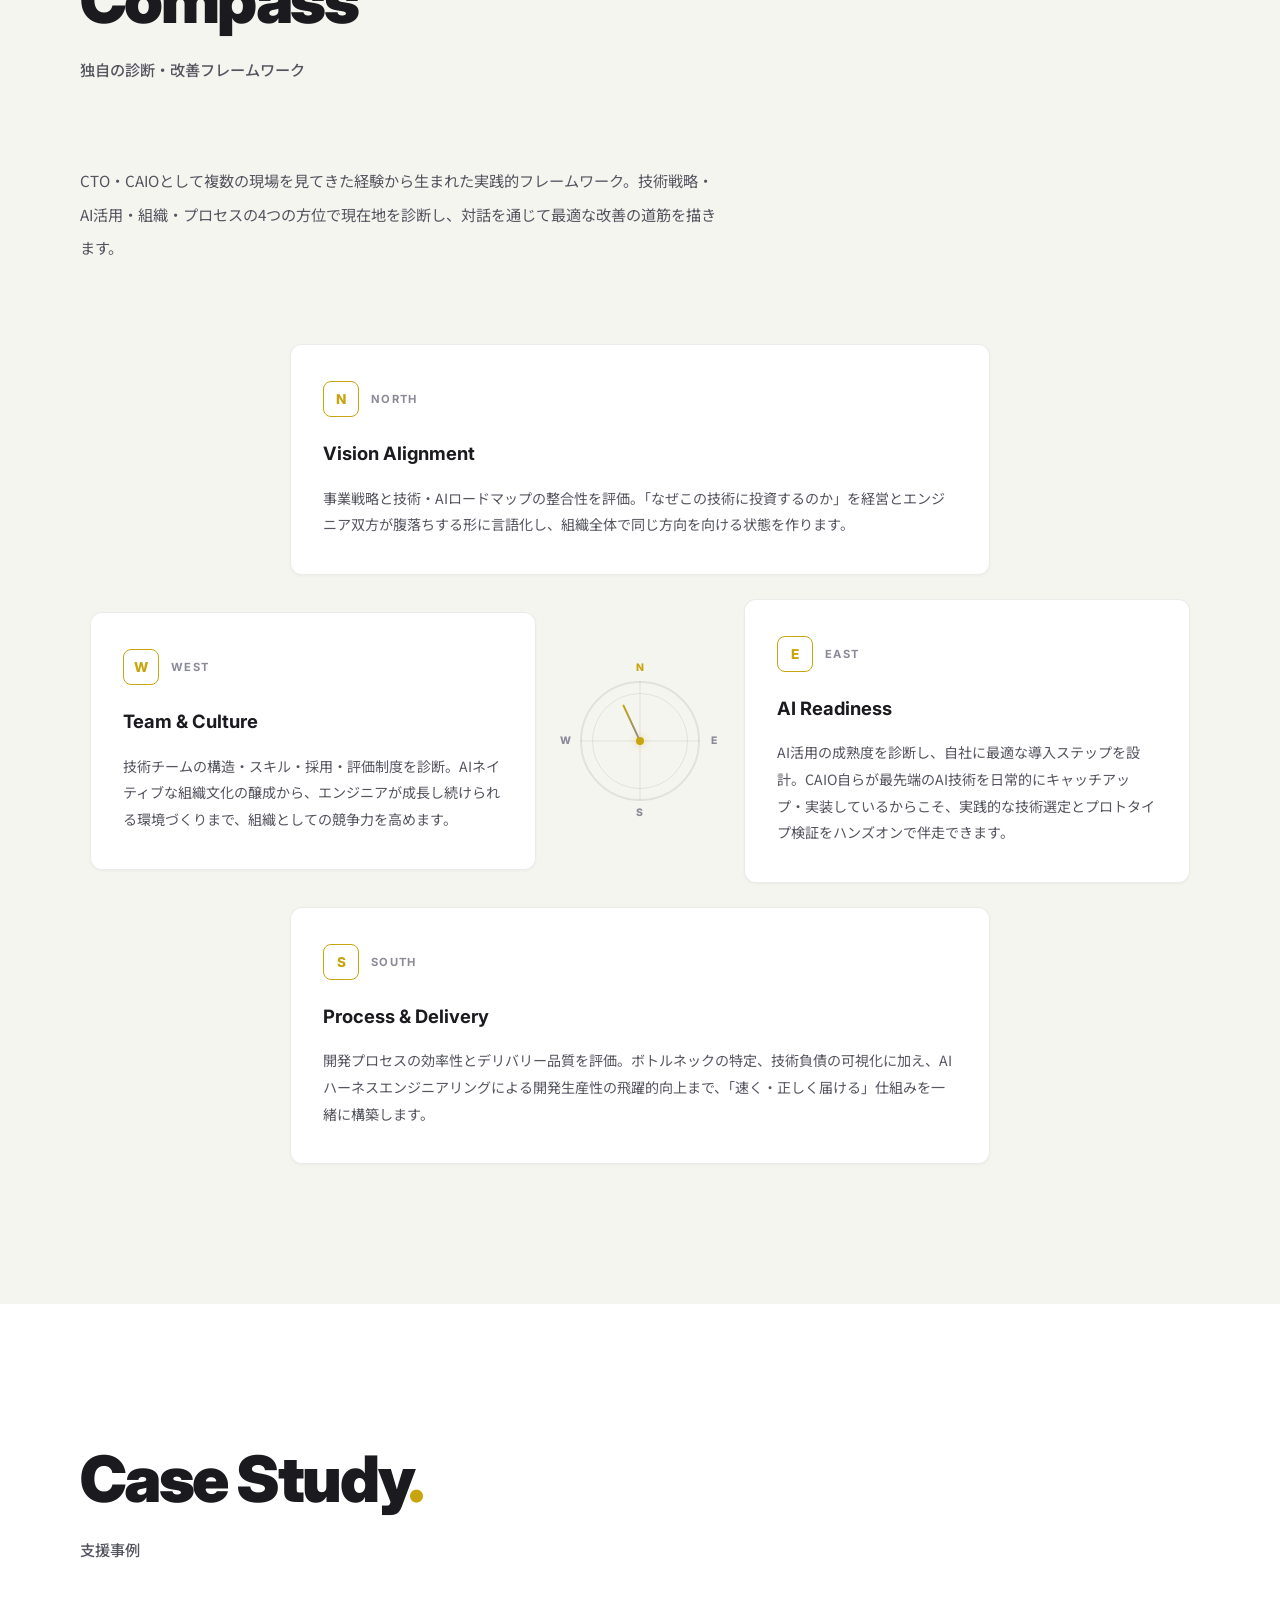
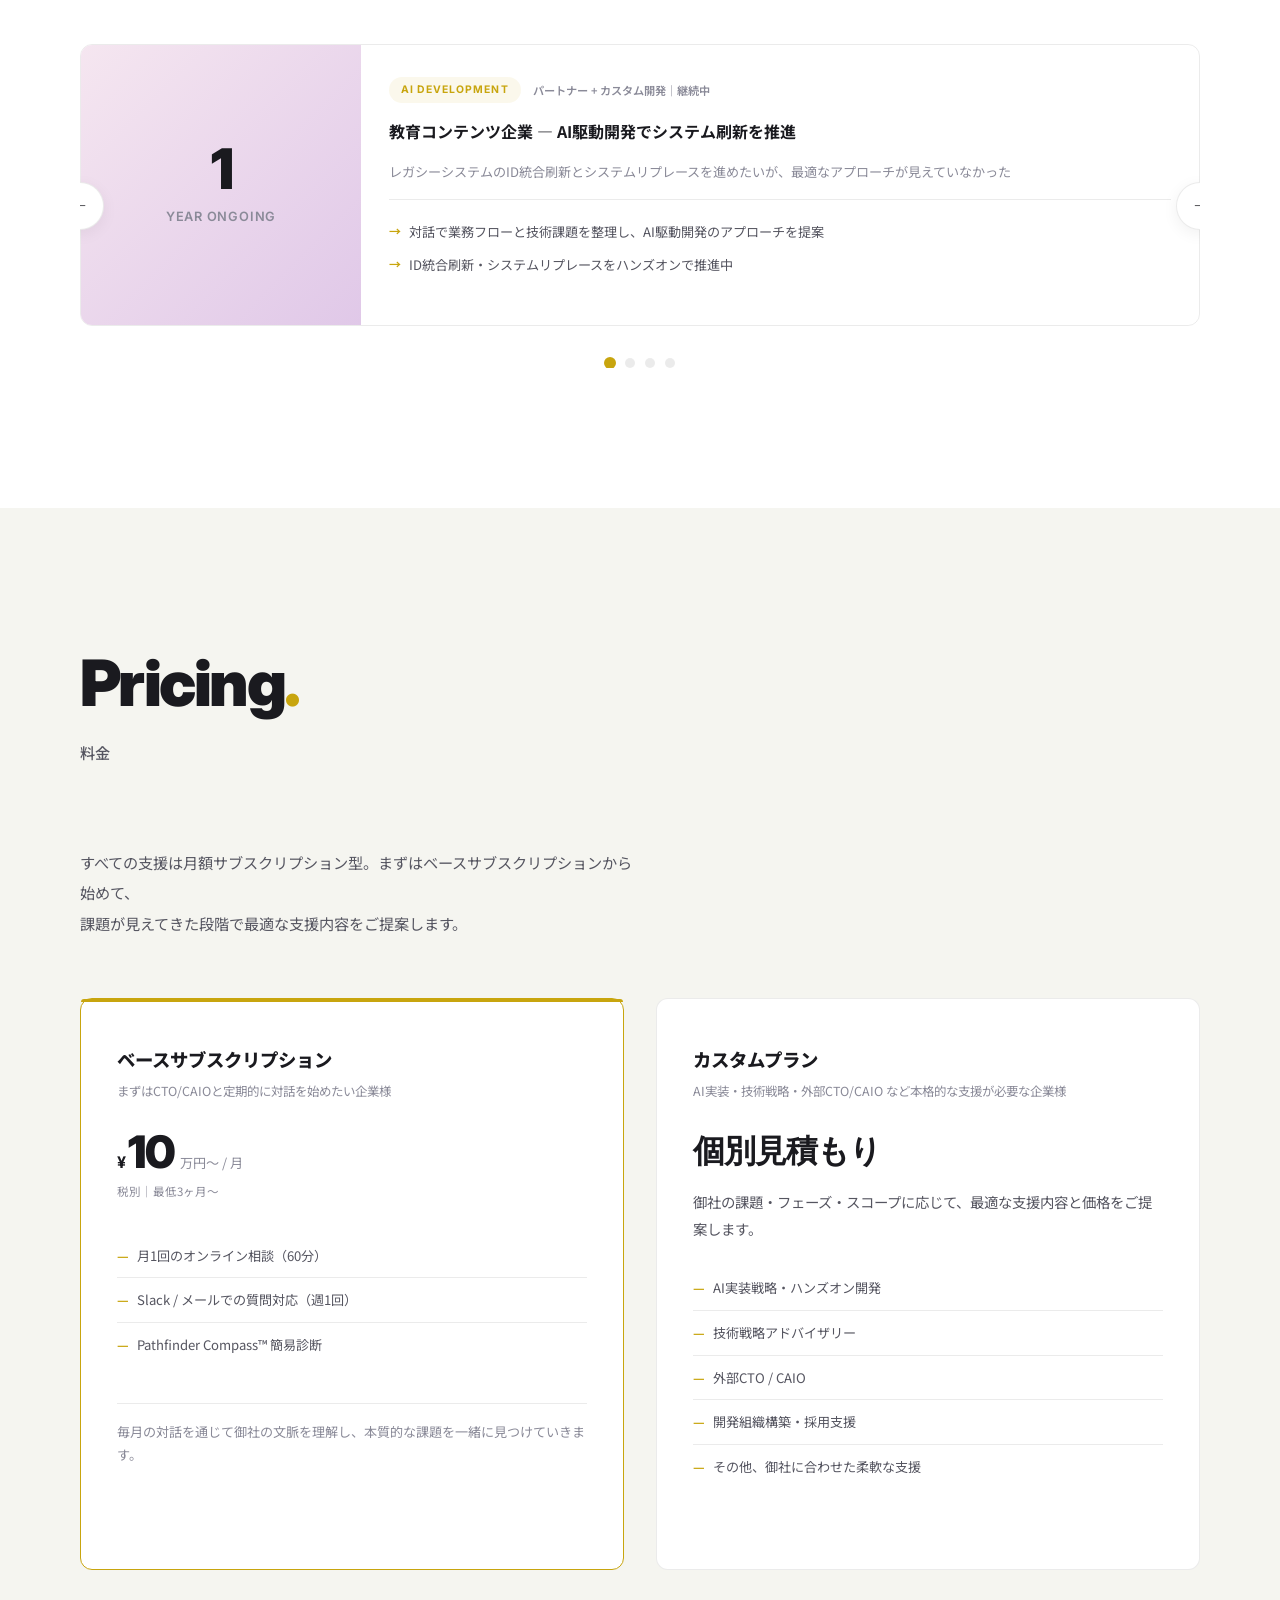
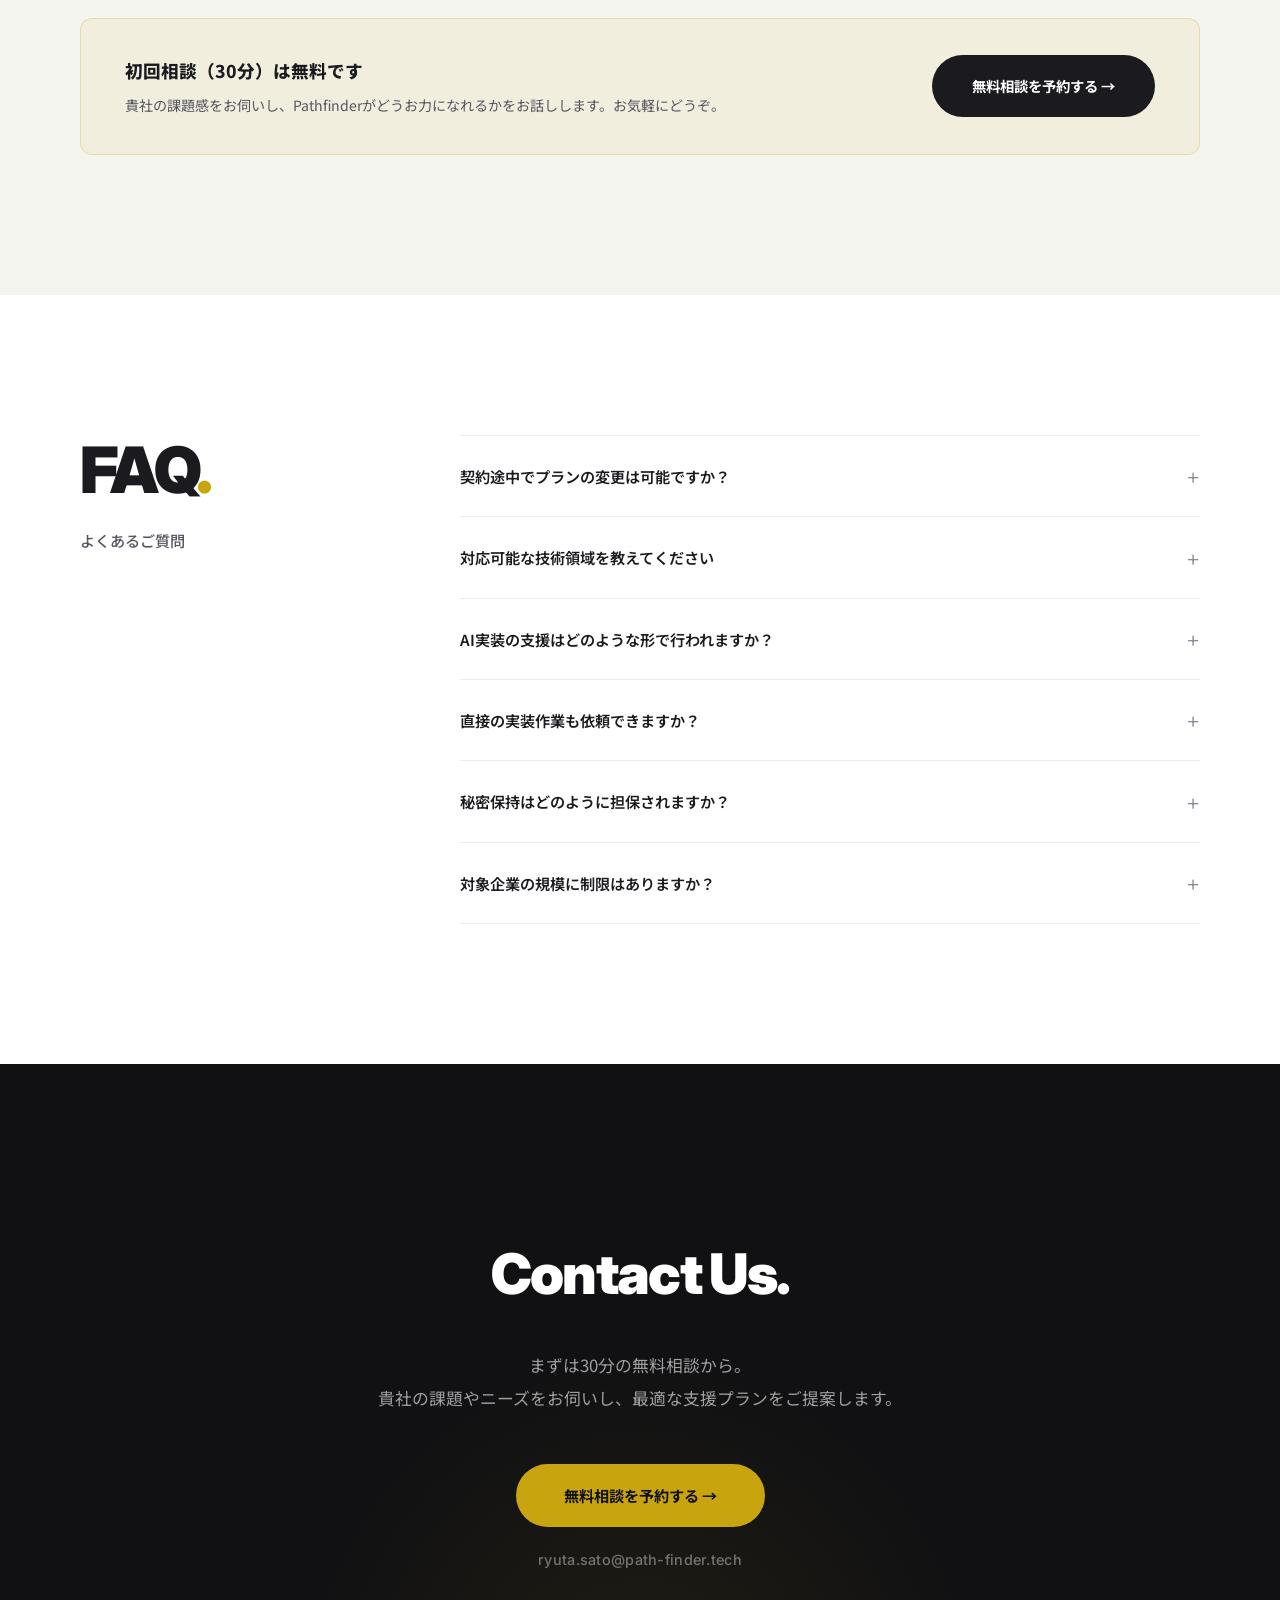
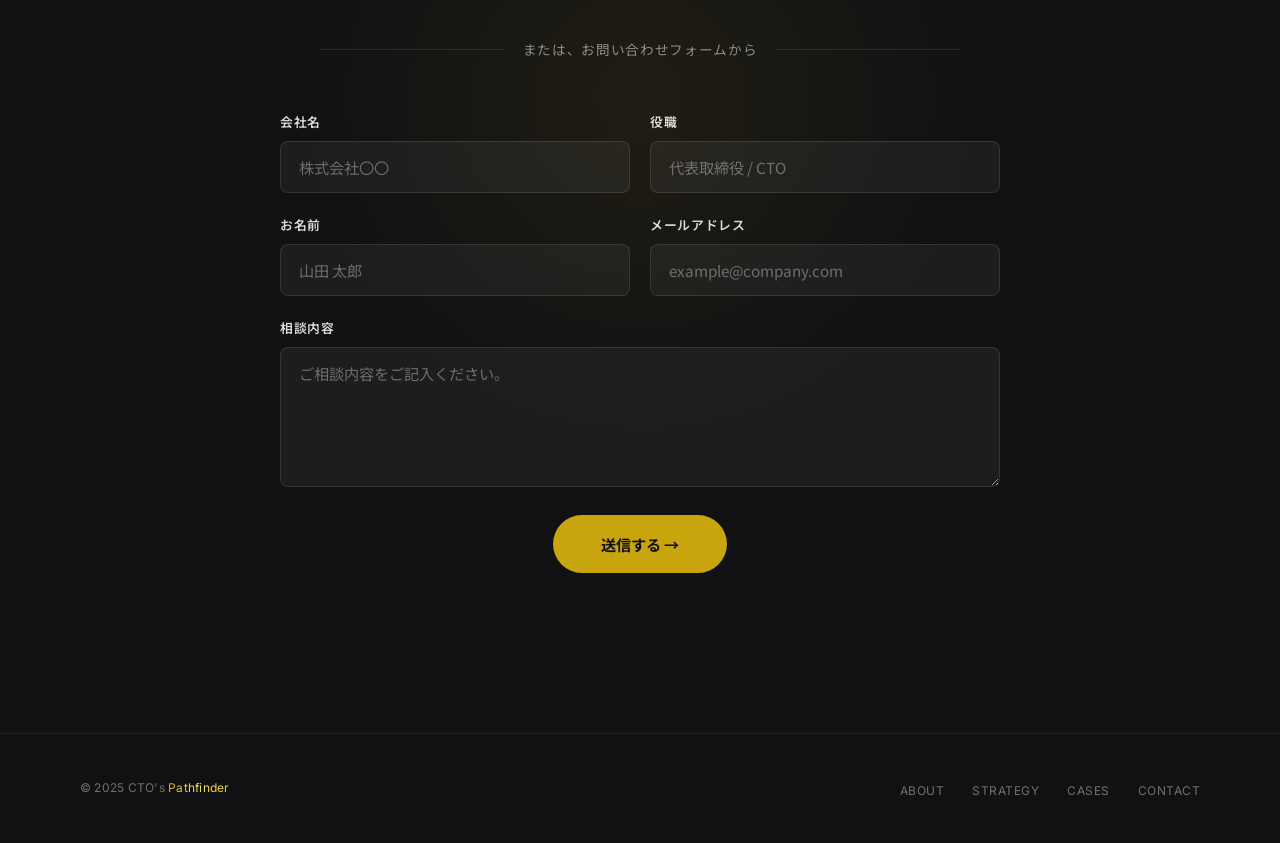
==== commit 94d23406: "Fix nav Contact link and improve contact form readability Co-Authored-By: Claude Sonnet 4.6 <noreply" ====
--- a/index.html
+++ b/index.html
@@ -51,7 +51,7 @@
         <li><a href="#cases">Cases</a></li>
         <li><a href="#pricing">Pricing</a></li>
         <li><a href="#faq">FAQ</a></li>
-        <li><a data-cal-link="ryuucham/30min" data-cal-config='{"theme":"light"}' class="nav-cta" style="cursor:pointer;">Contact</a></li>
+        <li><a href="#contact" class="nav-cta">Contact</a></li>
       </ul>
       <button class="nav-toggle" aria-label="メニュー">
         <span></span><span></span><span></span>
--- a/css/style.css
+++ b/css/style.css
@@ -1837,7 +1837,7 @@
   gap: 20px;
   margin: 64px auto 48px;
   max-width: 640px;
-  color: rgba(255, 255, 255, 0.25);
+  color: rgba(255, 255, 255, 0.5);
   font-size: 0.85rem;
   letter-spacing: 0.05em;
 }
@@ -1874,7 +1874,7 @@
 .contact-form-group label {
   font-size: 0.8rem;
   font-weight: 600;
-  color: rgba(255, 255, 255, 0.5);
+  color: rgba(255, 255, 255, 0.85);
   letter-spacing: 0.05em;
 }
 
@@ -1894,7 +1894,7 @@
 
 .contact-form-group input::placeholder,
 .contact-form-group textarea::placeholder {
-  color: rgba(255, 255, 255, 0.2);
+  color: rgba(255, 255, 255, 0.35);
 }
 
 .contact-form-group input:focus,
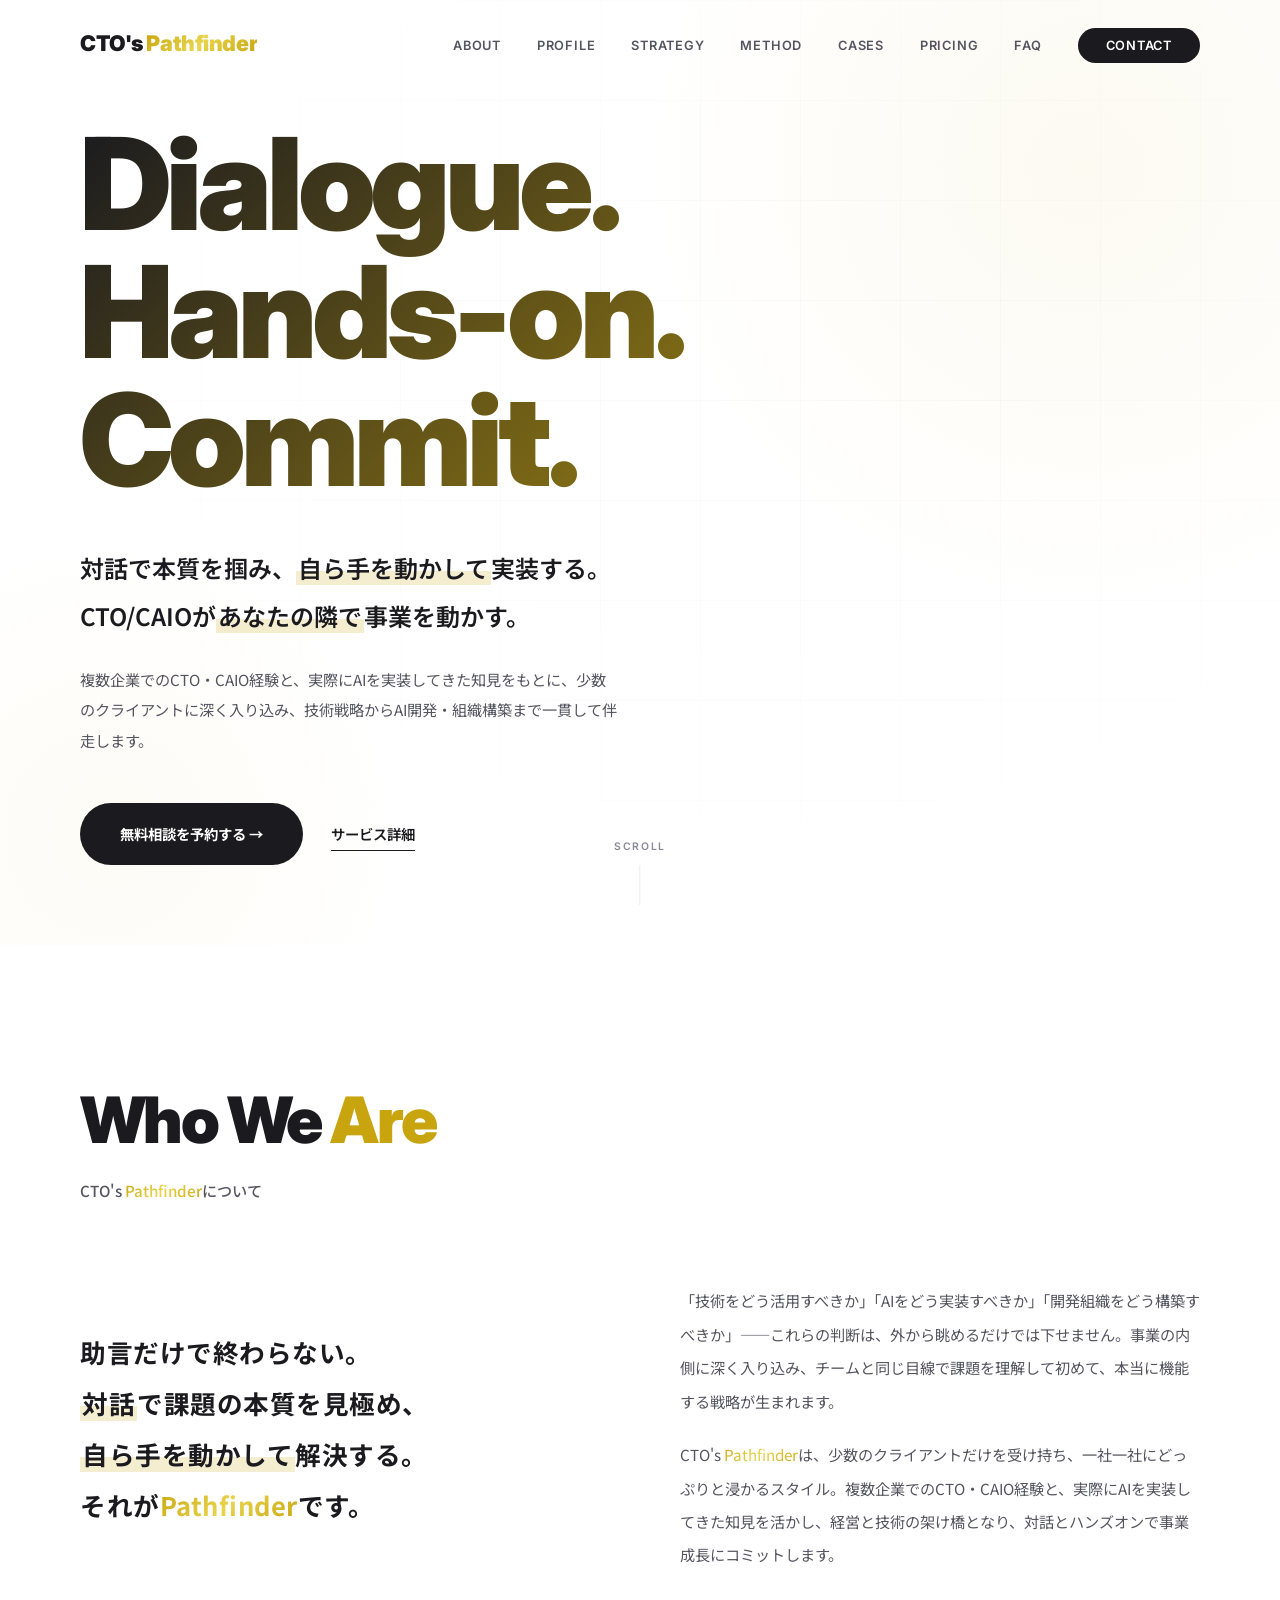
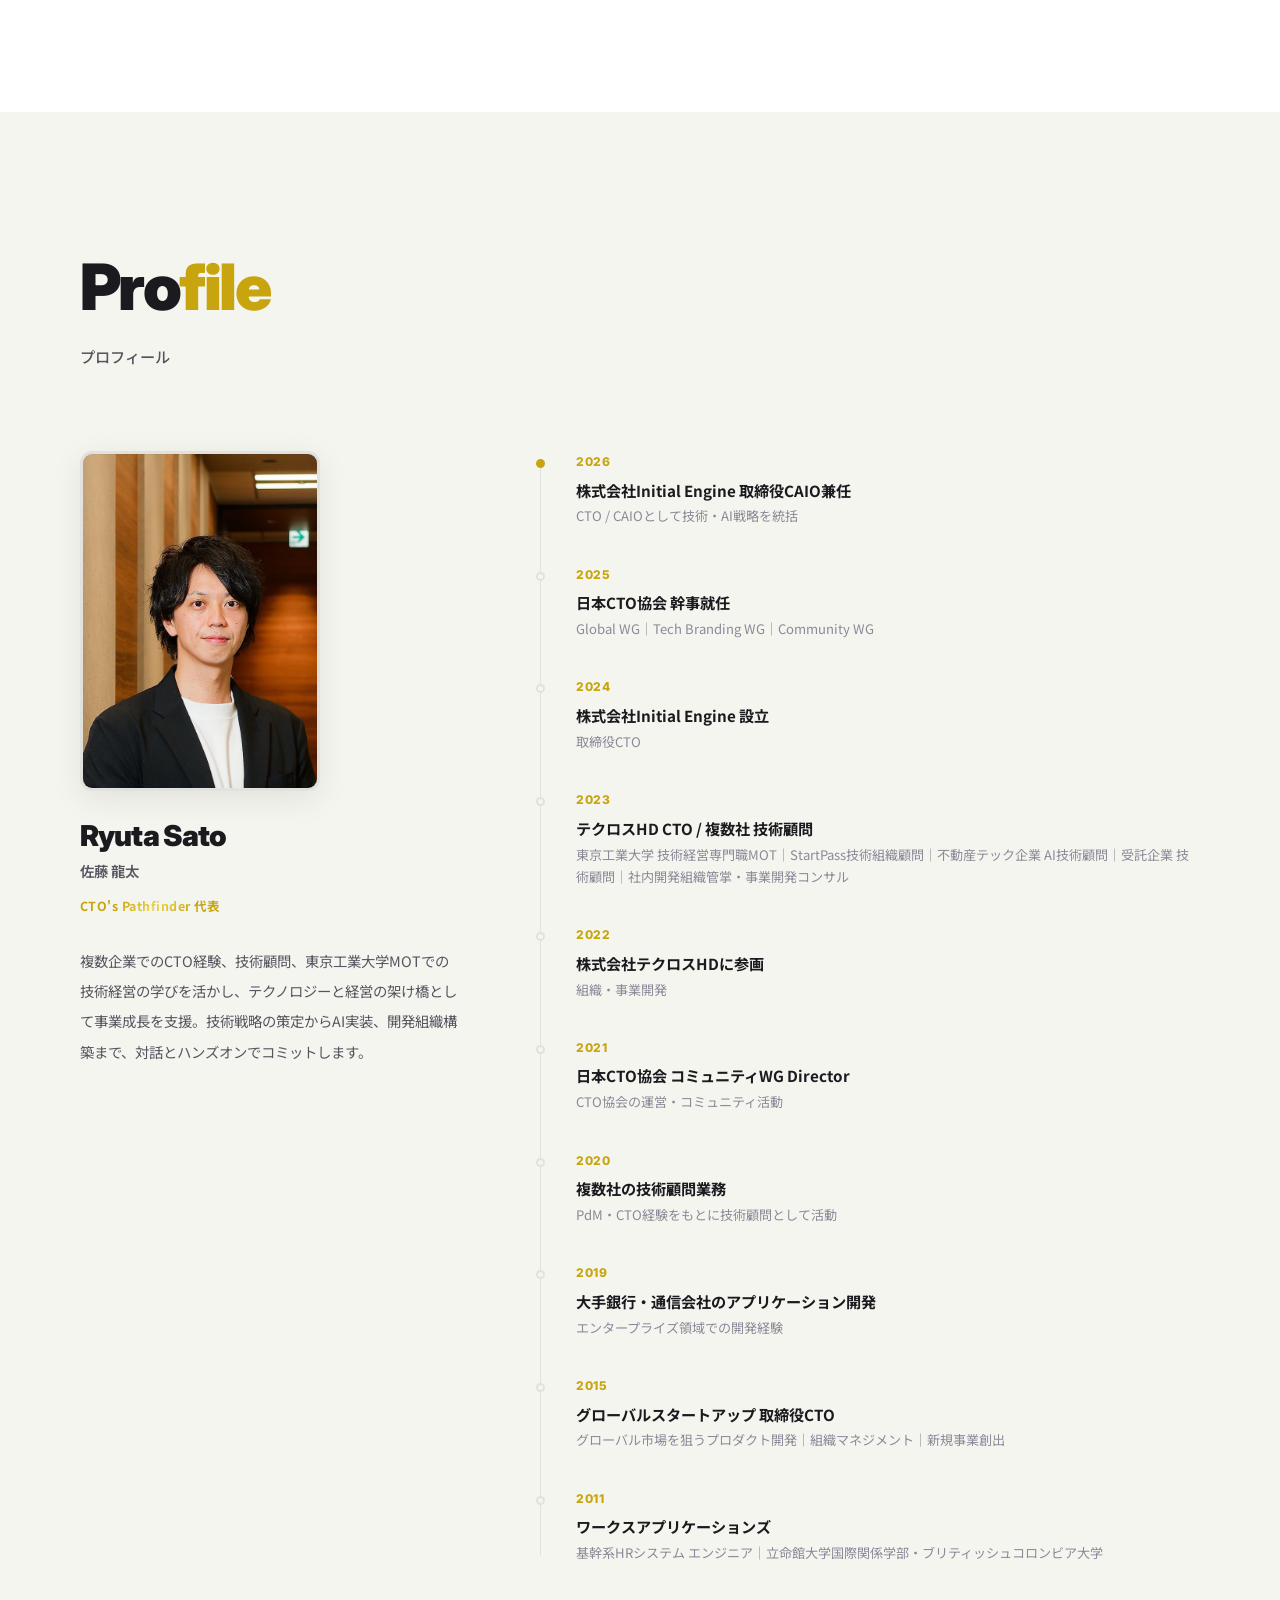
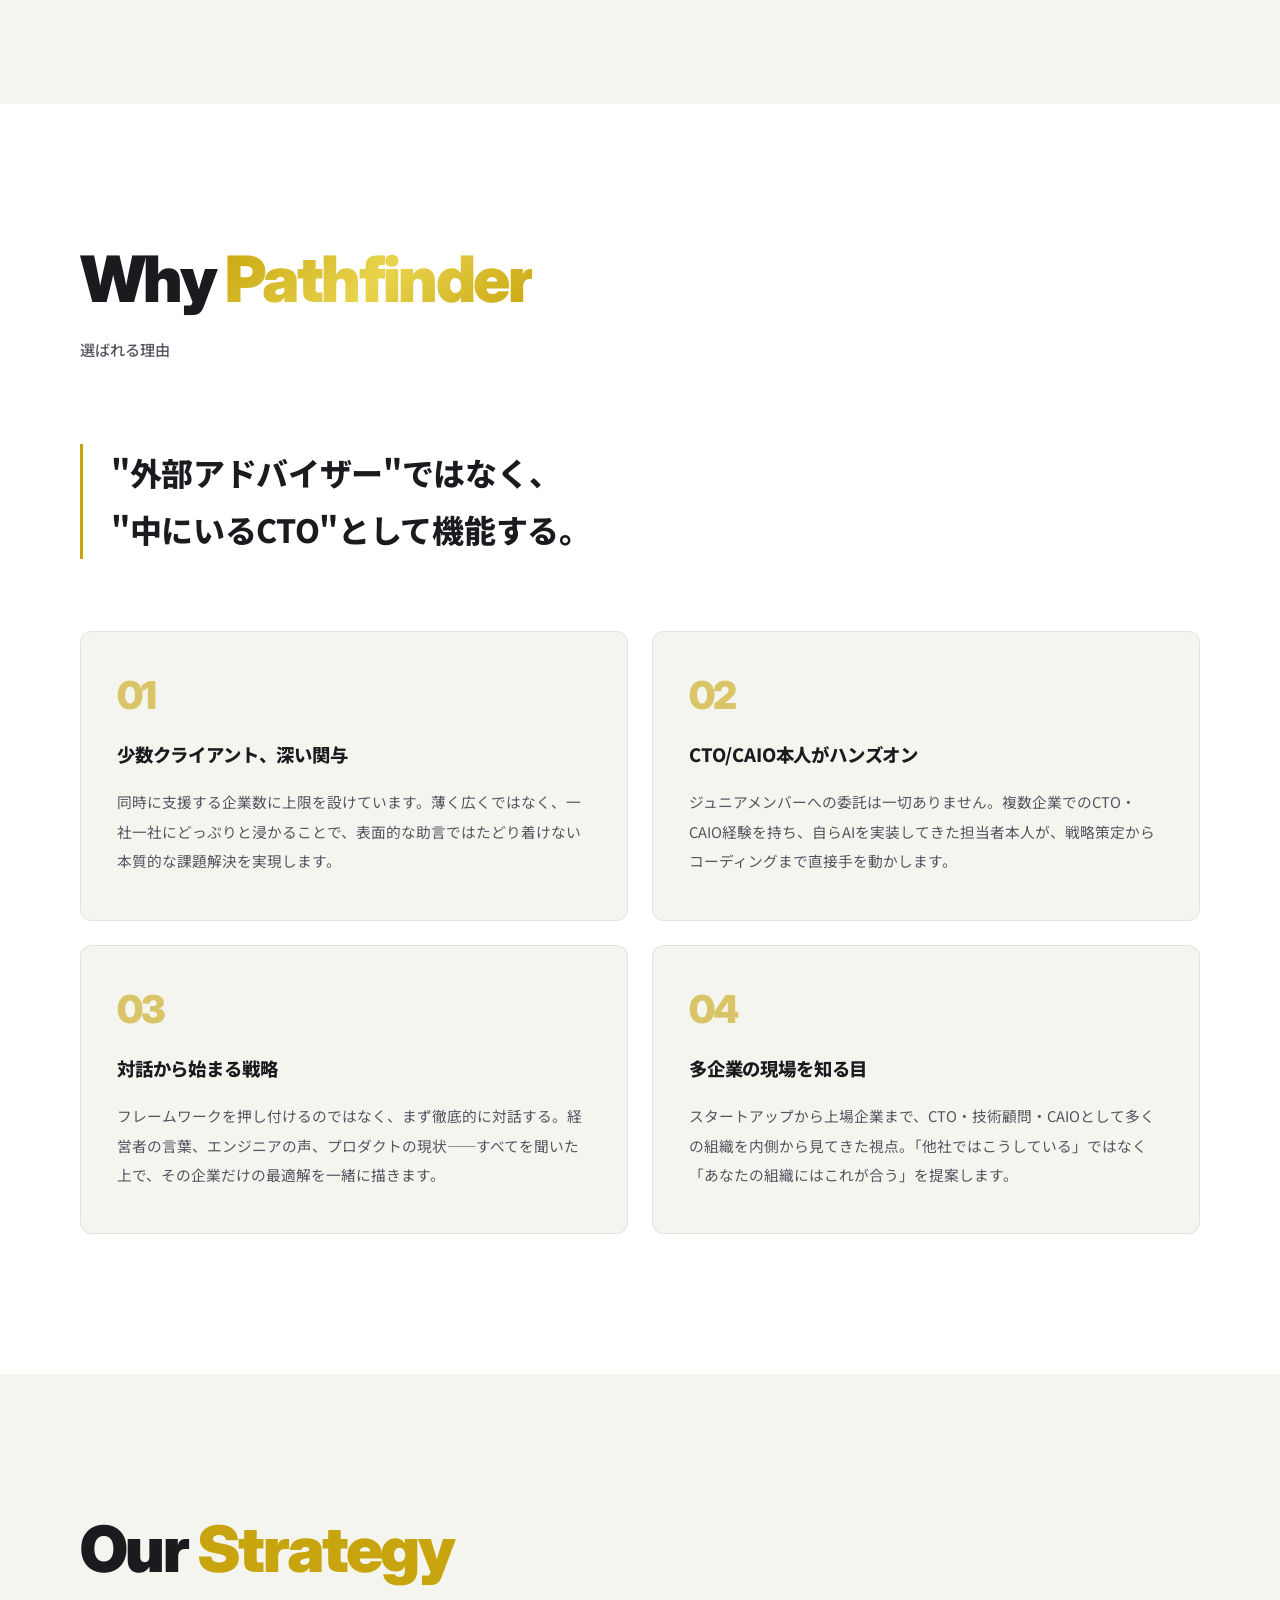
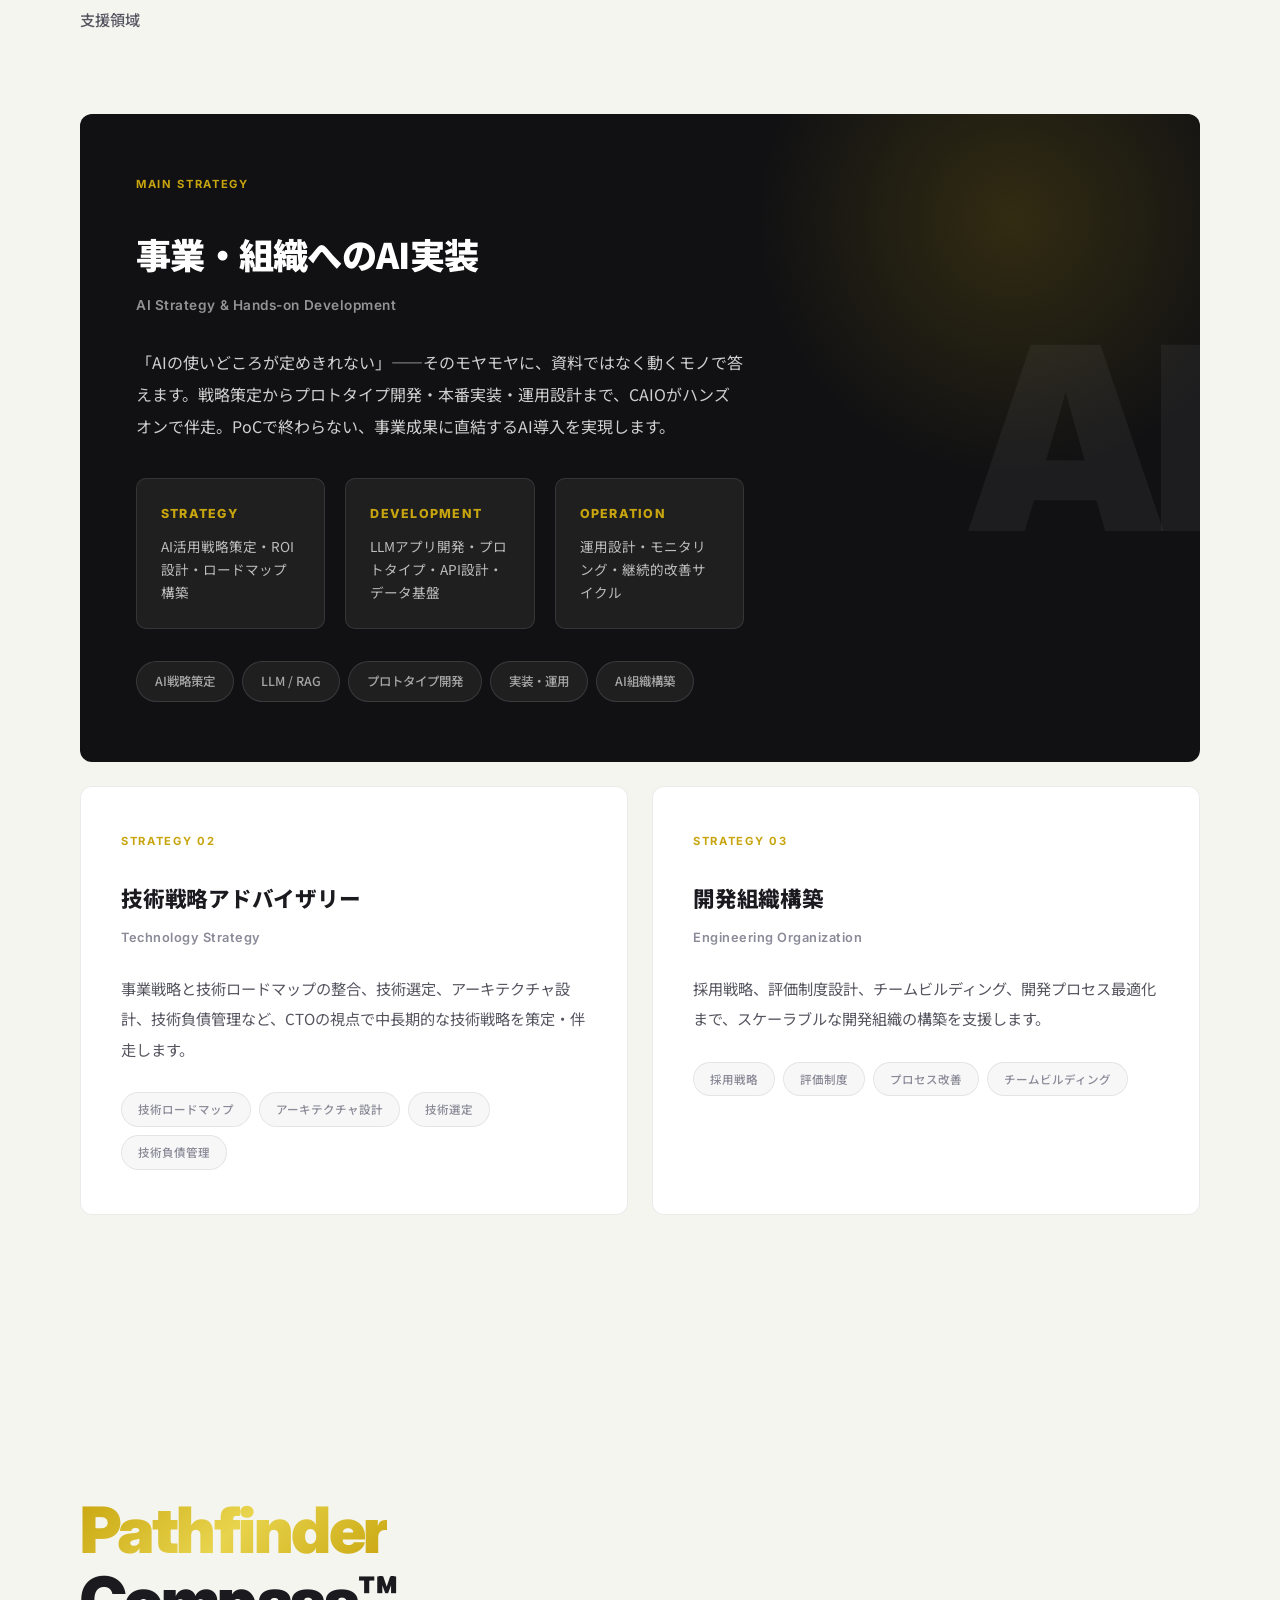
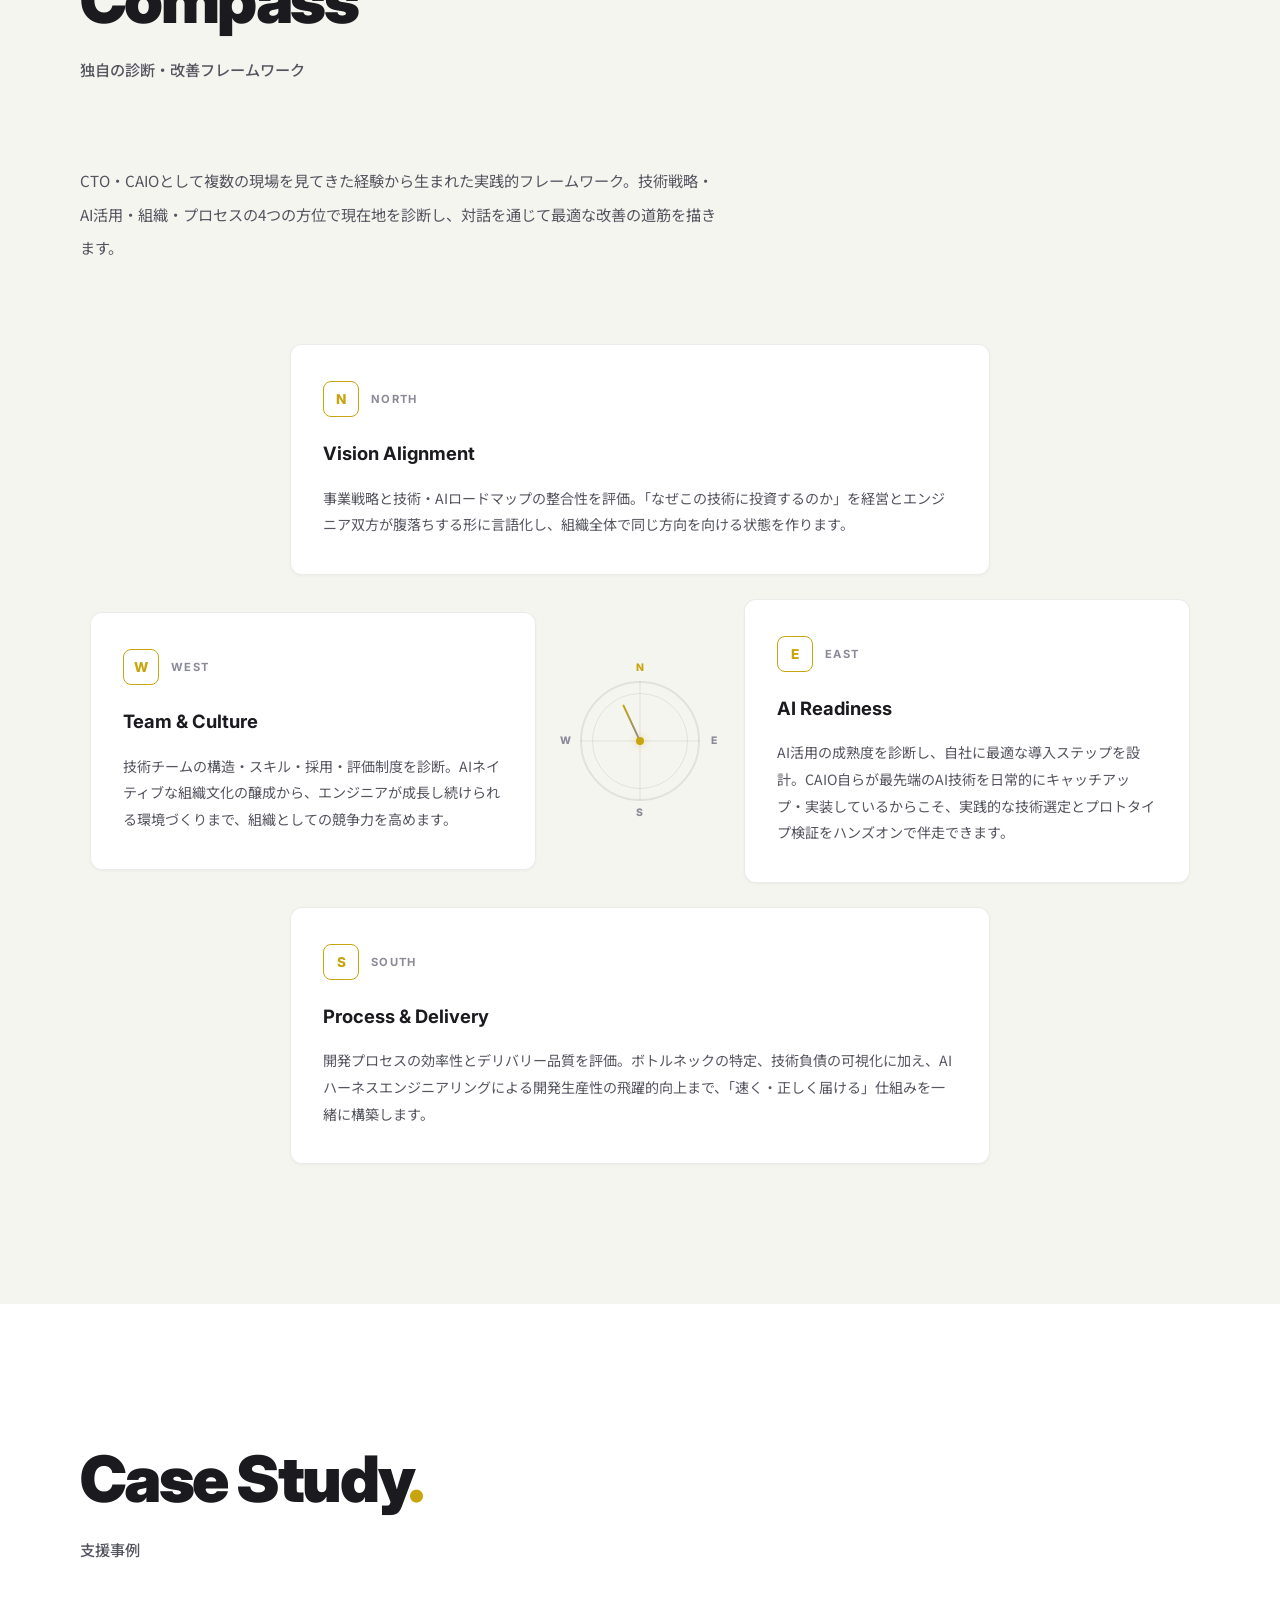
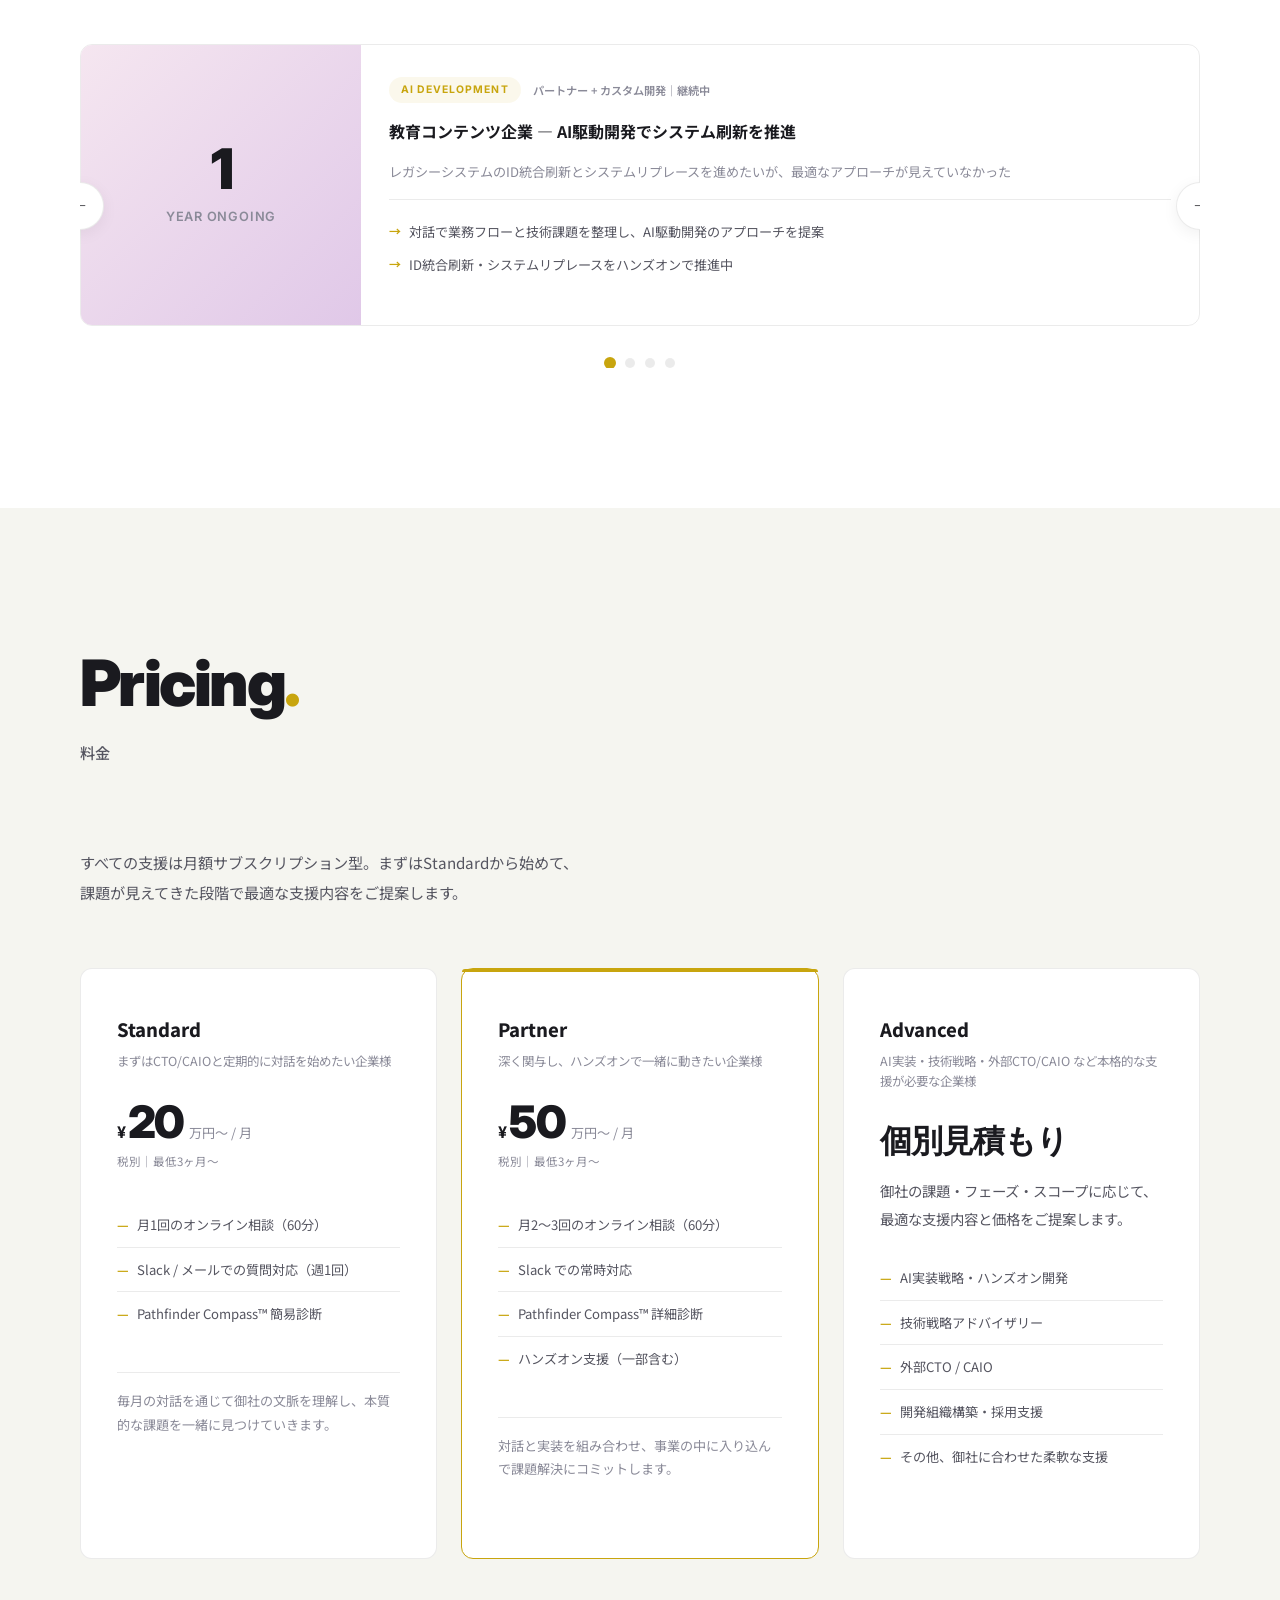
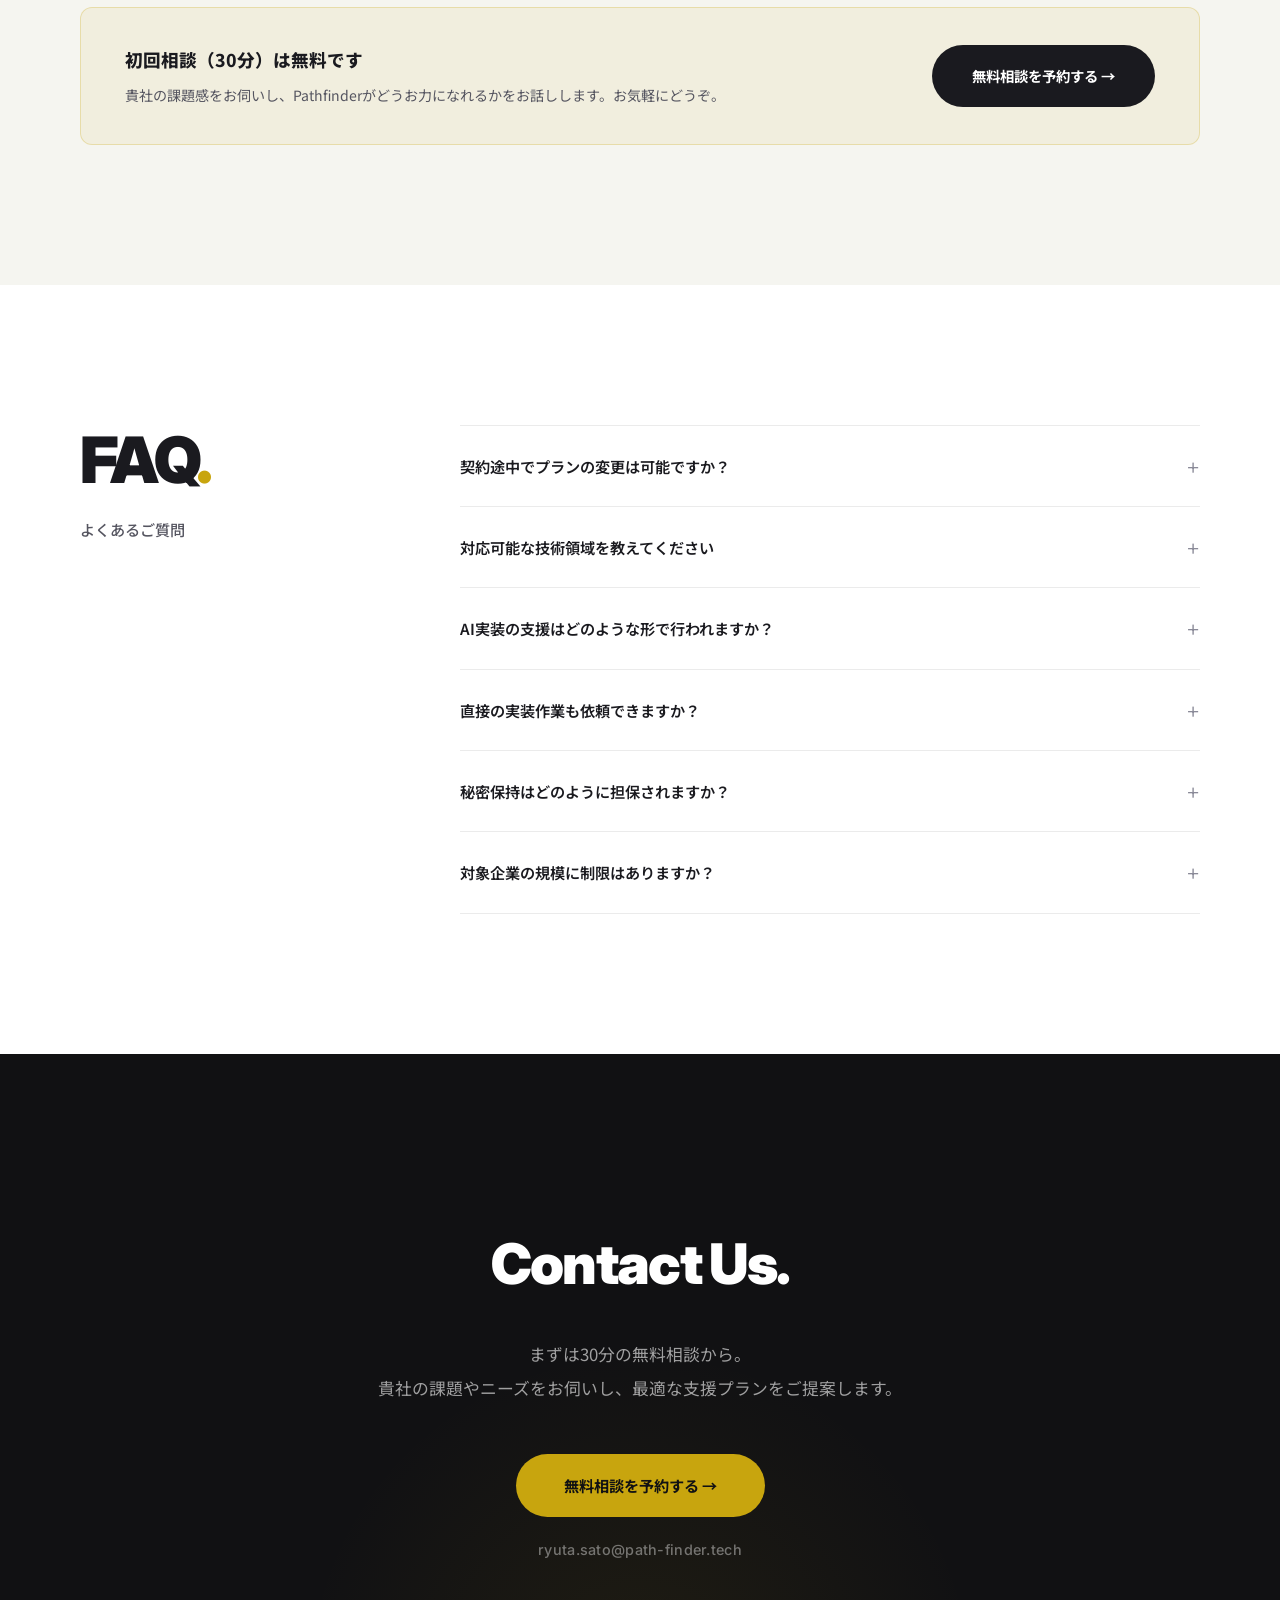
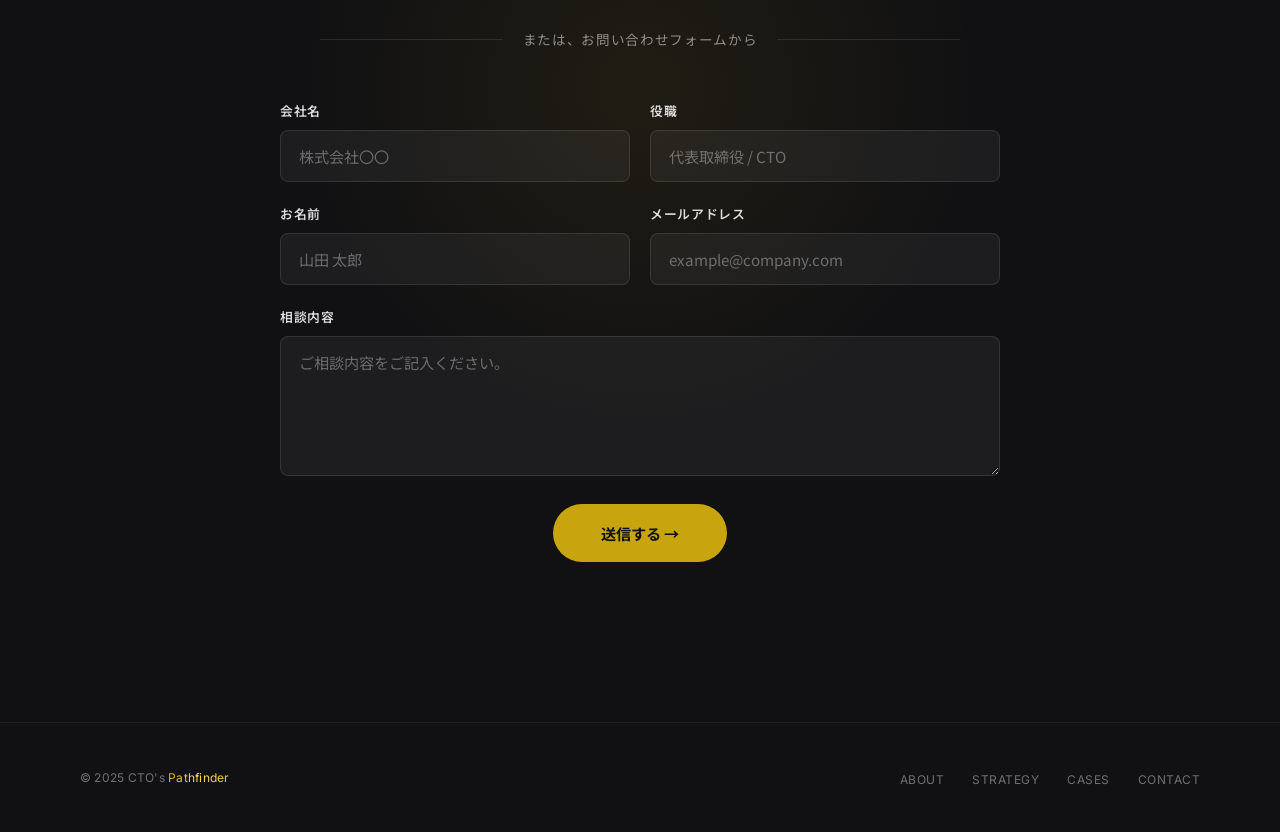
==== commit 3507c29c: "Pricing section: 2プランから3プランへ刷新 - ベースサブスクリプション(¥10万) → Standard(¥20万) / Partner(¥50万) / Advanced(個別見積" ====
--- a/index.html
+++ b/index.html
@@ -2,6 +2,8 @@
 <html lang="ja">
 <head>
   <meta charset="UTF-8" />
+  <link rel="icon" href="/favicon.ico" sizes="any" />
+  <link rel="icon" href="/favicon.png" type="image/png" />
   <!-- Google tag (gtag.js) -->
   <script async src="https://www.googletagmanager.com/gtag/js?id=G-5LH020EWQ0"></script>
   <script>
@@ -510,16 +512,16 @@
         <span class="section-en">Pricing<span class="accent">.</span></span>
         <span class="section-jp">料金</span>
       </div>
-      <p class="pricing-note fade-in">すべての支援は月額サブスクリプション型。まずはベースサブスクリプションから始めて、<br />課題が見えてきた段階で最適な支援内容をご提案します。</p>
-
-      <div class="pricing-two-col">
-
-        <div class="pricing-card featured fade-in fade-in-delay-1">
-          <div class="pricing-plan-name">ベースサブスクリプション</div>
+      <p class="pricing-note fade-in">すべての支援は月額サブスクリプション型。まずはStandardから始めて、<br />課題が見えてきた段階で最適な支援内容をご提案します。</p>
+
+      <div class="pricing-three-col">
+
+        <div class="pricing-card fade-in fade-in-delay-1">
+          <div class="pricing-plan-name">Standard</div>
           <div class="pricing-target">まずはCTO/CAIOと定期的に対話を始めたい企業様</div>
           <div class="pricing-amount">
             <span class="yen">¥</span>
-            <span class="number">10</span>
+            <span class="number">20</span>
             <span class="unit">万円〜 / 月</span>
           </div>
           <div class="pricing-tax">税別｜最低3ヶ月〜</div>
@@ -531,8 +533,26 @@
           <p class="pricing-card-note">毎月の対話を通じて御社の文脈を理解し、本質的な課題を一緒に見つけていきます。</p>
         </div>
 
-        <div class="pricing-card pricing-custom fade-in fade-in-delay-2">
-          <div class="pricing-plan-name">カスタムプラン</div>
+        <div class="pricing-card featured fade-in fade-in-delay-2">
+          <div class="pricing-plan-name">Partner</div>
+          <div class="pricing-target">深く関与し、ハンズオンで一緒に動きたい企業様</div>
+          <div class="pricing-amount">
+            <span class="yen">¥</span>
+            <span class="number">50</span>
+            <span class="unit">万円〜 / 月</span>
+          </div>
+          <div class="pricing-tax">税別｜最低3ヶ月〜</div>
+          <ul class="pricing-features">
+            <li>月2〜3回のオンライン相談（60分）</li>
+            <li>Slack での常時対応</li>
+            <li>Pathfinder Compass™ 詳細診断</li>
+            <li>ハンズオン支援（一部含む）</li>
+          </ul>
+          <p class="pricing-card-note">対話と実装を組み合わせ、事業の中に入り込んで課題解決にコミットします。</p>
+        </div>
+
+        <div class="pricing-card pricing-custom fade-in fade-in-delay-3">
+          <div class="pricing-plan-name">Advanced</div>
           <div class="pricing-target">AI実装・技術戦略・外部CTO/CAIO など本格的な支援が必要な企業様</div>
           <div class="pricing-custom-label">個別見積もり</div>
           <p class="pricing-custom-desc">御社の課題・フェーズ・スコープに応じて、最適な支援内容と価格をご提案します。</p>
@@ -636,6 +656,7 @@
       </div>
 
       <form class="contact-form fade-in" action="https://formspree.io/f/mgoppzkd" method="POST">
+        <input type="hidden" name="_next" value="https://cto-pathfinder.com/thanks.html" />
         <div class="contact-form-row">
           <div class="contact-form-group">
             <label for="company">会社名</label>
--- a/css/style.css
+++ b/css/style.css
@@ -1465,6 +1465,13 @@
   margin-bottom: 48px;
 }
 
+.pricing-three-col {
+  display: grid;
+  grid-template-columns: repeat(3, 1fr);
+  gap: 24px;
+  margin-bottom: 48px;
+}
+
 .pricing-card-note {
   font-size: 0.82rem;
   color: var(--color-text-muted);
@@ -2005,7 +2012,8 @@
   }
 
   .pricing-grid,
-  .pricing-two-col {
+  .pricing-two-col,
+  .pricing-three-col {
     grid-template-columns: 1fr;
     max-width: 480px;
   }
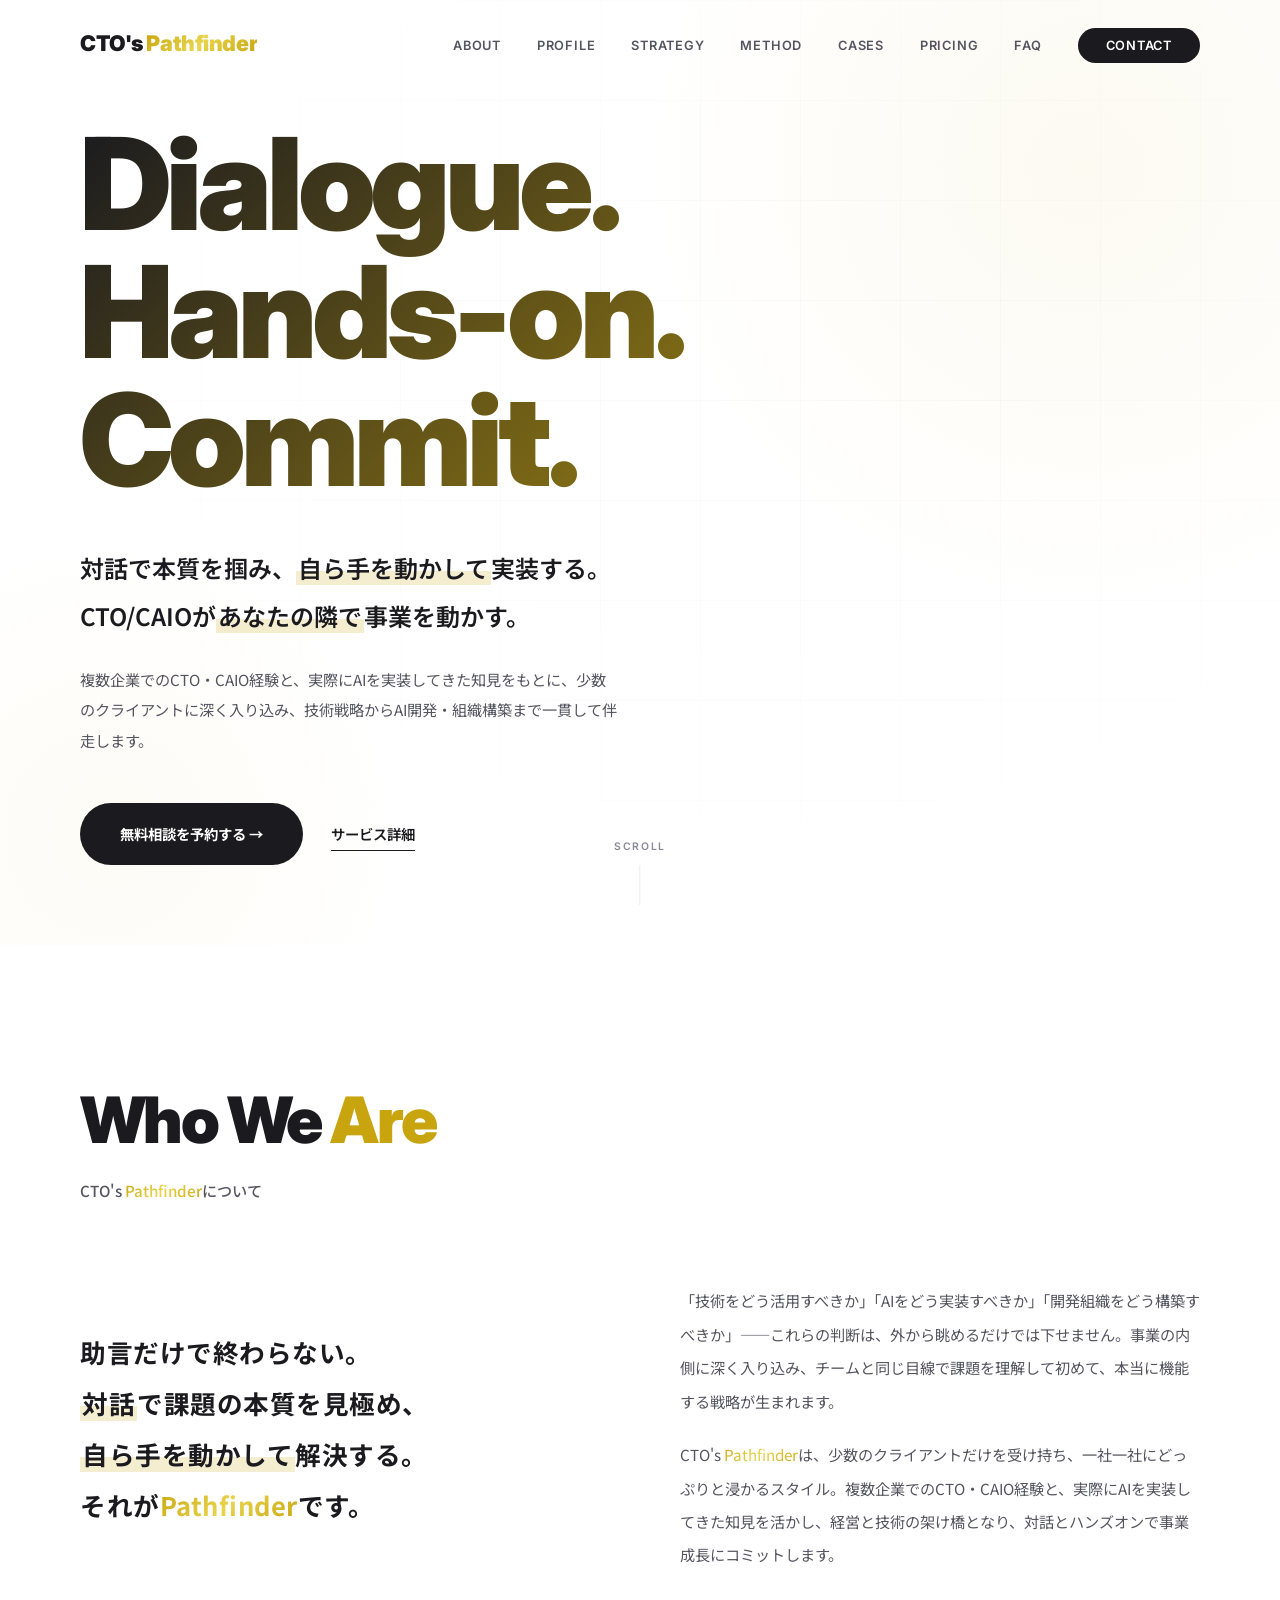
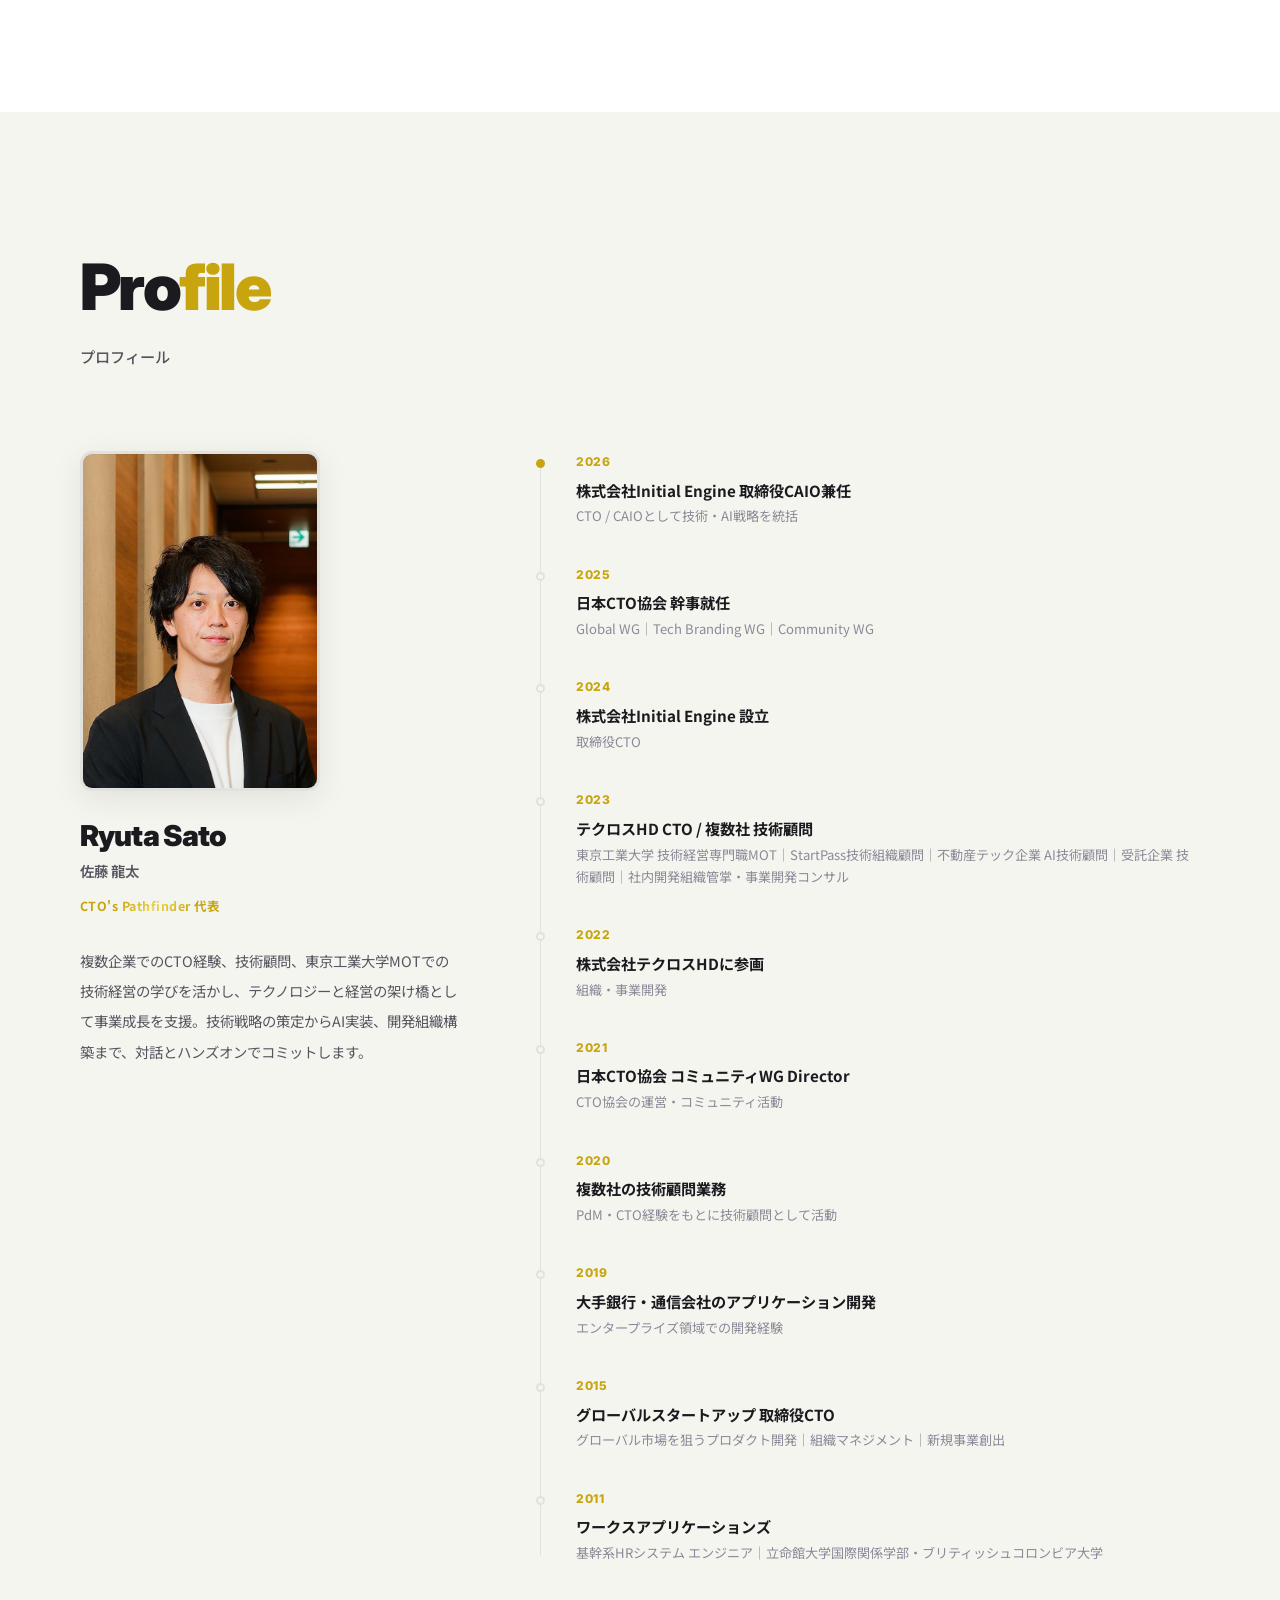
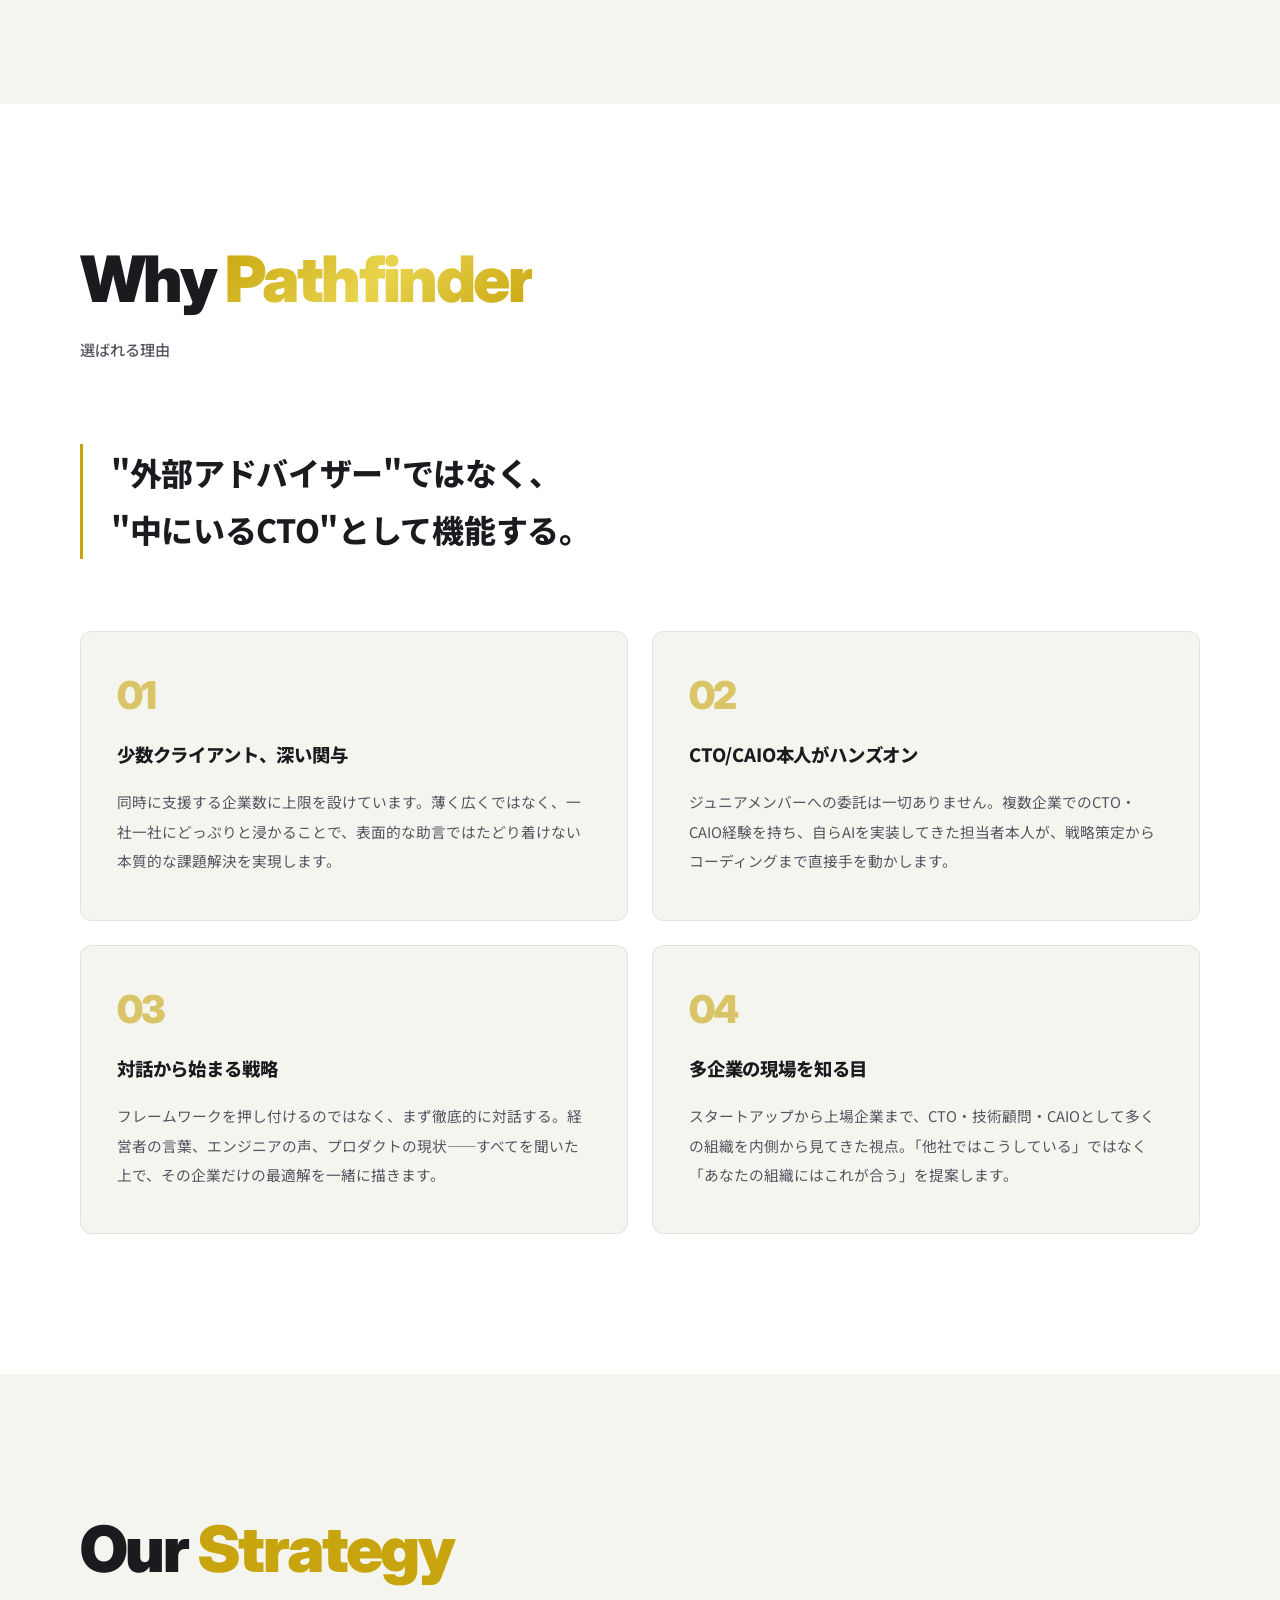
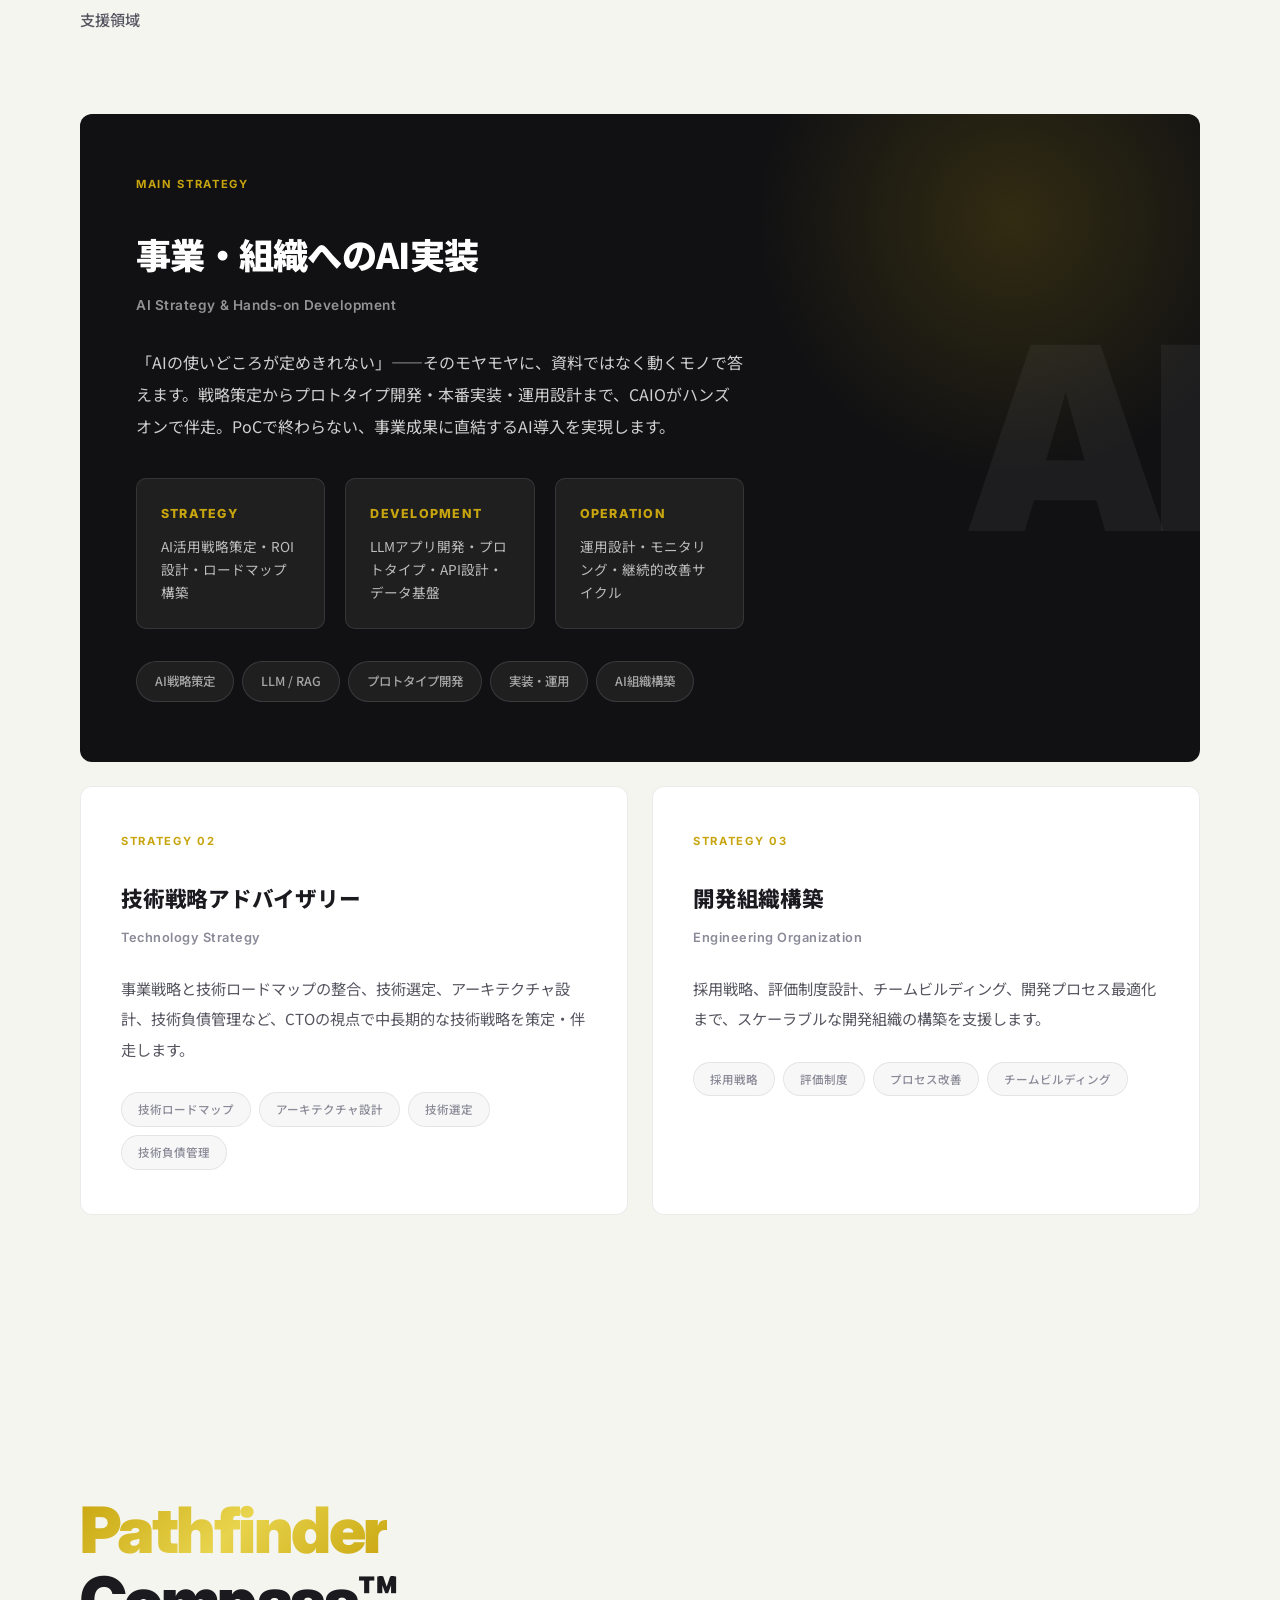
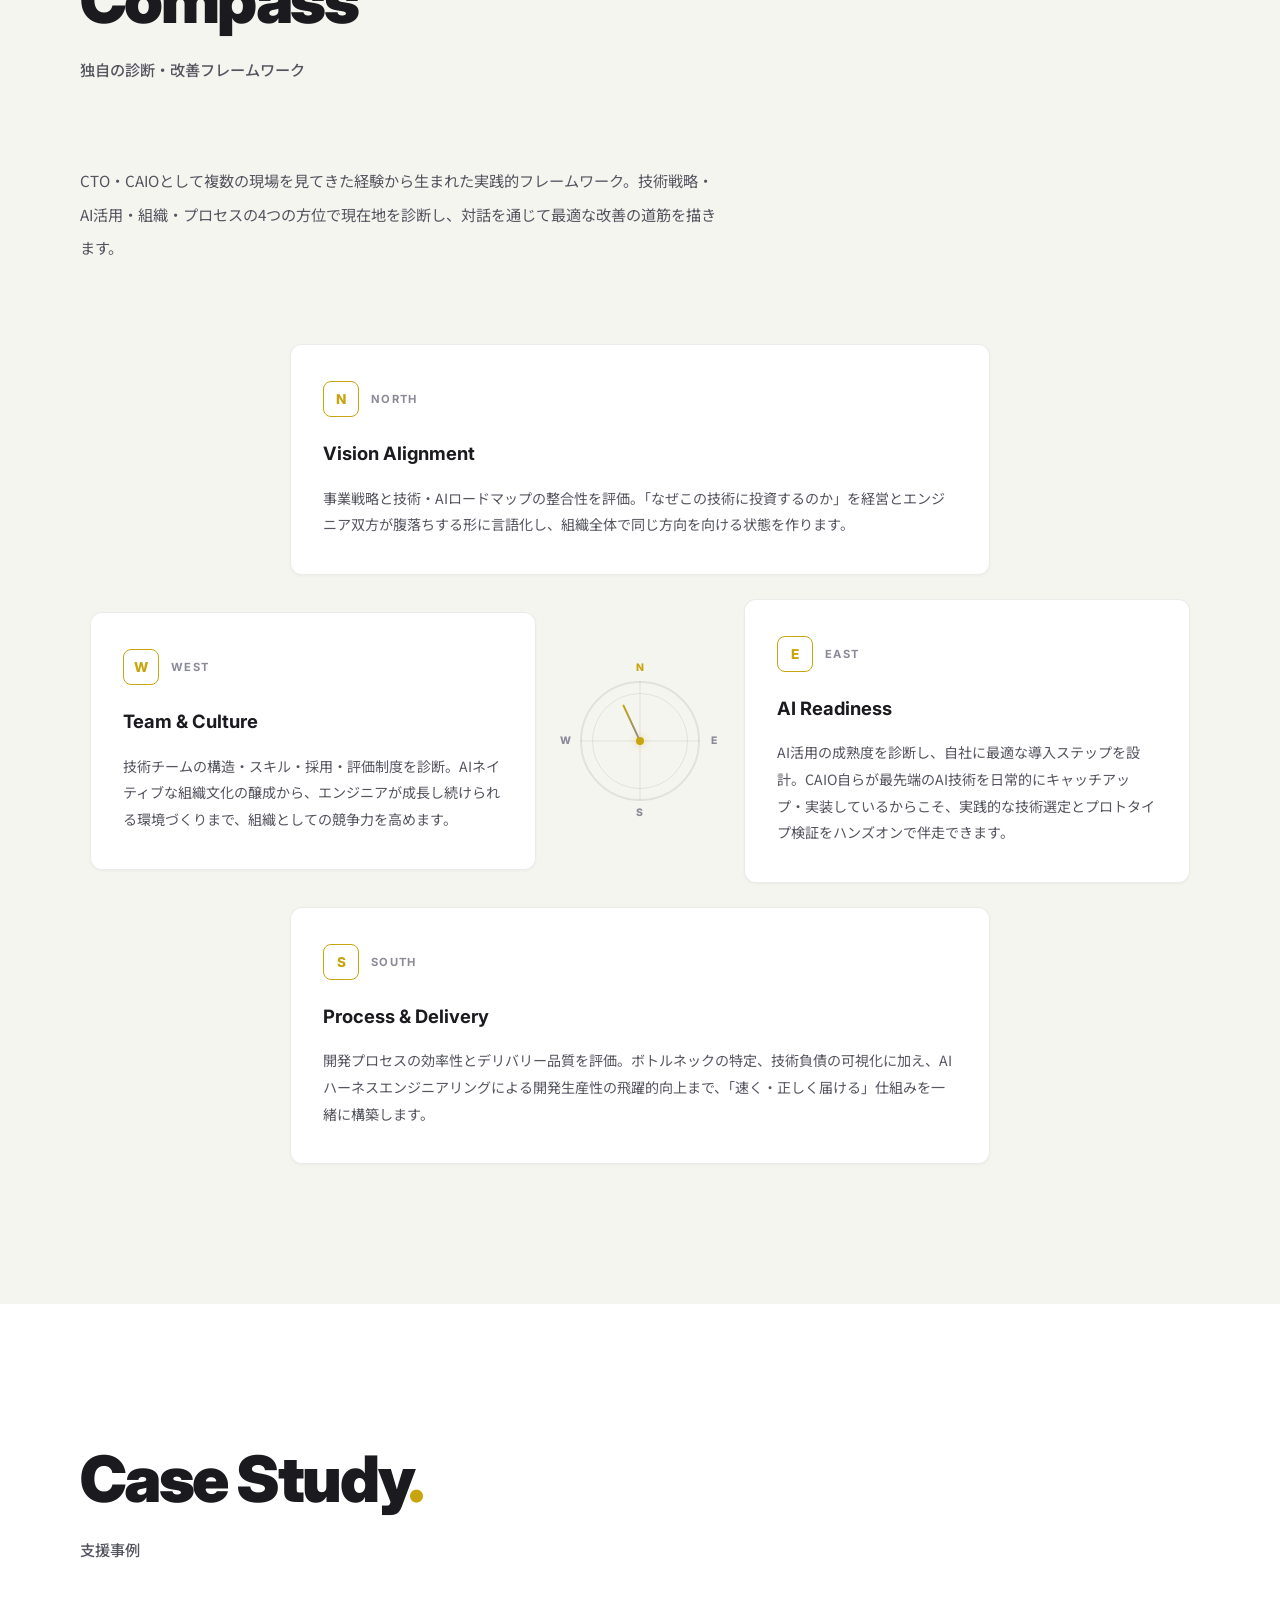
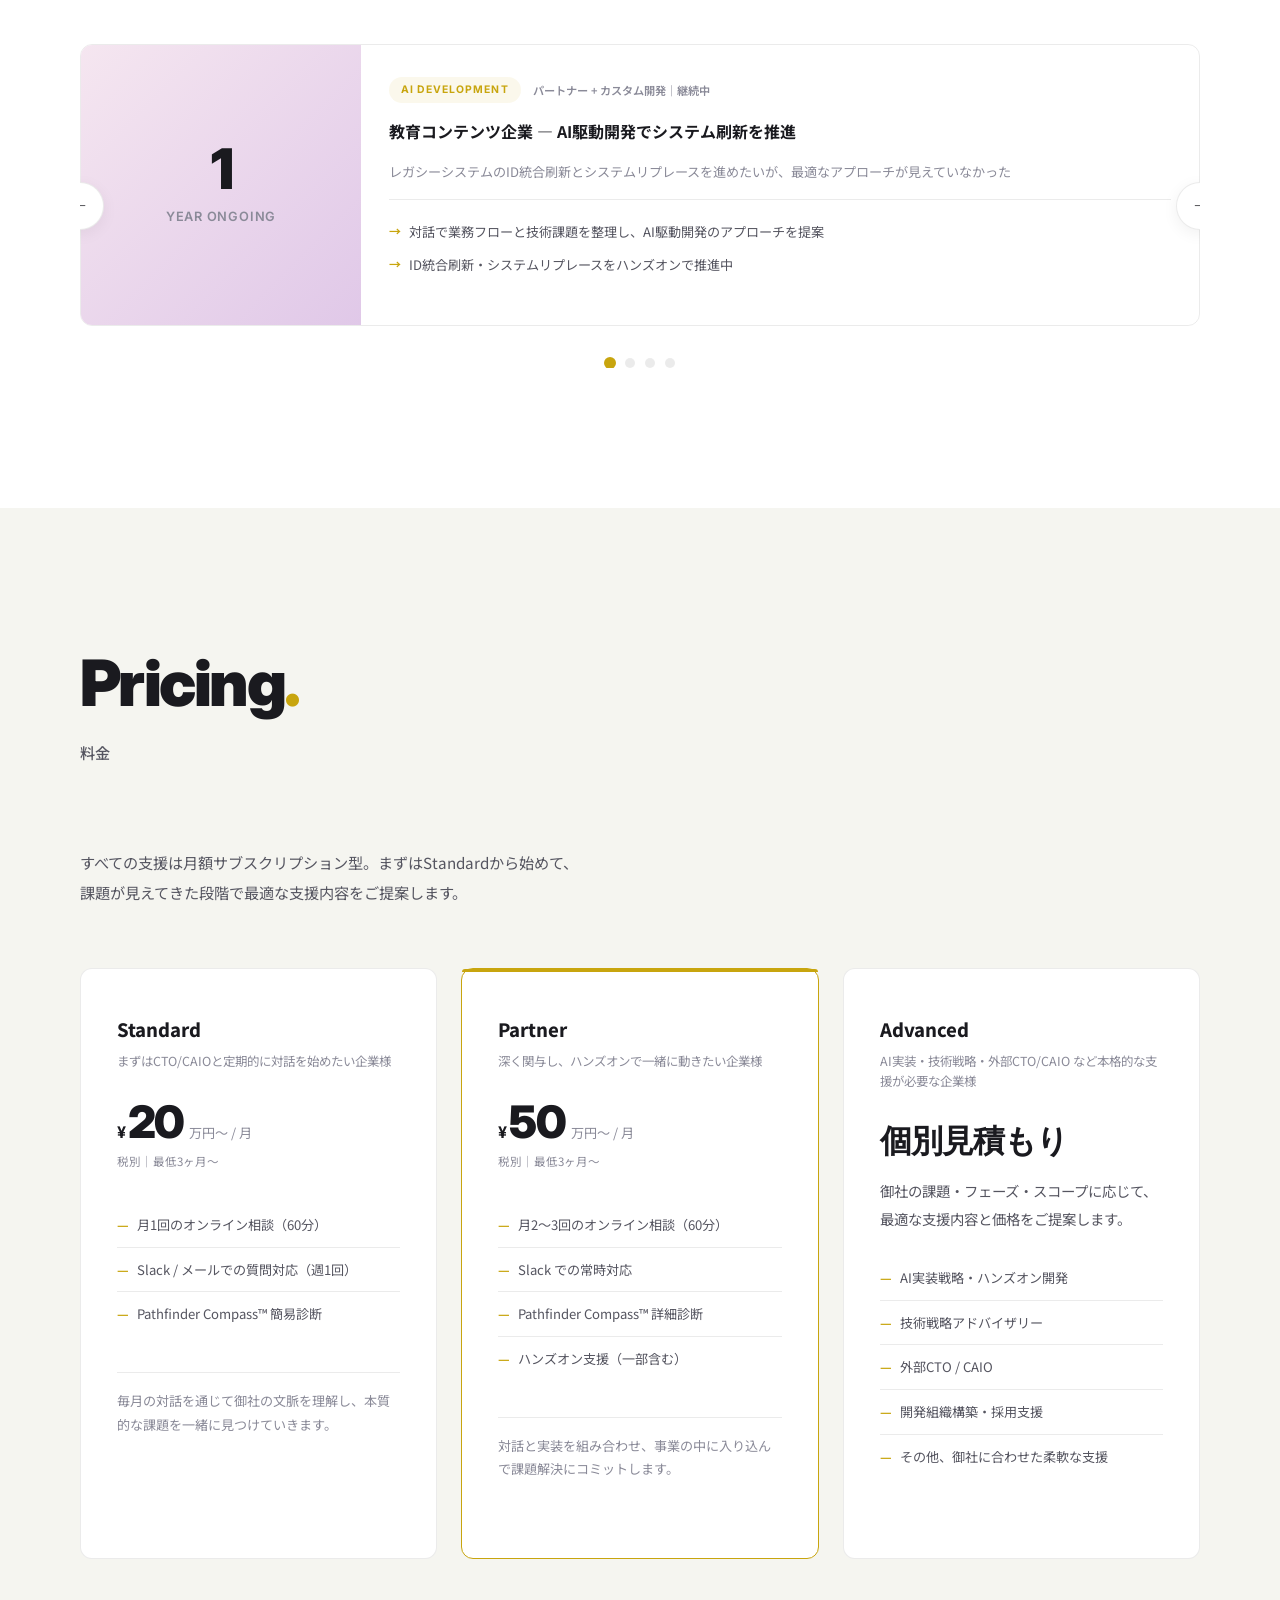
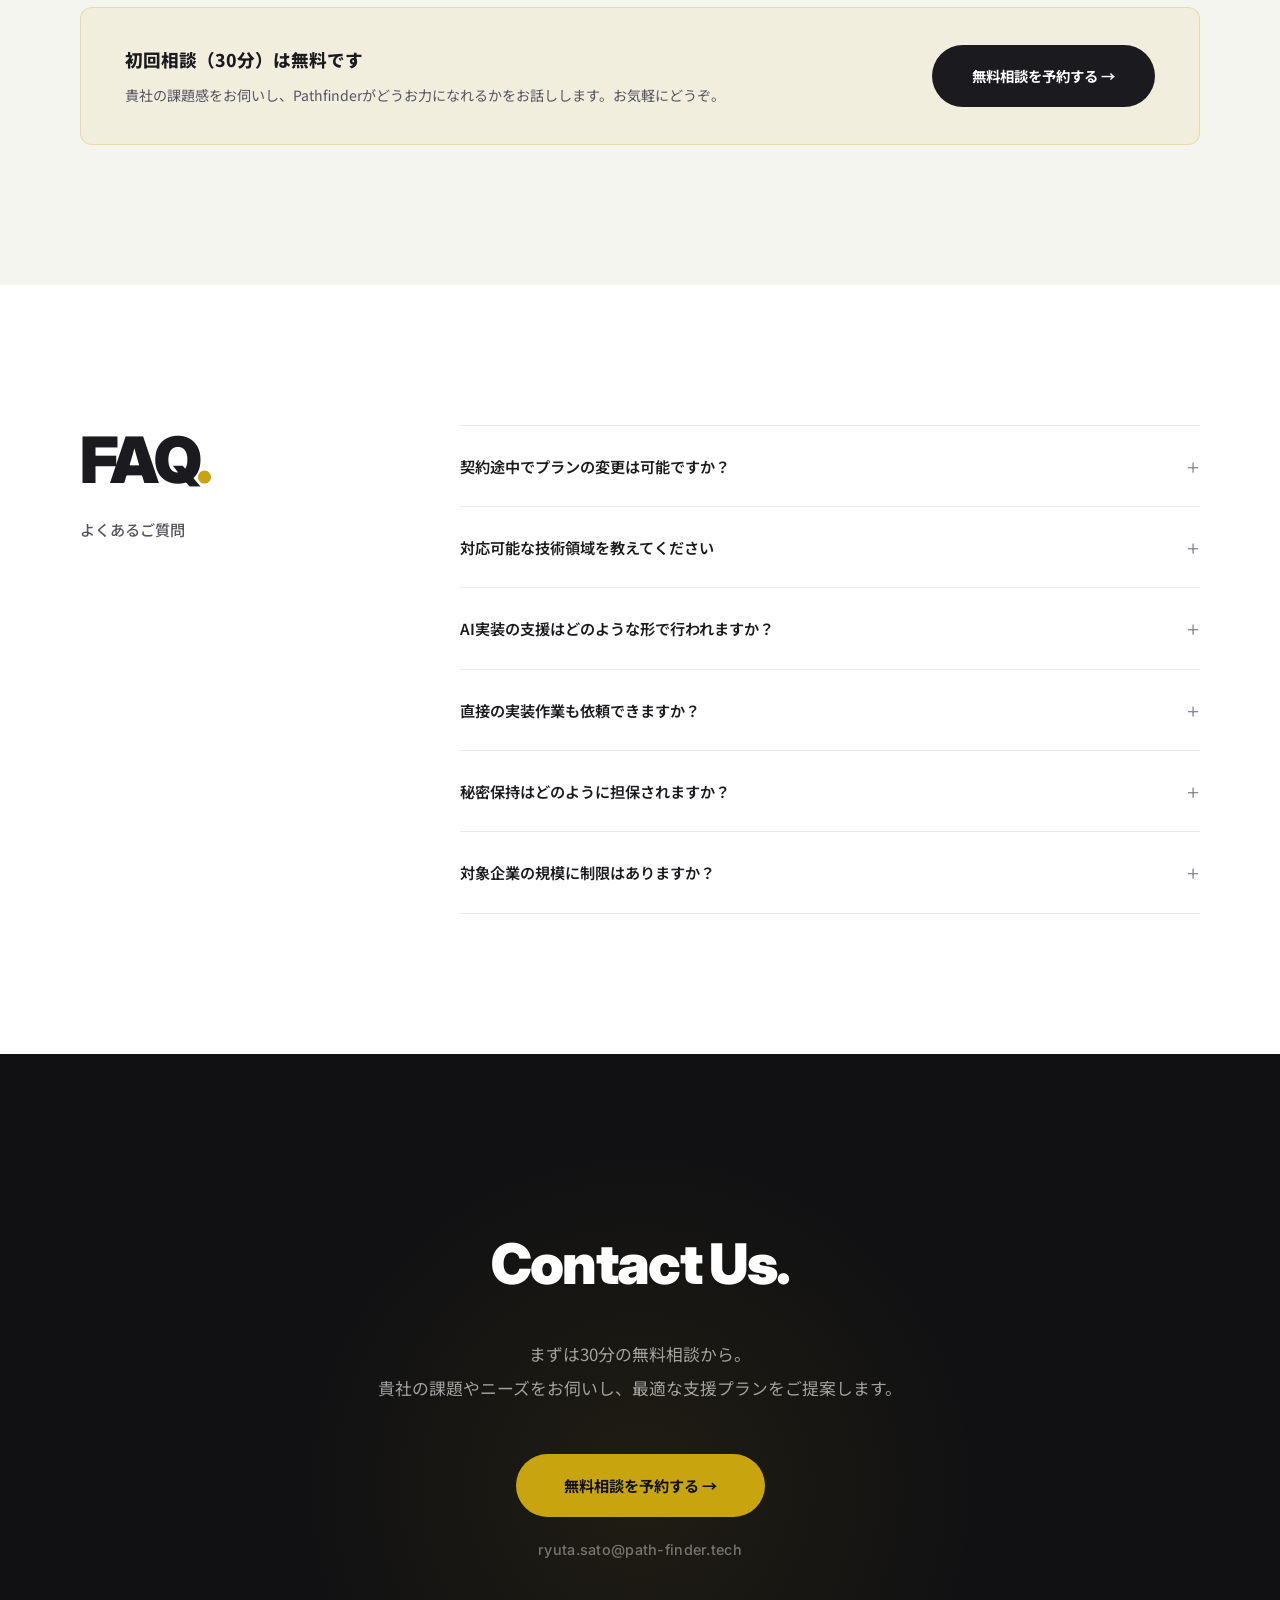
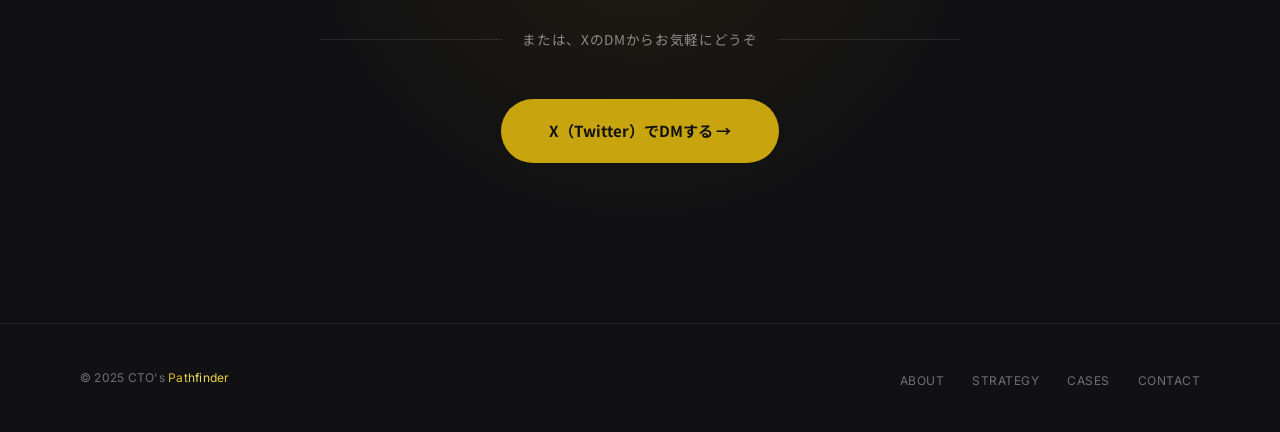
==== commit 0f4706cc: "Replace contact form with X DM link 問い合わせフォームを削除し、XのDMリンクに置き換え  Co-Authored-By: Claude Opus 4.6 (1M " ====
--- a/index.html
+++ b/index.html
@@ -652,37 +652,12 @@
       </div>
 
       <div class="contact-divider fade-in">
-        <span>または、お問い合わせフォームから</span>
-      </div>
-
-      <form class="contact-form fade-in" action="https://formspree.io/f/mgoppzkd" method="POST">
-        <input type="hidden" name="_next" value="https://cto-pathfinder.com/thanks.html" />
-        <div class="contact-form-row">
-          <div class="contact-form-group">
-            <label for="company">会社名</label>
-            <input type="text" id="company" name="company" placeholder="株式会社〇〇" required />
-          </div>
-          <div class="contact-form-group">
-            <label for="position">役職</label>
-            <input type="text" id="position" name="position" placeholder="代表取締役 / CTO" required />
-          </div>
-        </div>
-        <div class="contact-form-row">
-          <div class="contact-form-group">
-            <label for="name">お名前</label>
-            <input type="text" id="name" name="name" placeholder="山田 太郎" required />
-          </div>
-          <div class="contact-form-group">
-            <label for="email">メールアドレス</label>
-            <input type="email" id="email" name="email" placeholder="example@company.com" required />
-          </div>
-        </div>
-        <div class="contact-form-group">
-          <label for="message">相談内容</label>
-          <textarea id="message" name="message" rows="5" placeholder="ご相談内容をご記入ください。" required></textarea>
-        </div>
-        <button type="submit" class="btn-cta contact-form-submit">送信する →</button>
-      </form>
+        <span>または、XのDMからお気軽にどうぞ</span>
+      </div>
+
+      <div class="fade-in" style="text-align:center;">
+        <a href="https://x.com/ryuuchamfree" target="_blank" rel="noopener noreferrer" class="btn-cta" style="display:inline-block;">X（Twitter）でDMする →</a>
+      </div>
     </div>
   </section>
 
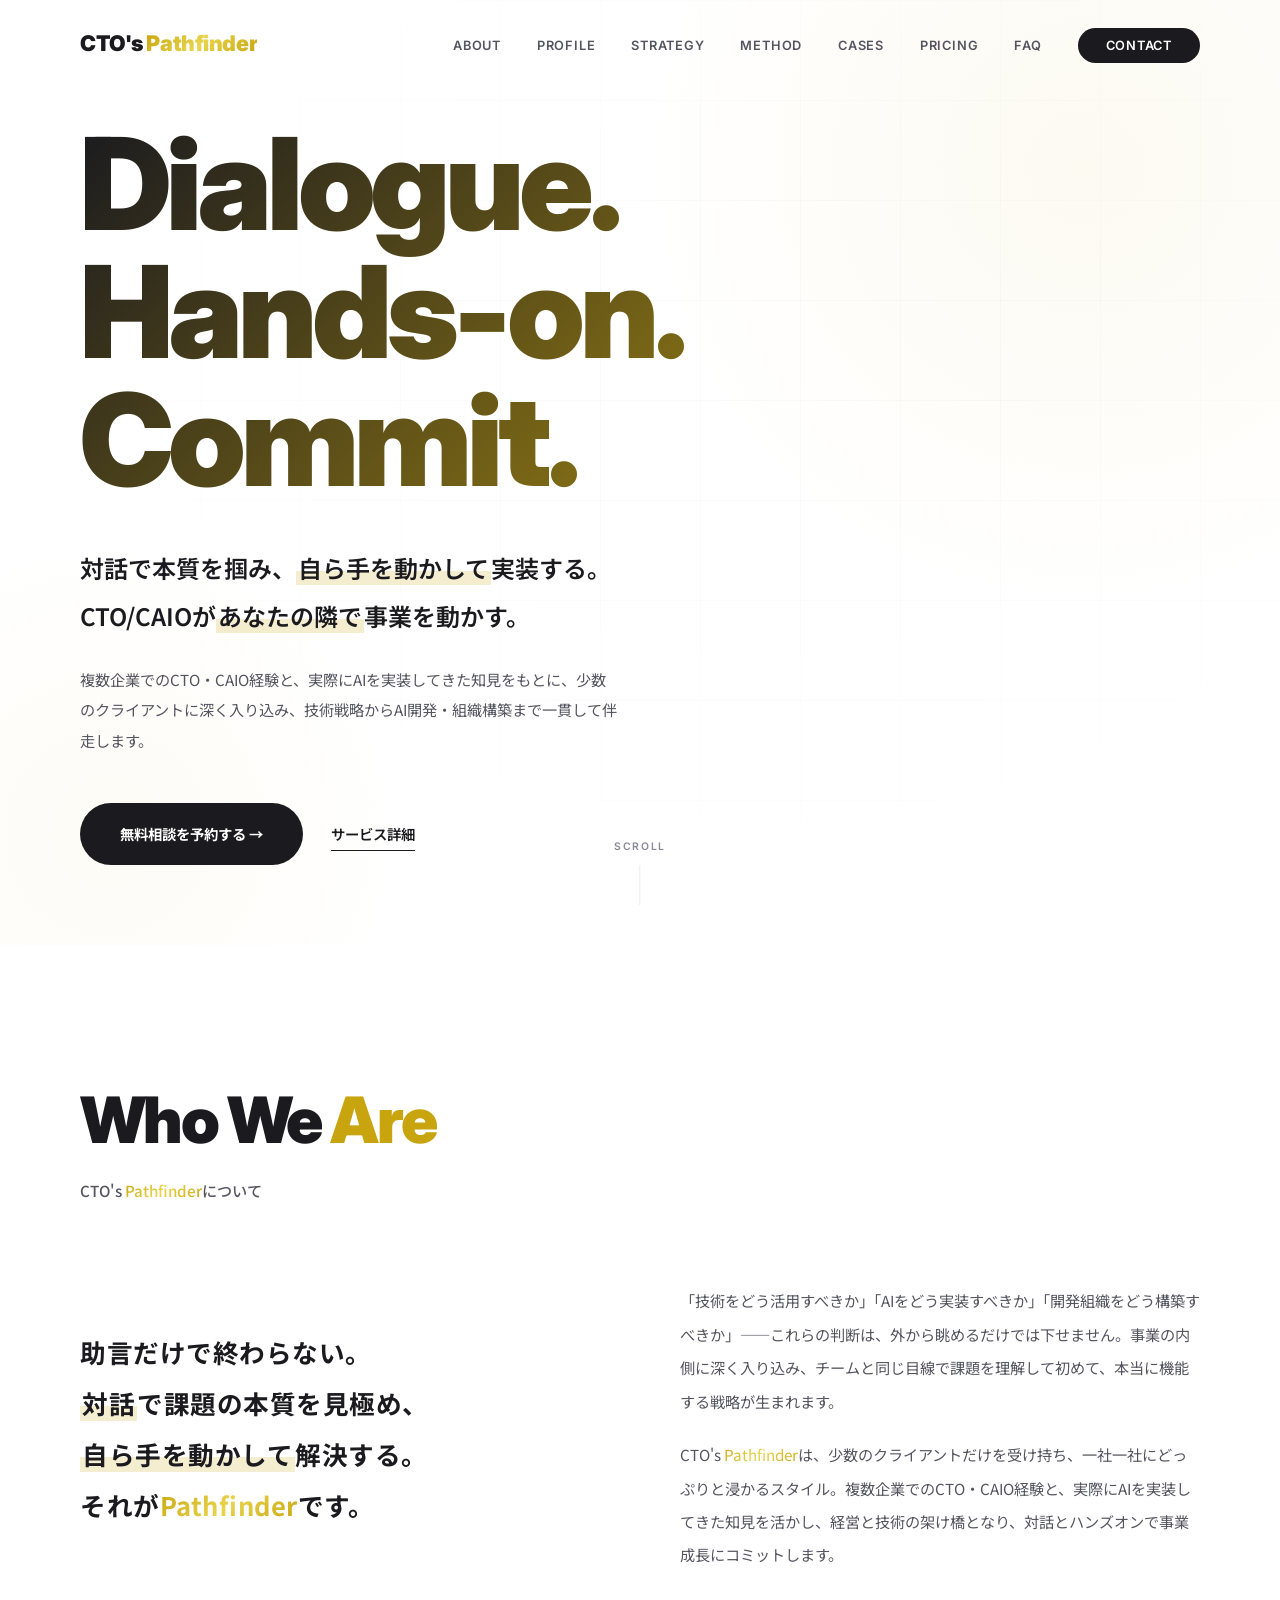
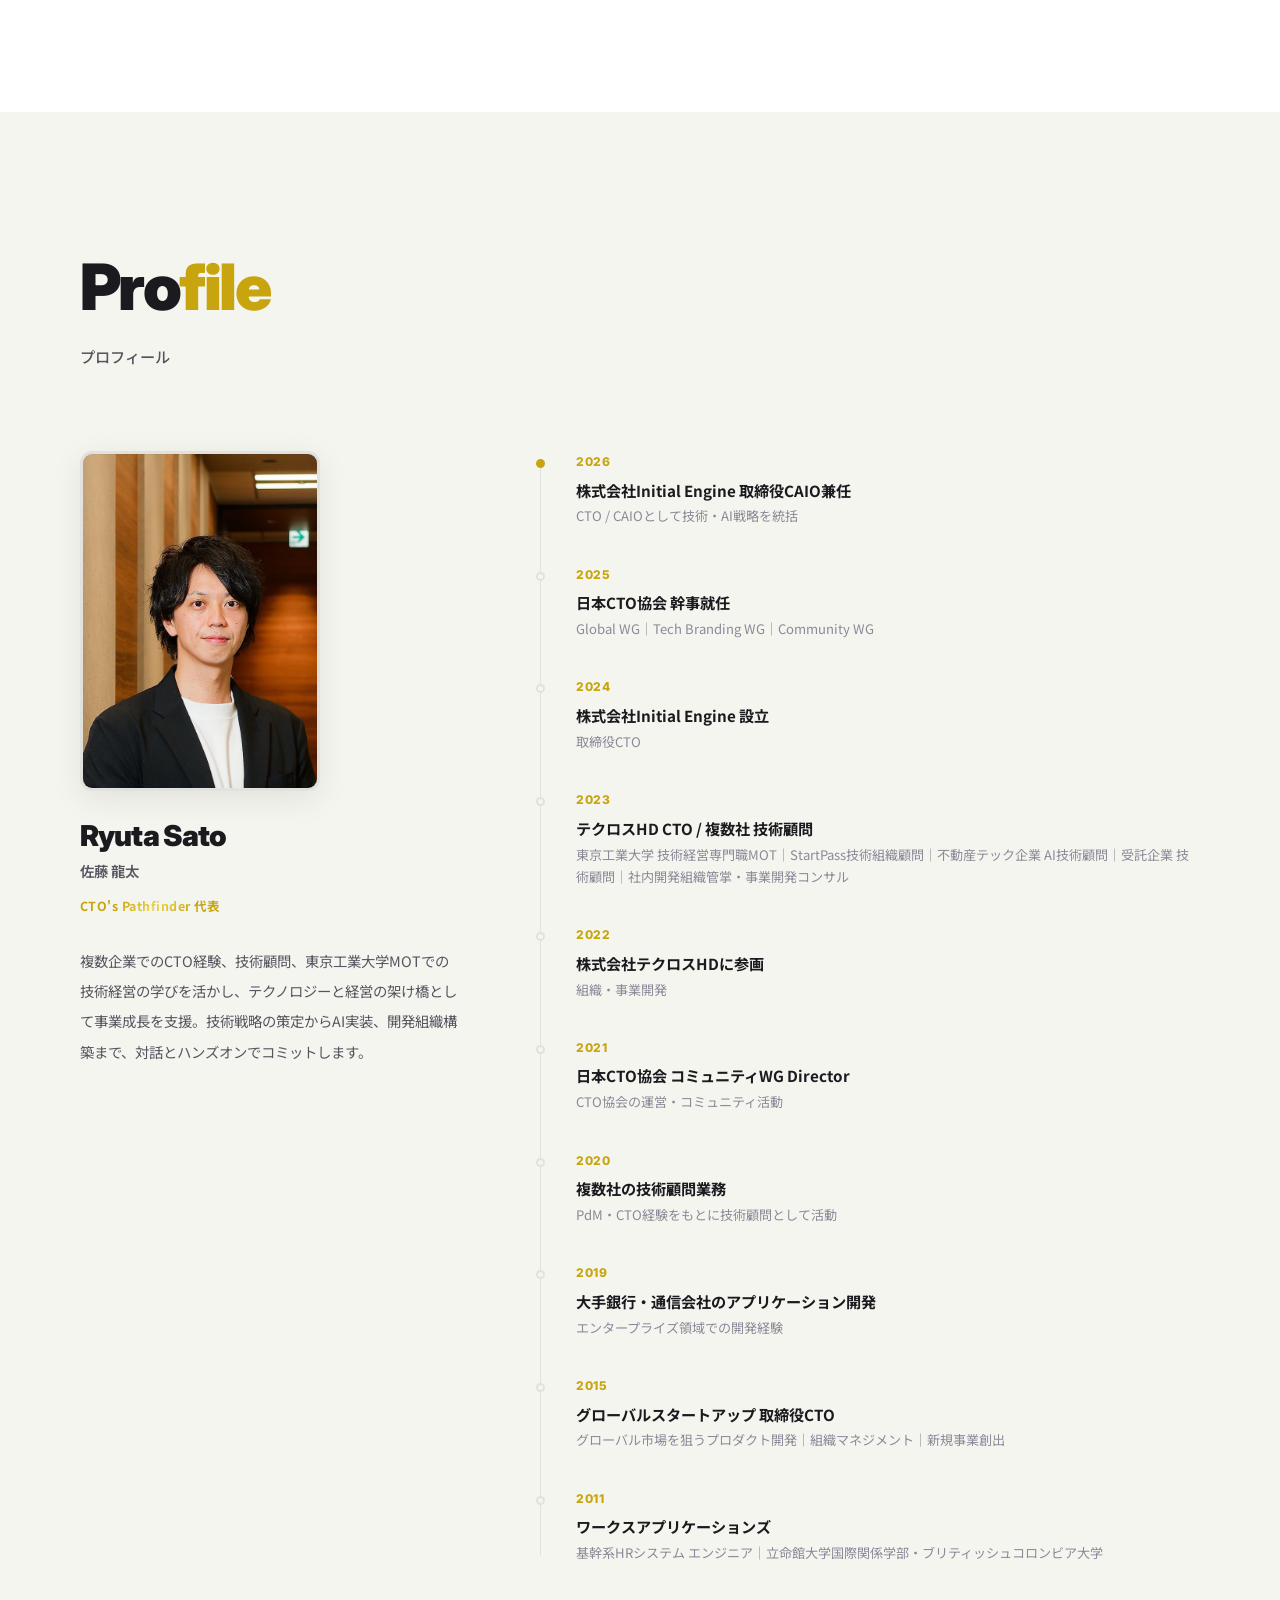
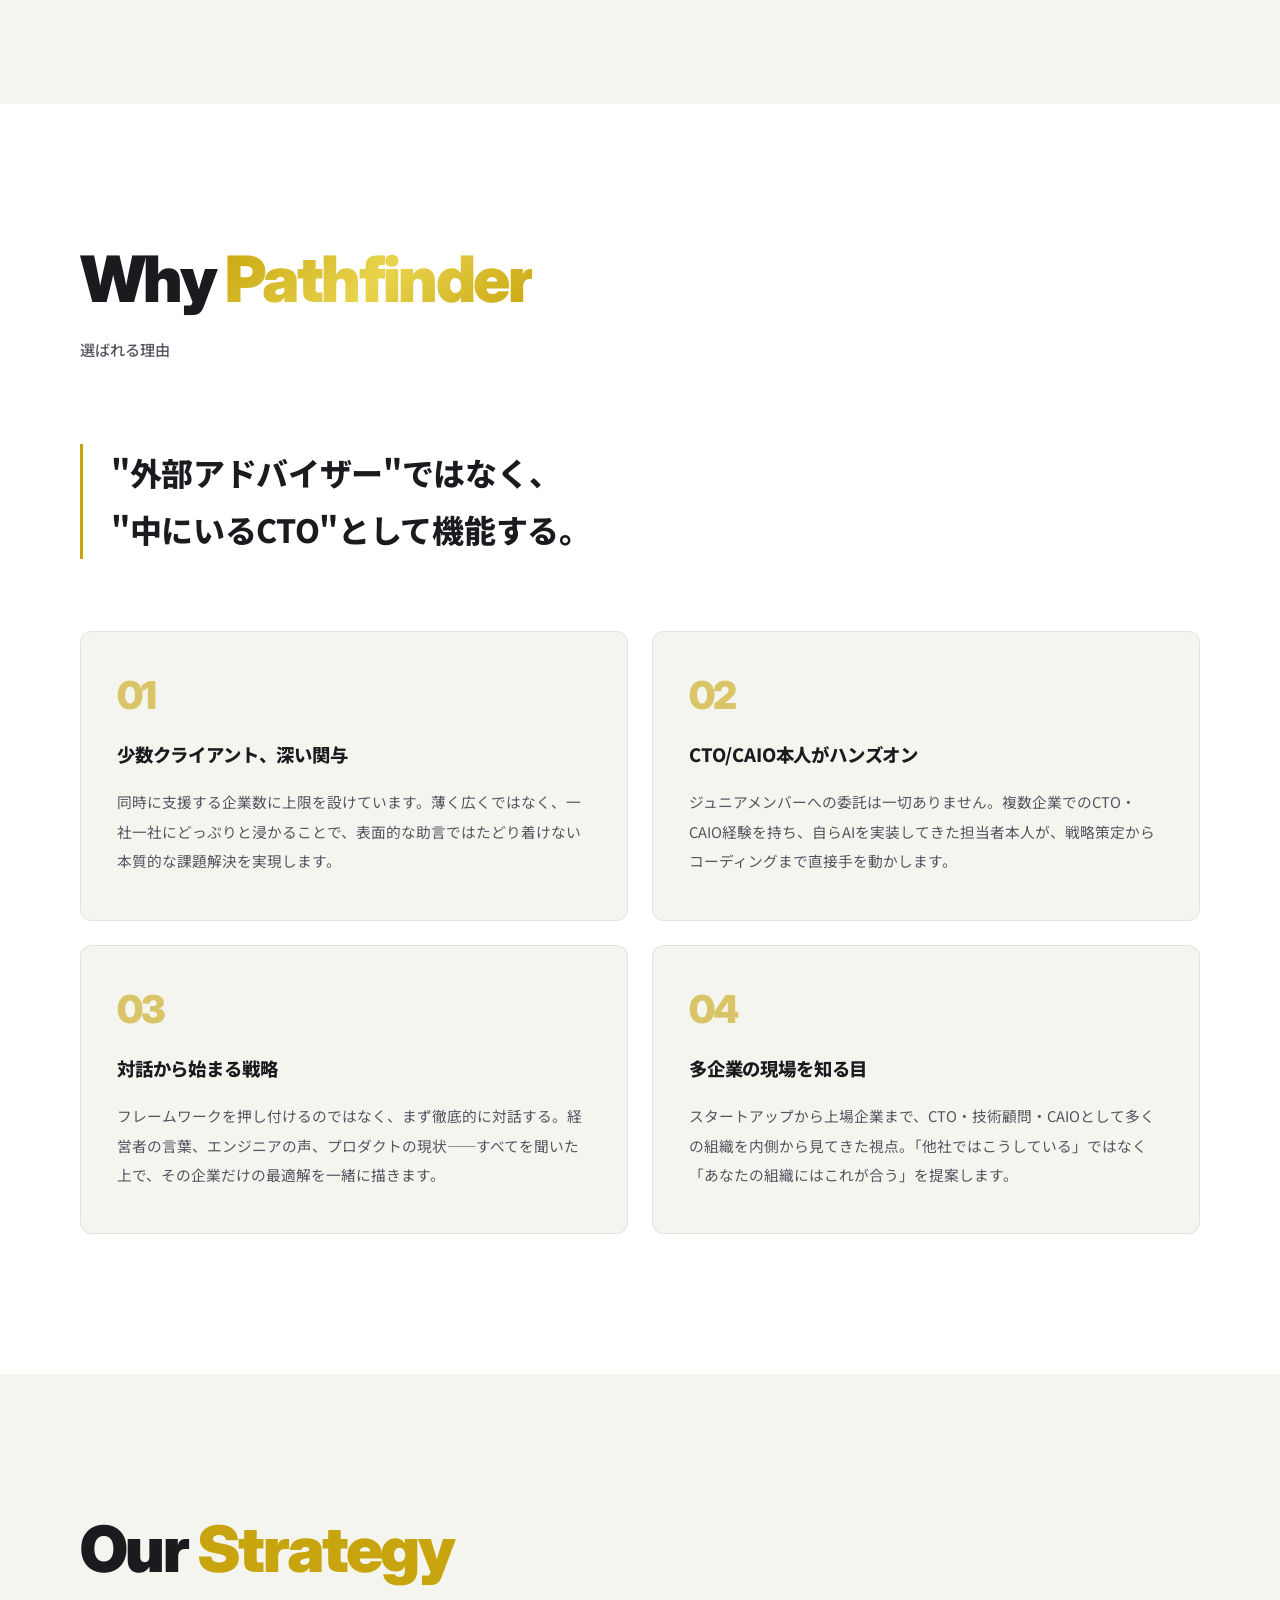
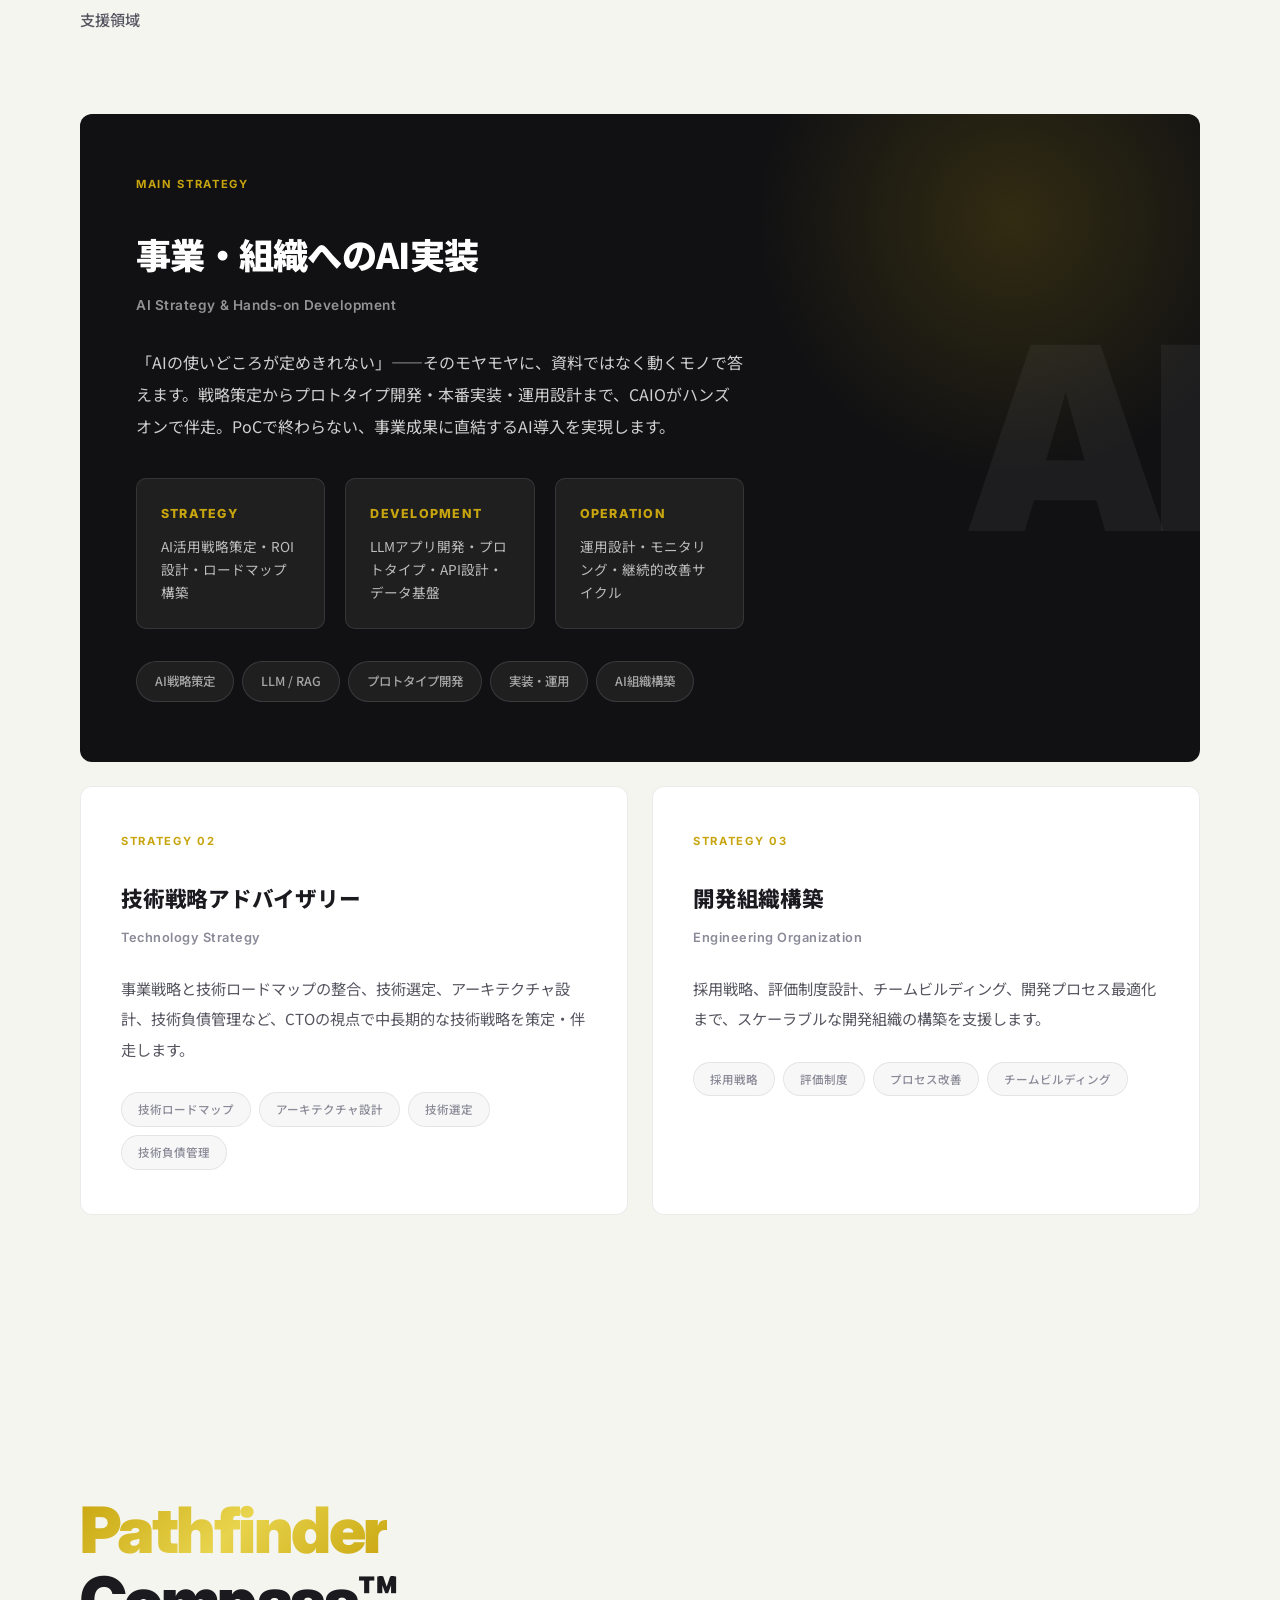
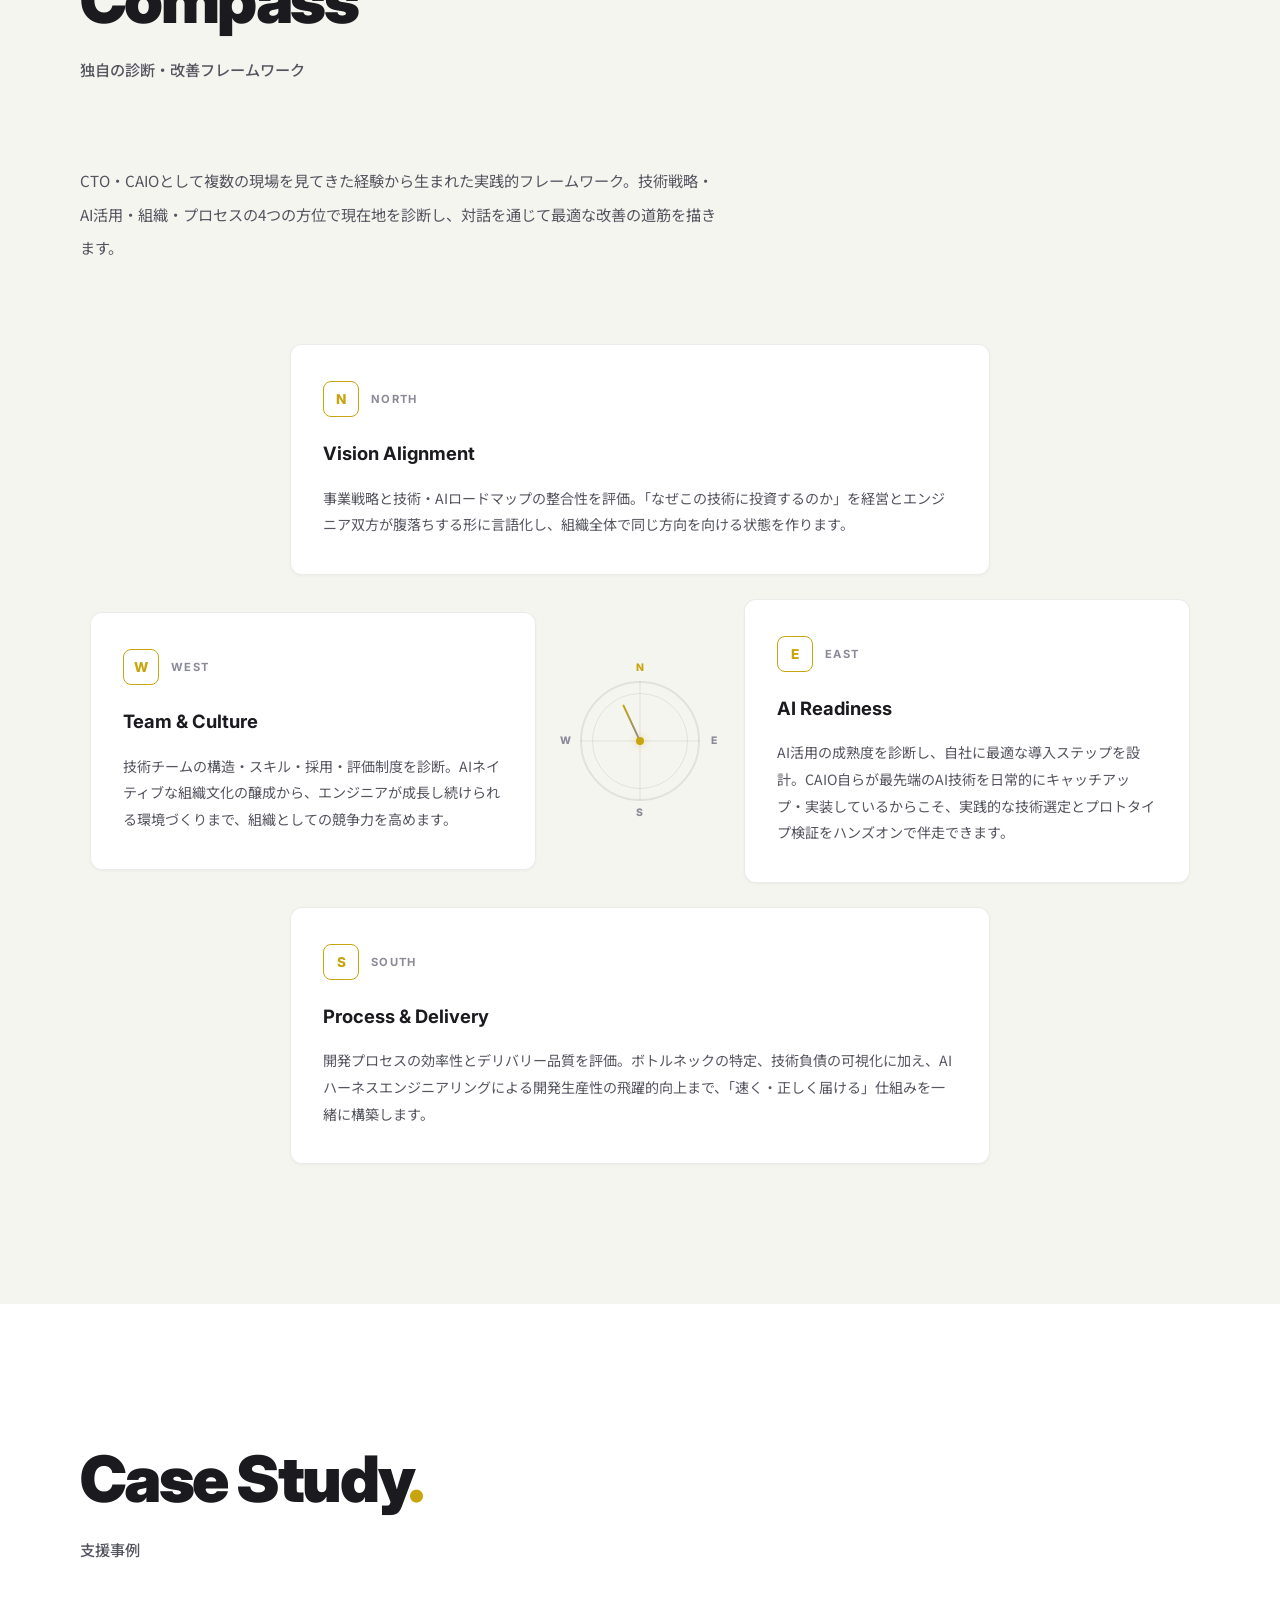
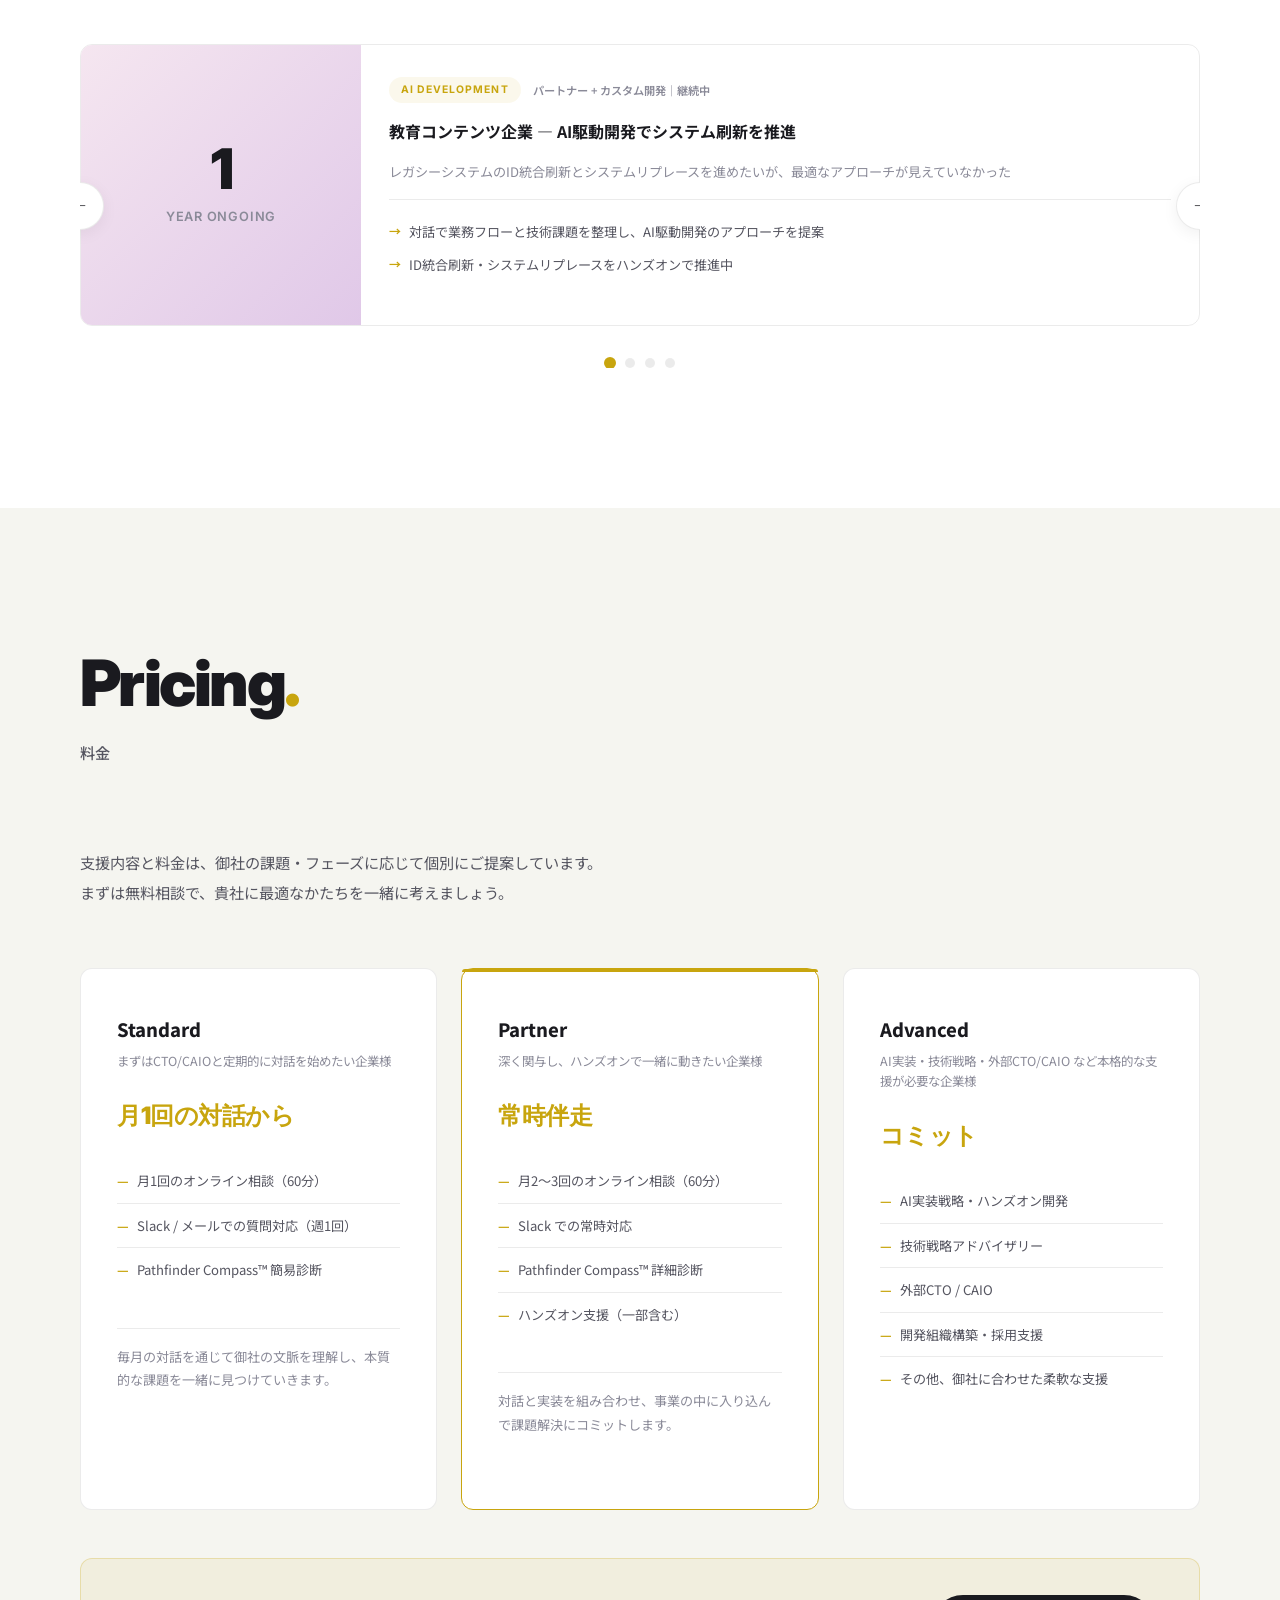
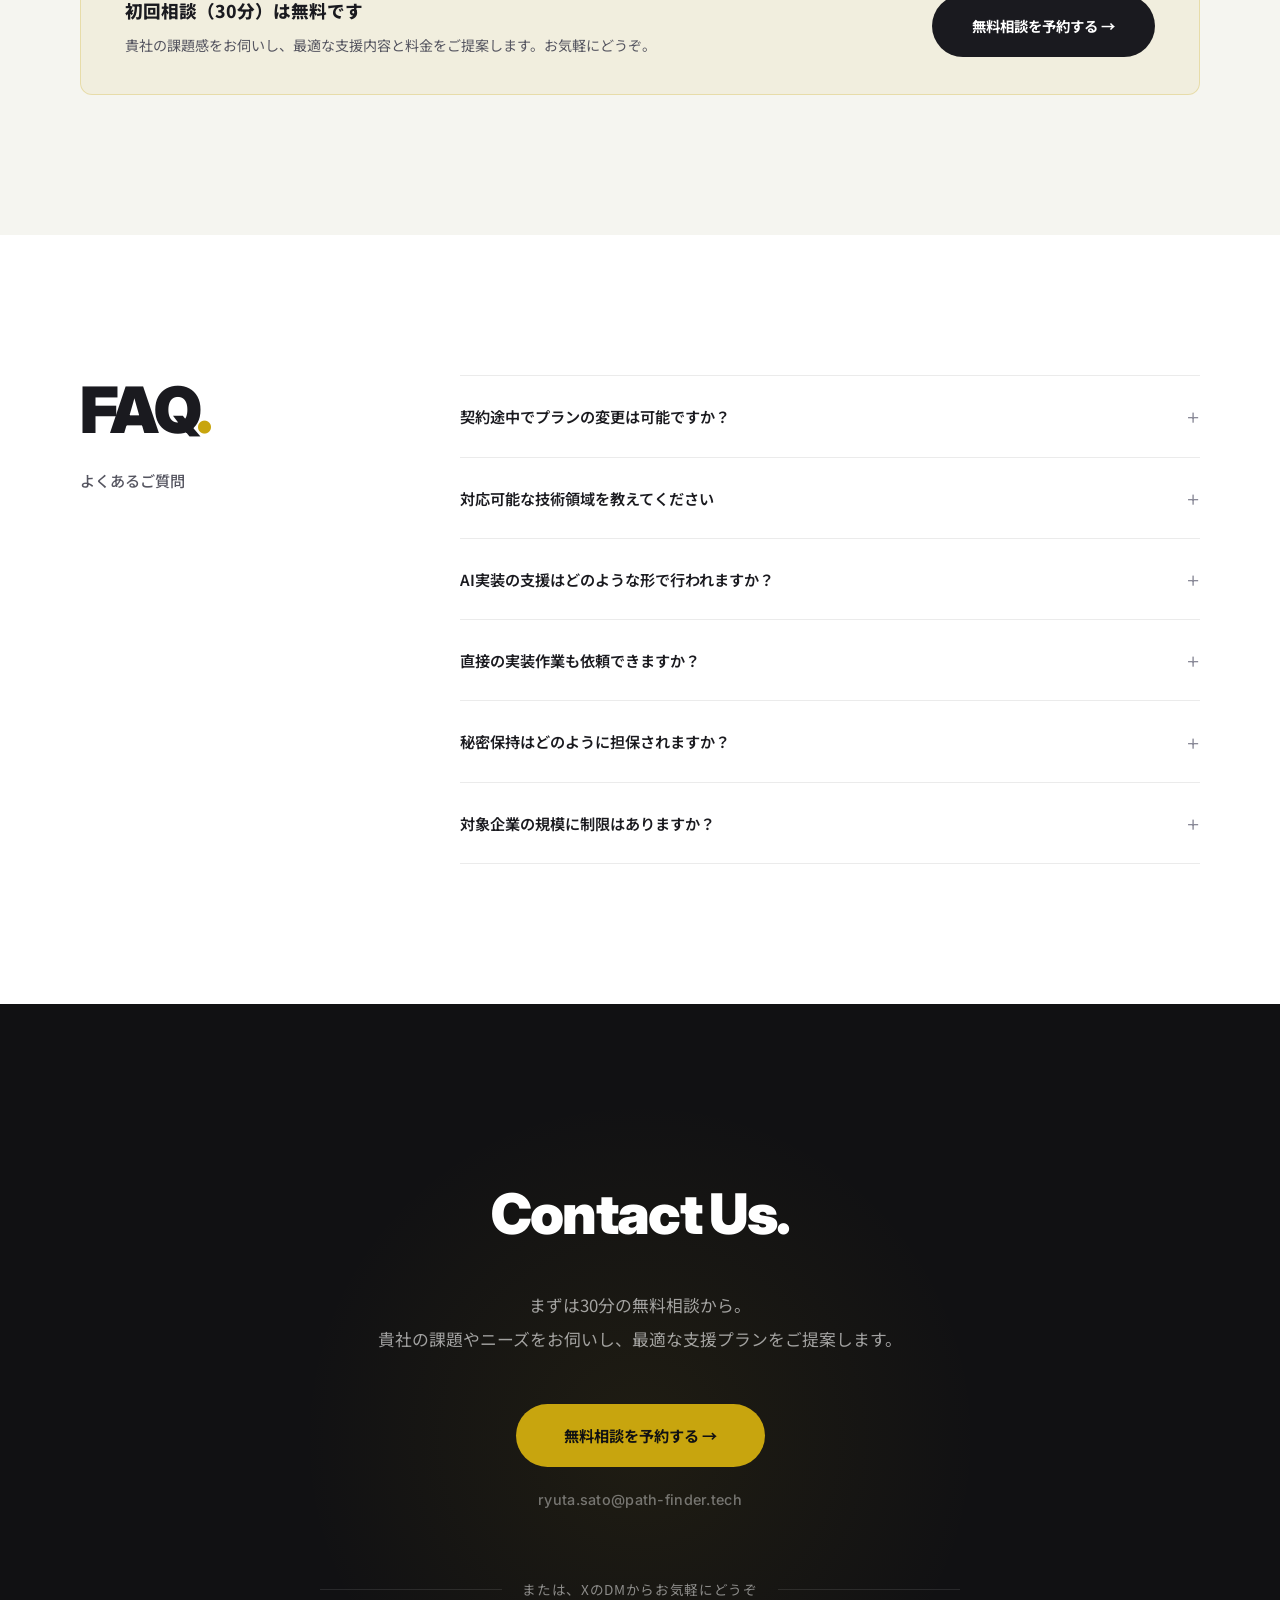
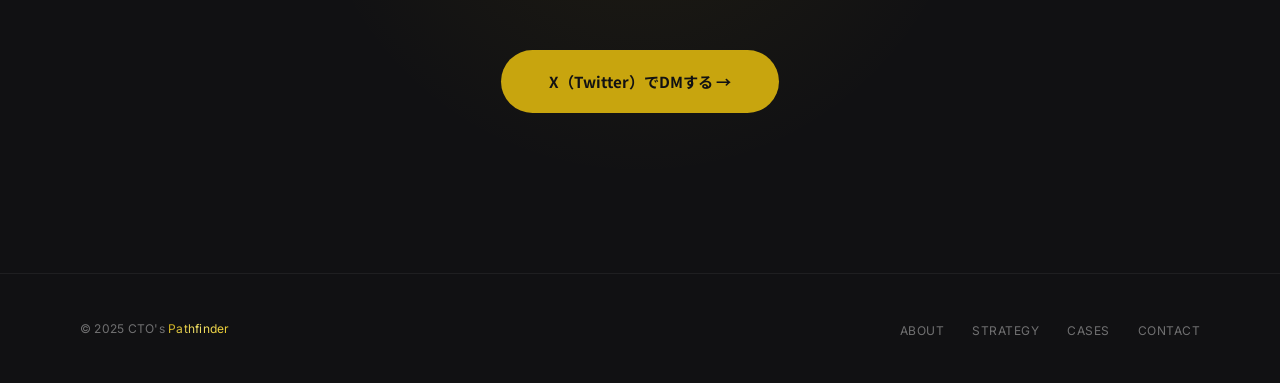
==== commit 8a387b50: "Pricing section: 具体的な金額を削除し個別相談ベースに変更 料金の明示をやめ、各プランに関与度キーワード（月1回の対話から / 常時伴走 / コミット）を表示。 FAQのプラン変更回答" ====
--- a/index.html
+++ b/index.html
@@ -512,19 +512,14 @@
         <span class="section-en">Pricing<span class="accent">.</span></span>
         <span class="section-jp">料金</span>
       </div>
-      <p class="pricing-note fade-in">すべての支援は月額サブスクリプション型。まずはStandardから始めて、<br />課題が見えてきた段階で最適な支援内容をご提案します。</p>
+      <p class="pricing-note fade-in">支援内容と料金は、御社の課題・フェーズに応じて個別にご提案しています。<br />まずは無料相談で、貴社に最適なかたちを一緒に考えましょう。</p>
 
       <div class="pricing-three-col">
 
         <div class="pricing-card fade-in fade-in-delay-1">
           <div class="pricing-plan-name">Standard</div>
           <div class="pricing-target">まずはCTO/CAIOと定期的に対話を始めたい企業様</div>
-          <div class="pricing-amount">
-            <span class="yen">¥</span>
-            <span class="number">20</span>
-            <span class="unit">万円〜 / 月</span>
-          </div>
-          <div class="pricing-tax">税別｜最低3ヶ月〜</div>
+          <div class="pricing-engagement">月1回の対話から</div>
           <ul class="pricing-features">
             <li>月1回のオンライン相談（60分）</li>
             <li>Slack / メールでの質問対応（週1回）</li>
@@ -536,12 +531,7 @@
         <div class="pricing-card featured fade-in fade-in-delay-2">
           <div class="pricing-plan-name">Partner</div>
           <div class="pricing-target">深く関与し、ハンズオンで一緒に動きたい企業様</div>
-          <div class="pricing-amount">
-            <span class="yen">¥</span>
-            <span class="number">50</span>
-            <span class="unit">万円〜 / 月</span>
-          </div>
-          <div class="pricing-tax">税別｜最低3ヶ月〜</div>
+          <div class="pricing-engagement">常時伴走</div>
           <ul class="pricing-features">
             <li>月2〜3回のオンライン相談（60分）</li>
             <li>Slack での常時対応</li>
@@ -551,11 +541,10 @@
           <p class="pricing-card-note">対話と実装を組み合わせ、事業の中に入り込んで課題解決にコミットします。</p>
         </div>
 
-        <div class="pricing-card pricing-custom fade-in fade-in-delay-3">
+        <div class="pricing-card fade-in fade-in-delay-3">
           <div class="pricing-plan-name">Advanced</div>
           <div class="pricing-target">AI実装・技術戦略・外部CTO/CAIO など本格的な支援が必要な企業様</div>
-          <div class="pricing-custom-label">個別見積もり</div>
-          <p class="pricing-custom-desc">御社の課題・フェーズ・スコープに応じて、最適な支援内容と価格をご提案します。</p>
+          <div class="pricing-engagement">コミット</div>
           <ul class="pricing-features">
             <li>AI実装戦略・ハンズオン開発</li>
             <li>技術戦略アドバイザリー</li>
@@ -571,7 +560,7 @@
         <div class="pricing-free-inner">
           <div class="pricing-free-text">
             <div class="pricing-free-title">初回相談（30分）は無料です</div>
-            <p>貴社の課題感をお伺いし、Pathfinderがどうお力になれるかをお話しします。お気軽にどうぞ。</p>
+            <p>貴社の課題感をお伺いし、最適な支援内容と料金をご提案します。お気軽にどうぞ。</p>
           </div>
           <a data-cal-link="ryuucham/30min" data-cal-config='{"theme":"light"}' class="btn-primary" style="cursor:pointer;">無料相談を予約する →</a>
         </div>
@@ -592,7 +581,7 @@
           <div class="faq-item">
             <button class="faq-question">契約途中でプランの変更は可能ですか？</button>
             <div class="faq-answer">
-              <div class="faq-answer-inner">はい、月単位でのプラン変更が可能です。上位プランへの変更は随時可能ですが、下位プランへの変更は契約期間満了時となります。</div>
+              <div class="faq-answer-inner">はい、月単位でのプラン変更が可能です。御社の状況に合わせて柔軟に支援内容を調整しますので、お気軽にご相談ください。</div>
             </div>
           </div>
 
--- a/css/style.css
+++ b/css/style.css
@@ -1498,6 +1498,16 @@
   margin-bottom: 24px;
 }
 
+.pricing-engagement {
+  font-family: var(--font-en);
+  font-size: 1.5rem;
+  font-weight: 900;
+  color: var(--color-accent);
+  letter-spacing: -0.02em;
+  margin-bottom: 28px;
+  line-height: 1.3;
+}
+
 .pricing-free {
   margin-top: 16px;
 }
